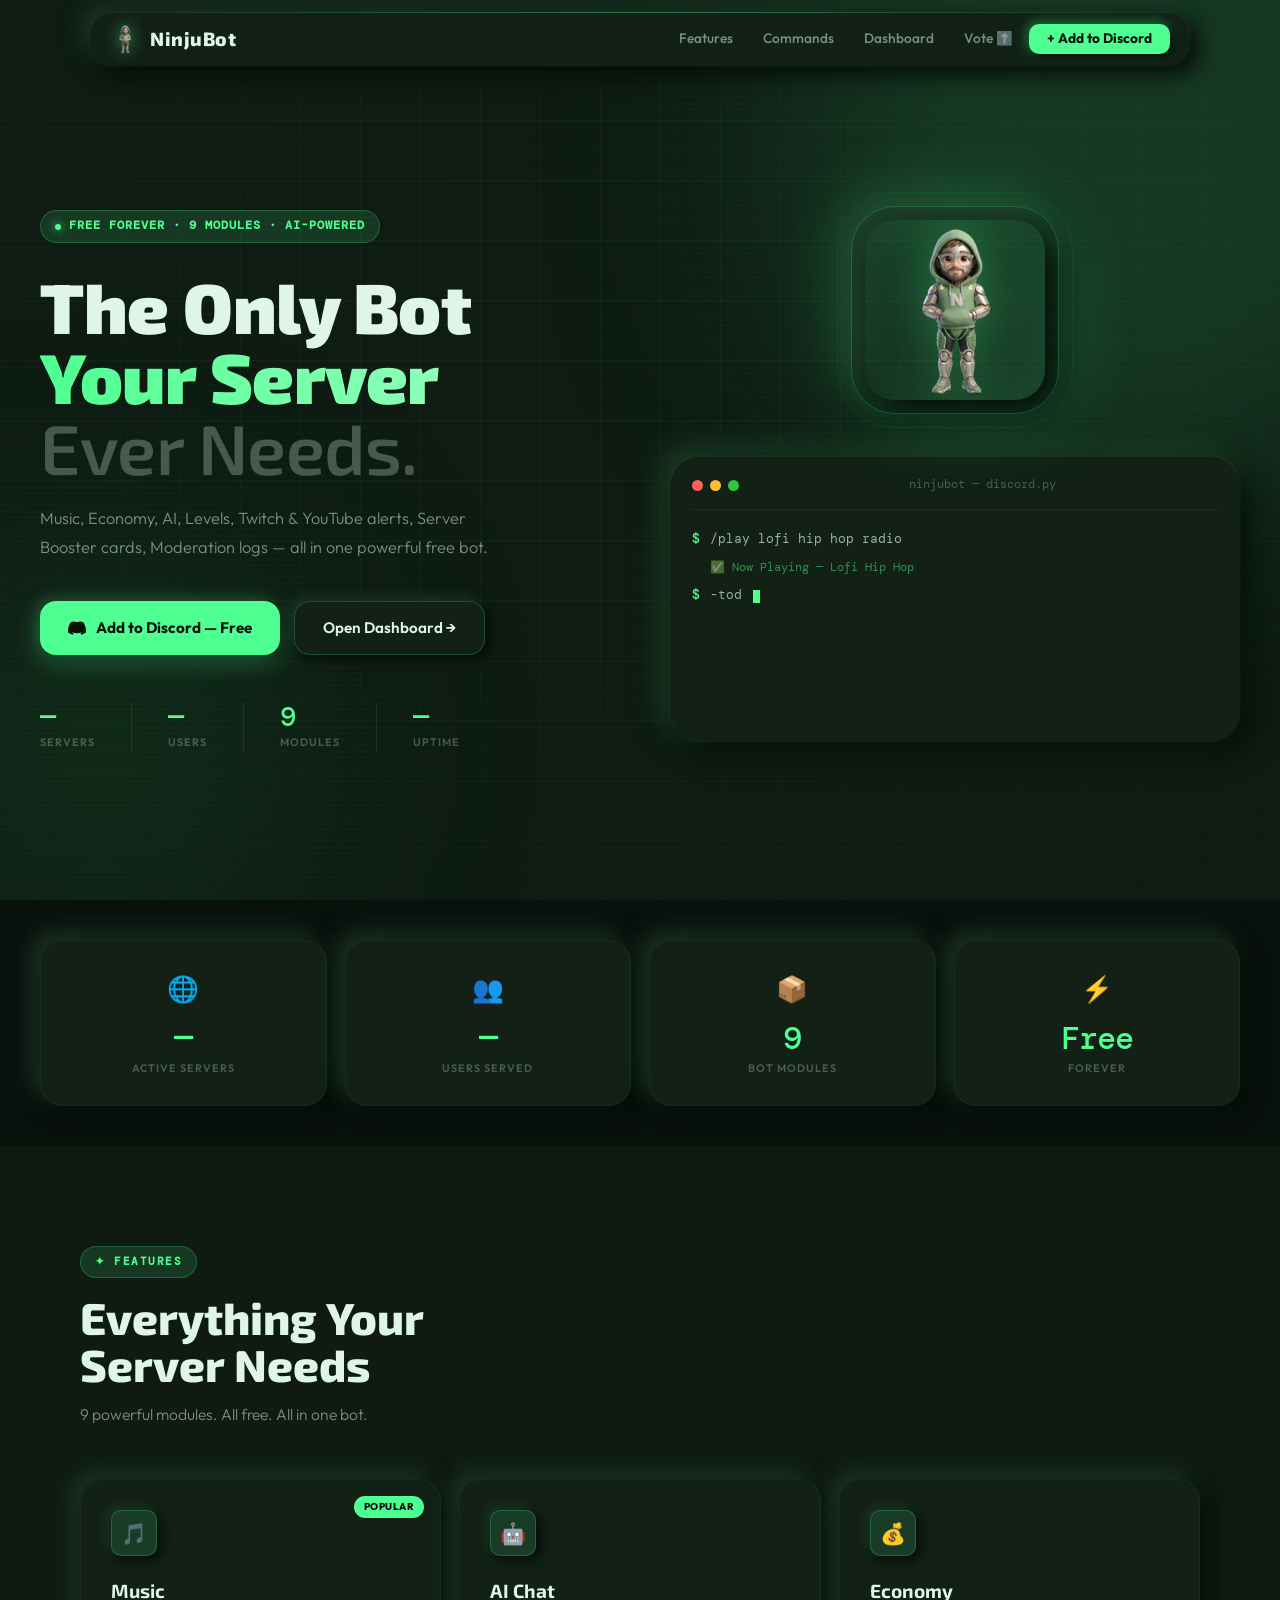
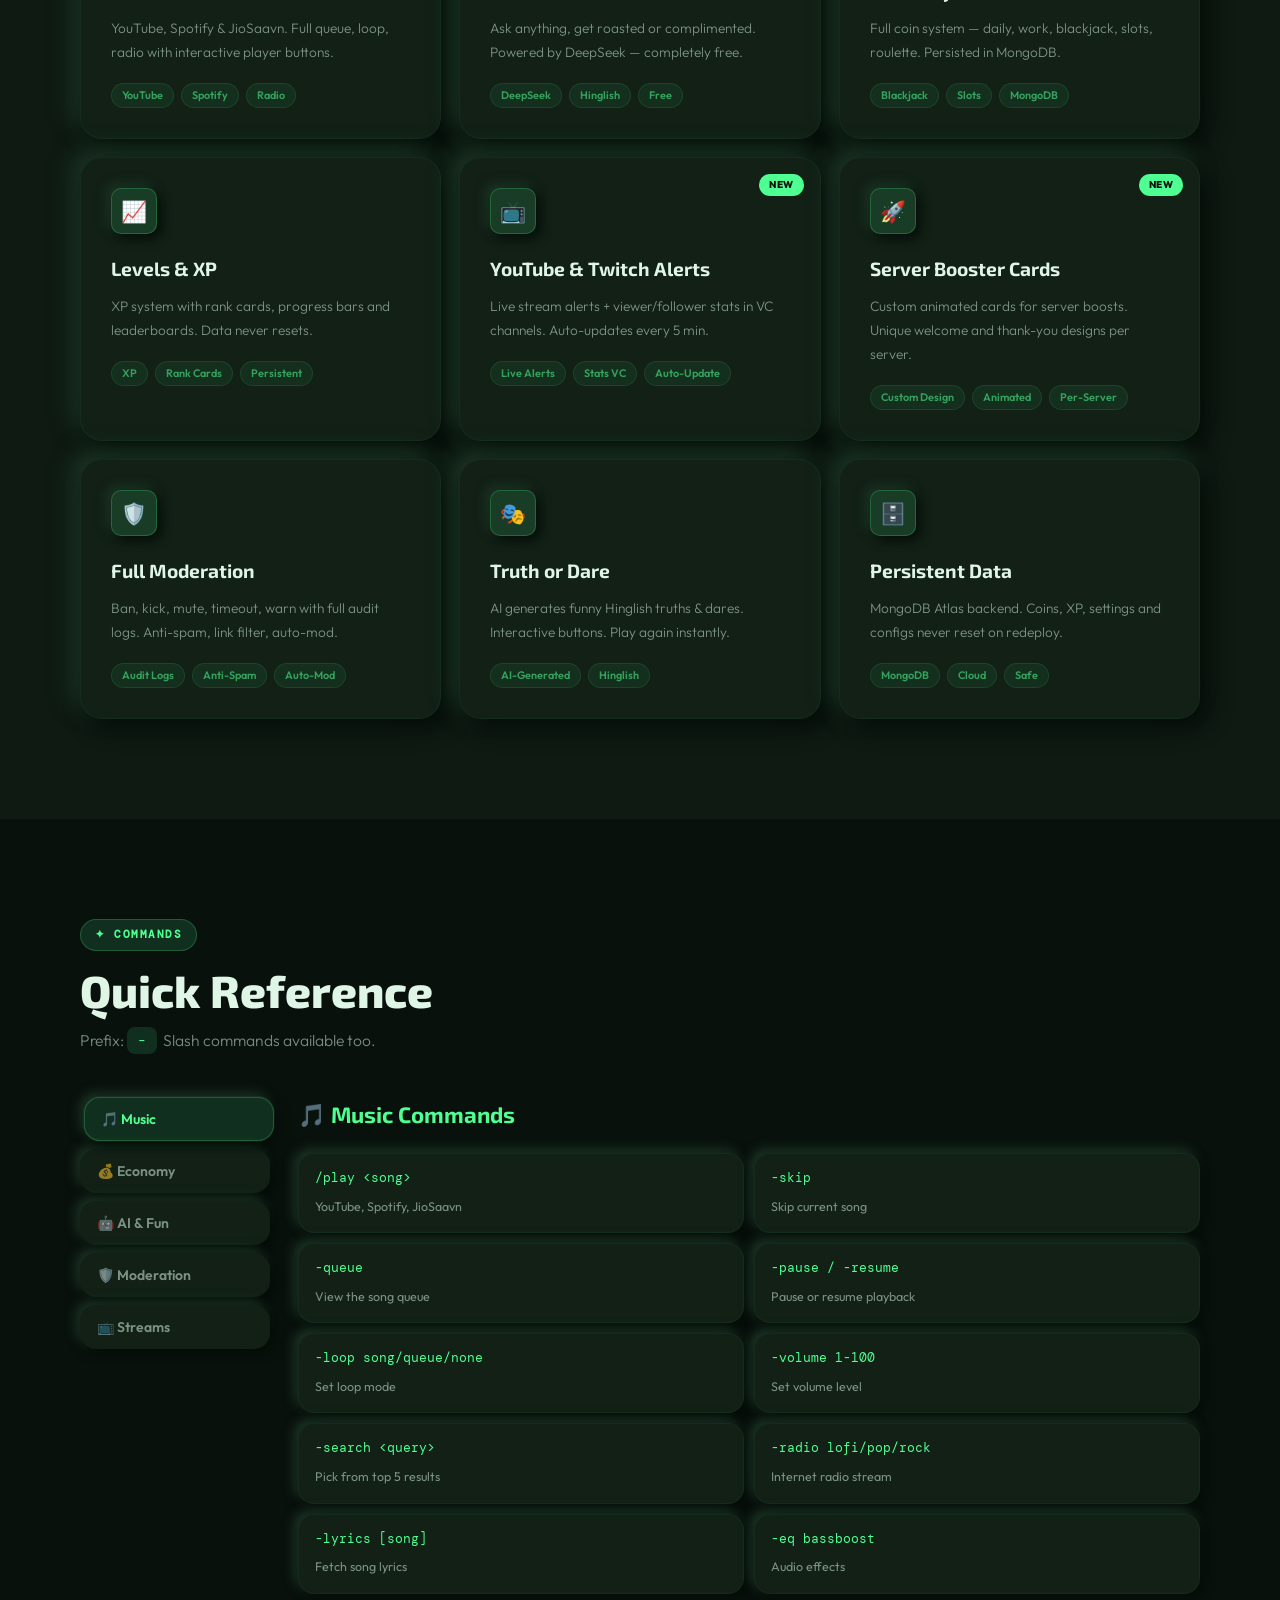
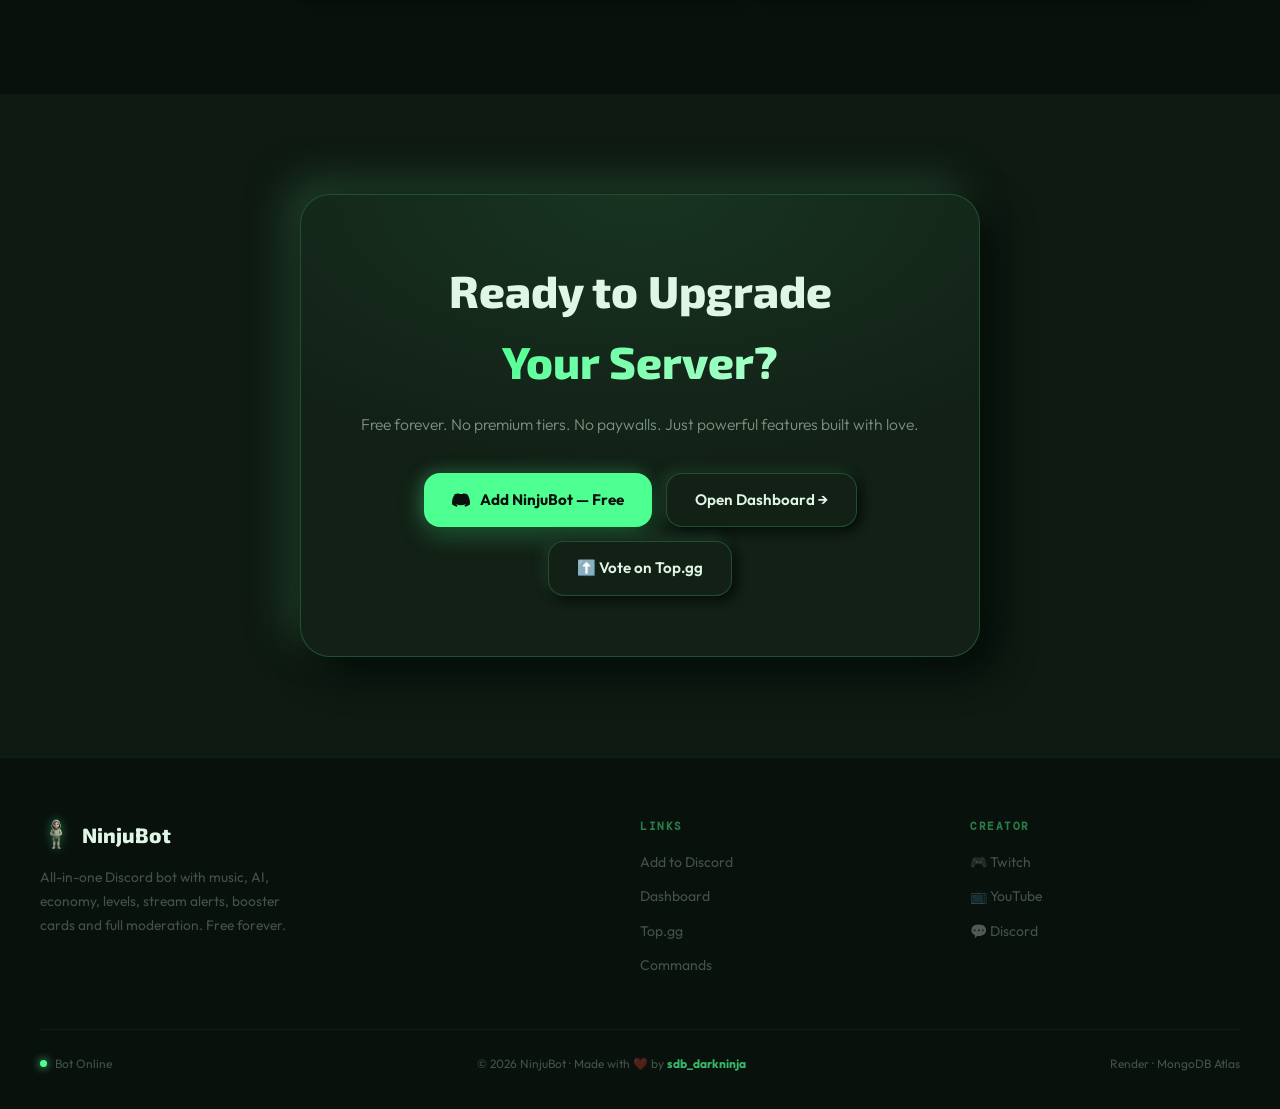
==== index.html @ e69127e0 "fixing nav bar" ====
<!DOCTYPE html>
<html lang="en">
<head>
<meta charset="UTF-8">
<link rel="icon" type="image/png" href="assets/Ninjubot-nobg.png">
<link rel="apple-touch-icon" href="assets/Ninjubot-nobg.png">
<meta name="viewport" content="width=device-width, initial-scale=1.0">
<title>NinjuBot — Your Ultimate Discord Companion</title>
<link rel="stylesheet" href="style.css">
</head>
<body>

<nav class="nav">
  <div class="nav-neu"></div>
  <div class="nav-in">
    <a href="#" class="nav-logo">
      <img src="assets/Ninjubot-nobg.png" alt="NinjuBot" style="width:30px;height:30px;object-fit:contain;filter:drop-shadow(0 0 8px rgba(78,255,145,0.6))">NinjuBot
    </a>
    <div class="nav-links">
      <a href="#features" class="nl">Features</a>
      <a href="#commands" class="nl">Commands</a>
      <a href="dashboard.html" class="nl">Dashboard</a>
      <a href="https://top.gg/bot/1483732014380224552/vote" target="_blank" class="nl">Vote ⬆️</a>
      <a href="https://discord.com/oauth2/authorize?client_id=1483732014380224552&permissions=8&scope=bot%20applications.commands" target="_blank" class="nav-cta" id="nav-cta-btn">
        <canvas class="btn-particles" id="cta-particles"></canvas>
        <span>+ Add to Discord</span>
      </a>
    </div>
    <button class="ham" onclick="toggleMenu()" aria-label="Menu">☰</button>
  </div>
</nav>

<section class="hero">
  <div class="hglow hg1"></div>
  <div class="hglow hg2"></div>
  <div class="hero-inner">
    <div class="hero-l">
      <div class="h-pill"><span class="led"></span>Free Forever · 9 Modules · AI-Powered</div>
      <h1 class="h-title">
        <span class="hl1">The Only Bot</span>
        <span class="hl2">Your Server</span>
        <span class="hl3">Ever Needs.</span>
      </h1>
      <p class="h-desc">Music, Economy, AI, Levels, Twitch & YouTube alerts, Server Booster cards, Moderation logs — all in one powerful free bot.</p>
      <div class="h-btns">
        <a href="https://discord.com/oauth2/authorize?client_id=1483732014380224552&permissions=8&scope=bot%20applications.commands" target="_blank" class="btn-p">
          <svg width="18" height="18" viewBox="0 0 24 24" fill="currentColor"><path d="M20.317 4.37a19.791 19.791 0 0 0-4.885-1.515.074.074 0 0 0-.079.037c-.21.375-.444.864-.608 1.25a18.27 18.27 0 0 0-5.487 0 12.64 12.64 0 0 0-.617-1.25.077.077 0 0 0-.079-.037A19.736 19.736 0 0 0 3.677 4.37a.07.07 0 0 0-.032.027C.533 9.046-.32 13.58.099 18.057.101 18.08.114 18.102.132 18.116a19.9 19.9 0 0 0 5.993 3.03.078.078 0 0 0 .084-.028 14.09 14.09 0 0 0 1.226-1.994.076.076 0 0 0-.041-.106 13.107 13.107 0 0 1-1.872-.892.077.077 0 0 1-.008-.127c.126-.094.252-.192.372-.292a.074.074 0 0 1 .077-.01c3.928 1.793 8.18 1.793 12.062 0a.074.074 0 0 1 .078.01c.12.098.246.198.373.292a.077.077 0 0 1-.006.127c-.598.349-1.22.645-1.873.892a.077.077 0 0 0-.041.107c.36.698.772 1.362 1.225 1.993a.076.076 0 0 0 .084.028 19.834 19.834 0 0 0 6.002-3.03.077.077 0 0 0 .032-.054c.5-5.177-.838-9.674-3.549-13.66a.06.06 0 0 0-.031-.03z"/></svg>
          Add to Discord — Free
        </a>
        <a href="dashboard.html" class="btn-o">Open Dashboard →</a>
      </div>
      <div class="h-metrics">
        <div class="metric"><div class="metric-v" id="hm-g">—</div><div class="metric-l">Servers</div></div>
        <div class="metric-sep"></div>
        <div class="metric"><div class="metric-v" id="hm-u">—</div><div class="metric-l">Users</div></div>
        <div class="metric-sep"></div>
        <div class="metric"><div class="metric-v">9</div><div class="metric-l">Modules</div></div>
        <div class="metric-sep"></div>
        <div class="metric"><div class="metric-v" id="hm-up">—</div><div class="metric-l">Uptime</div></div>
      </div>
    </div>
    <div class="hero-r">
      <div class="bot-wrap">
        <div class="bot-avatar-wrap">
          <img src="assets/Ninjubot-nobg.png" alt="NinjuBot" class="bot-avatar" style="filter:drop-shadow(0 0 28px rgba(78,255,145,0.4))">
          <div class="ring1"></div><div class="ring2"></div>
        </div>
        <div class="terminal" id="terminal-block">
          <div class="term-bar">
            <div class="tdot"></div><div class="tdot"></div><div class="tdot"></div>
            <span class="ttitle">ninjubot — discord.py</span>
          </div>
          <div class="tlines" id="tlines"></div>
        </div>
      </div>
    </div>
  </div>
</section>

<div class="stats-bar">
  <div class="stats-row">
    <div class="sc"><div class="sc-icon">🌐</div><div class="sc-val" id="st-g">—</div><div class="sc-lbl">Active Servers</div></div>
    <div class="sc"><div class="sc-icon">👥</div><div class="sc-val" id="st-u">—</div><div class="sc-lbl">Users Served</div></div>
    <div class="sc"><div class="sc-icon">📦</div><div class="sc-val">9</div><div class="sc-lbl">Bot Modules</div></div>
    <div class="sc"><div class="sc-icon">⚡</div><div class="sc-val">Free</div><div class="sc-lbl">Forever</div></div>
  </div>
</div>

<section class="features" id="features">
  <div class="wrap">
    <div class="reveal">
      <div class="s-label">✦ Features</div>
      <h2 class="s-title">Everything Your<br>Server Needs</h2>
      <p class="s-sub">9 powerful modules. All free. All in one bot.</p>
    </div>
    <div class="feat-grid reveal">
      <div class="fc"><div class="fc-badge">Popular</div><div class="fc-icon">🎵</div><h3 class="fc-title">Music</h3><p class="fc-desc">YouTube, Spotify & JioSaavn. Full queue, loop, radio with interactive player buttons.</p><div class="fc-tags"><span class="fc-tag">YouTube</span><span class="fc-tag">Spotify</span><span class="fc-tag">Radio</span></div></div>
      <div class="fc"><div class="fc-icon">🤖</div><h3 class="fc-title">AI Chat</h3><p class="fc-desc">Ask anything, get roasted or complimented. Powered by DeepSeek — completely free.</p><div class="fc-tags"><span class="fc-tag">DeepSeek</span><span class="fc-tag">Hinglish</span><span class="fc-tag">Free</span></div></div>
      <div class="fc"><div class="fc-icon">💰</div><h3 class="fc-title">Economy</h3><p class="fc-desc">Full coin system — daily, work, blackjack, slots, roulette. Persisted in MongoDB.</p><div class="fc-tags"><span class="fc-tag">Blackjack</span><span class="fc-tag">Slots</span><span class="fc-tag">MongoDB</span></div></div>
      <div class="fc"><div class="fc-icon">📈</div><h3 class="fc-title">Levels & XP</h3><p class="fc-desc">XP system with rank cards, progress bars and leaderboards. Data never resets.</p><div class="fc-tags"><span class="fc-tag">XP</span><span class="fc-tag">Rank Cards</span><span class="fc-tag">Persistent</span></div></div>
      <div class="fc"><div class="fc-badge">New</div><div class="fc-icon">📺</div><h3 class="fc-title">YouTube & Twitch Alerts</h3><p class="fc-desc">Live stream alerts + viewer/follower stats in VC channels. Auto-updates every 5 min.</p><div class="fc-tags"><span class="fc-tag">Live Alerts</span><span class="fc-tag">Stats VC</span><span class="fc-tag">Auto-Update</span></div></div>
      <div class="fc"><div class="fc-badge">New</div><div class="fc-icon">🚀</div><h3 class="fc-title">Server Booster Cards</h3><p class="fc-desc">Custom animated cards for server boosts. Unique welcome and thank-you designs per server.</p><div class="fc-tags"><span class="fc-tag">Custom Design</span><span class="fc-tag">Animated</span><span class="fc-tag">Per-Server</span></div></div>
      <div class="fc"><div class="fc-icon">🛡️</div><h3 class="fc-title">Full Moderation</h3><p class="fc-desc">Ban, kick, mute, timeout, warn with full audit logs. Anti-spam, link filter, auto-mod.</p><div class="fc-tags"><span class="fc-tag">Audit Logs</span><span class="fc-tag">Anti-Spam</span><span class="fc-tag">Auto-Mod</span></div></div>
      <div class="fc"><div class="fc-icon">🎭</div><h3 class="fc-title">Truth or Dare</h3><p class="fc-desc">AI generates funny Hinglish truths & dares. Interactive buttons. Play again instantly.</p><div class="fc-tags"><span class="fc-tag">AI-Generated</span><span class="fc-tag">Hinglish</span></div></div>
      <div class="fc"><div class="fc-icon">🗄️</div><h3 class="fc-title">Persistent Data</h3><p class="fc-desc">MongoDB Atlas backend. Coins, XP, settings and configs never reset on redeploy.</p><div class="fc-tags"><span class="fc-tag">MongoDB</span><span class="fc-tag">Cloud</span><span class="fc-tag">Safe</span></div></div>
    </div>
  </div>
</section>

<section class="commands" id="commands">
  <div class="wrap">
    <div class="reveal">
      <div class="s-label">✦ Commands</div>
      <h2 class="s-title">Quick Reference</h2>
      <p class="s-sub">Prefix: <code style="background:var(--green-lo);color:var(--green);padding:3px 10px;border-radius:8px;font-family:var(--font-m)">-</code> &nbsp;Slash commands available too.</p>
    </div>
    <div class="cmd-layout">
      <div class="cmd-tabs">
        <button class="ctab active" onclick="showTab('music',this)">🎵 Music</button>
        <button class="ctab" onclick="showTab('eco',this)">💰 Economy</button>
        <button class="ctab" onclick="showTab('ai',this)">🤖 AI & Fun</button>
        <button class="ctab" onclick="showTab('mod',this)">🛡️ Moderation</button>
        <button class="ctab" onclick="showTab('stream',this)">📺 Streams</button>
      </div>
      <div>
        <div id="p-music" class="cpanel active">
          <div class="cpanel-h">🎵 Music Commands</div>
          <div class="cmd-grid">
            <div class="ce"><code>/play &lt;song&gt;</code><span>YouTube, Spotify, JioSaavn</span></div>
            <div class="ce"><code>-skip</code><span>Skip current song</span></div>
            <div class="ce"><code>-queue</code><span>View the song queue</span></div>
            <div class="ce"><code>-pause / -resume</code><span>Pause or resume playback</span></div>
            <div class="ce"><code>-loop song/queue/none</code><span>Set loop mode</span></div>
            <div class="ce"><code>-volume 1-100</code><span>Set volume level</span></div>
            <div class="ce"><code>-search &lt;query&gt;</code><span>Pick from top 5 results</span></div>
            <div class="ce"><code>-radio lofi/pop/rock</code><span>Internet radio stream</span></div>
            <div class="ce"><code>-lyrics [song]</code><span>Fetch song lyrics</span></div>
            <div class="ce"><code>-eq bassboost</code><span>Audio effects</span></div>
          </div>
        </div>
        <div id="p-eco" class="cpanel">
          <div class="cpanel-h">💰 Economy Commands</div>
          <div class="cmd-grid">
            <div class="ce"><code>-balance</code><span>Check your wallet</span></div>
            <div class="ce"><code>-daily</code><span>Claim ₹100-300 daily</span></div>
            <div class="ce"><code>-work</code><span>Earn coins (1h cooldown)</span></div>
            <div class="ce"><code>-gamble &lt;amount&gt;</code><span>50% chance to double</span></div>
            <div class="ce"><code>-blackjack &lt;amount&gt;</code><span>Play Blackjack</span></div>
            <div class="ce"><code>-slots &lt;amount&gt;</code><span>Slot machine</span></div>
            <div class="ce"><code>-roulette &lt;amount&gt;</code><span>Roulette wheel</span></div>
            <div class="ce"><code>-give @user &lt;amount&gt;</code><span>Transfer coins</span></div>
            <div class="ce"><code>-leaderboard</code><span>Top 10 richest users</span></div>
          </div>
        </div>
        <div id="p-ai" class="cpanel">
          <div class="cpanel-h">🤖 AI & Fun Commands</div>
          <div class="cmd-grid">
            <div class="ce"><code>-ask &lt;question&gt;</code><span>Ask AI anything</span></div>
            <div class="ce"><code>-roast @user</code><span>AI-generated roast</span></div>
            <div class="ce"><code>-compliment @user</code><span>AI compliment</span></div>
            <div class="ce"><code>-tod @user</code><span>Hinglish Truth or Dare</span></div>
            <div class="ce"><code>-wordle</code><span>Play Wordle</span></div>
            <div class="ce"><code>-tictactoe @user</code><span>Tic Tac Toe</span></div>
            <div class="ce"><code>-meme</code><span>Random Reddit meme</span></div>
            <div class="ce"><code>-8ball &lt;question&gt;</code><span>Magic 8 ball</span></div>
          </div>
        </div>
        <div id="p-mod" class="cpanel">
          <div class="cpanel-h">🛡️ Moderation Commands</div>
          <div class="cmd-grid">
            <div class="ce"><code>-ban @user [reason]</code><span>Ban a member</span></div>
            <div class="ce"><code>-kick @user [reason]</code><span>Kick a member</span></div>
            <div class="ce"><code>-mute @user [time]</code><span>Mute / timeout a member</span></div>
            <div class="ce"><code>-warn @user [reason]</code><span>Warn a member</span></div>
            <div class="ce"><code>-purge &lt;amount&gt;</code><span>Bulk delete messages</span></div>
            <div class="ce"><code>-audit</code><span>View full mod audit log</span></div>
            <div class="ce"><code>-warns @user</code><span>View user warnings</span></div>
            <div class="ce"><code>-unban @user</code><span>Unban a member</span></div>
          </div>
        </div>
        <div id="p-stream" class="cpanel">
          <div class="cpanel-h">📺 Stream Commands</div>
          <div class="cmd-grid">
            <div class="ce"><code>-twitchsetup [id]</code><span>Create Twitch stat VC channels</span></div>
            <div class="ce"><code>-youtubesetup [id]</code><span>Create YouTube stat VC channels</span></div>
            <div class="ce"><code>-twitchalert #channel</code><span>Set Twitch live alert channel</span></div>
            <div class="ce"><code>-youtubealert #channel</code><span>Set YouTube video alert channel</span></div>
            <div class="ce"><code>-twitchstats</code><span>Show current Twitch stats</span></div>
            <div class="ce"><code>-twitchreset</code><span>Delete saved Twitch channel IDs</span></div>
          </div>
        </div>
      </div>
    </div>
  </div>
</section>

<section class="cta reveal">
  <div class="wrap">
    <div class="cta-box">
      <h2 class="cta-title">Ready to Upgrade<br><span class="grad">Your Server?</span></h2>
      <p class="cta-sub">Free forever. No premium tiers. No paywalls. Just powerful features built with love.</p>
      <div class="cta-btns">
        <a href="https://discord.com/oauth2/authorize?client_id=1483732014380224552&permissions=8&scope=bot%20applications.commands" target="_blank" class="btn-p">
          <svg width="18" height="18" viewBox="0 0 24 24" fill="currentColor"><path d="M20.317 4.37a19.791 19.791 0 0 0-4.885-1.515.074.074 0 0 0-.079.037c-.21.375-.444.864-.608 1.25a18.27 18.27 0 0 0-5.487 0 12.64 12.64 0 0 0-.617-1.25.077.077 0 0 0-.079-.037A19.736 19.736 0 0 0 3.677 4.37a.07.07 0 0 0-.032.027C.533 9.046-.32 13.58.099 18.057.101 18.08.114 18.102.132 18.116a19.9 19.9 0 0 0 5.993 3.03.078.078 0 0 0 .084-.028 14.09 14.09 0 0 0 1.226-1.994.076.076 0 0 0-.041-.106 13.107 13.107 0 0 1-1.872-.892.077.077 0 0 1-.008-.127c.126-.094.252-.192.372-.292a.074.074 0 0 1 .077-.01c3.928 1.793 8.18 1.793 12.062 0a.074.074 0 0 1 .078.01c.12.098.246.198.373.292a.077.077 0 0 1-.006.127c-.598.349-1.22.645-1.873.892a.077.077 0 0 0-.041.107c.36.698.772 1.362 1.225 1.993a.076.076 0 0 0 .084.028 19.834 19.834 0 0 0 6.002-3.03.077.077 0 0 0 .032-.054c.5-5.177-.838-9.674-3.549-13.66a.06.06 0 0 0-.031-.03z"/></svg>
          Add NinjuBot — Free
        </a>
        <a href="dashboard.html" class="btn-o">Open Dashboard →</a>
        <a href="https://top.gg/bot/1483732014380224552/vote" target="_blank" class="btn-o">⬆️ Vote on Top.gg</a>
      </div>
    </div>
  </div>
</section>

<footer class="footer">
  <div class="footer-inner">
    <div class="footer-grid">
      <div>
        <div class="foot-logo"><img src="assets/Ninjubot-nobg.png" alt="NinjuBot" style="width:32px;height:32px;object-fit:contain;filter:drop-shadow(0 0 5px rgba(78,255,145,0.4))">NinjuBot</div>
        <p class="foot-desc">All-in-one Discord bot with music, AI, economy, levels, stream alerts, booster cards and full moderation. Free forever.</p>
      </div>
      <div>
        <div class="foot-h">Links</div>
        <a href="https://discord.com/oauth2/authorize?client_id=1483732014380224552&permissions=8&scope=bot%20applications.commands" target="_blank" class="foot-a">Add to Discord</a>
        <a href="dashboard.html" class="foot-a">Dashboard</a>
        <a href="https://top.gg/bot/1483732014380224552/vote" target="_blank" class="foot-a">Top.gg</a>
        <a href="#commands" class="foot-a">Commands</a>
      </div>
      <div>
        <div class="foot-h">Creator</div>
        <a href="https://twitch.tv/sdb_darkninja" target="_blank" class="foot-a">🎮 Twitch</a>
        <a href="https://youtube.com/@sdb_darkninja" target="_blank" class="foot-a">📺 YouTube</a>
        <a href="#" class="foot-a">💬 Discord</a>
      </div>
    </div>
    <div class="foot-bottom">
      <div class="foot-status"><div class="status-dot"></div><span>Bot Online</span></div>
      <span>© 2026 NinjuBot · Made with ❤️ by <strong style="color:rgba(78,255,145,0.7)">sdb_darkninja</strong></span>
      <span>Render · MongoDB Atlas</span>
    </div>
  </div>
</footer>

<script>
// ── Terminal Typewriter ────────────────────────────────────
(function() {
  const LINES = [
    { type: 'cmd',    text: '/play lofi hip hop radio' },
    { type: 'output', text: '✅ Now Playing — Lofi Hip Hop' },
    { type: 'cmd',    text: '-tod @friend' },
    { type: 'output', text: '🎭 AI generating Hinglish dare…' },
    { type: 'cmd',    text: '-daily' },
    { type: 'output', text: '💰 +₹247 coins claimed!' },
    { type: 'cmd',    text: '-ask What is life?' },
  ];
  const CHAR_SPEED = 42;
  const LINE_PAUSE = 340;
  const LOOP_PAUSE = 1800;

  const container = document.getElementById('tlines');
  if (!container) return;

  // Pre-render all rows invisible so the container height is fixed immediately
  let rows = [];
  LINES.forEach((line, i) => {
    const div = document.createElement('div');
    if (line.type === 'cmd') {
      div.className = 'tl';
      const prompt = document.createElement('span');
      prompt.className = 'tp';
      prompt.textContent = '$';
      const content = document.createElement('span');
      content.className = 'tc';
      div.appendChild(prompt);
      div.appendChild(content);
    } else {
      div.className = 'tl to';
    }
    div.style.opacity = '0';
    container.appendChild(div);
    rows.push(div);
  });

  function sleep(ms) { return new Promise(r => setTimeout(r, ms)); }

  async function typewriter() {
    while (true) {
      // Reset all rows
      rows.forEach((row, i) => {
        row.style.opacity = '0';
        row.style.transition = '';
        if (LINES[i].type === 'cmd') {
          const tc = row.querySelector('.tc');
          // clear text but keep cursor if present
          while (tc.firstChild) tc.removeChild(tc.firstChild);
          const cur = row.querySelector('.cursor');
          if (cur) cur.remove();
        } else {
          row.textContent = '';
        }
      });

      for (let i = 0; i < LINES.length; i++) {
        const line = LINES[i];
        const row  = rows[i];
        const isLast = i === LINES.length - 1;
        row.style.opacity = '1';

        if (line.type === 'cmd') {
          const tc = row.querySelector('.tc');
          // Add blinking cursor
          const cur = document.createElement('span');
          cur.className = 'cursor';
          tc.appendChild(cur);

          for (let c = 0; c < line.text.length; c++) {
            tc.insertBefore(document.createTextNode(line.text[c]), cur);
            await sleep(CHAR_SPEED);
          }

          if (!isLast) {
            cur.remove();
          }
          await sleep(LINE_PAUSE * 0.4);

        } else {
          row.textContent = line.text;
          await sleep(LINE_PAUSE);
        }
      }

      await sleep(LOOP_PAUSE);
    }
  }

  setTimeout(typewriter, 600);
})();
</script>
<script src="app.js"></script>

<script>
// ── Navbar CTA Particles ──────────────────────────────────────
(function() {
  const btn    = document.getElementById('nav-cta-btn');
  const canvas = document.getElementById('cta-particles');
  if (!btn || !canvas) return;

  const ctx = canvas.getContext('2d');
  let W = 0, H = 0, particles = [], raf = null;
  const MAX = 35;

  // Size canvas via its CSS-pixel size — does NOT affect layout
  function sizeCanvas() {
    const r = btn.getBoundingClientRect();
    W = r.width;
    H = r.height;
    // Set internal resolution matching display size, no layout impact
    canvas.setAttribute('width',  Math.round(W));
    canvas.setAttribute('height', Math.round(H));
  }

  function mkParticle(burst) {
    const fromBottom = !burst;
    return {
      x:  Math.random() * (W || 120),
      y:  burst ? Math.random() * (H || 36) : (H || 36) + 4,
      vx: (Math.random() - 0.5) * (burst ? 2.2 : 0.5),
      vy: burst ? -(Math.random() * 2.8 + 1.2) : -(Math.random() * 1.0 + 0.35),
      r:  Math.random() * 1.8 + 0.5,
      a:  burst ? Math.random() * 0.85 + 0.1 : 0,
      ta: Math.random() * 0.7 + 0.2,
      life:  Math.random() * 75 + 35,
      lived: 0,
      char: Math.random() > 0.6 ? null : ['<','>','/','{ }','01',';;','=>'][Math.floor(Math.random()*7)]
    };
  }

  function tick() {
    ctx.clearRect(0, 0, W, H);
    while (particles.length < MAX) particles.push(mkParticle(false));

    for (let i = particles.length - 1; i >= 0; i--) {
      const p = particles[i];
      p.x += p.vx; p.y += p.vy; p.lived++;
      if (p.a < p.ta) p.a = Math.min(p.ta, p.a + 0.04);
      const lr = p.lived / p.life;
      const alpha = lr > 0.65 ? p.a * (1 - (lr - 0.65) / 0.35) : p.a;

      if (p.char) {
        ctx.save();
        ctx.globalAlpha = alpha * 0.75;
        ctx.fillStyle = '#0e1a12';
        ctx.font = `bold ${Math.round(p.r * 5)}px monospace`;
        ctx.fillText(p.char, p.x, p.y);
        ctx.restore();
      } else {
        ctx.beginPath();
        ctx.arc(p.x, p.y, p.r, 0, Math.PI * 2);
        ctx.fillStyle = `rgba(14,26,18,${alpha * 0.8})`;
        ctx.fill();
      }

      if (p.lived >= p.life || p.y < -12 || p.x < -12 || p.x > W + 12) {
        particles[i] = mkParticle(false);
      }
    }
    raf = requestAnimationFrame(tick);
  }

  function start() {
    if (raf) return;
    sizeCanvas();
    for (let i = 0; i < 10; i++) particles.push(mkParticle(true));
    tick();
  }
  function stop() {
    if (raf) { cancelAnimationFrame(raf); raf = null; }
    particles = [];
    ctx.clearRect(0, 0, W, H);
  }

  btn.addEventListener('mouseenter', start);
  btn.addEventListener('mouseleave', stop);
  btn.addEventListener('focus',      start);
  btn.addEventListener('blur',       stop);
})();
</script>
</body>
</html>
---- style.css ----
/* ═══════════════════════════════════════════════════════════
   NinjuBot Dashboard — Deep Forest Green Neumorphic System
   Fonts: Exo 2 (display) · Outfit (body) · DM Mono (code)
═══════════════════════════════════════════════════════════ */
@import url('https://fonts.googleapis.com/css2?family=Exo+2:wght@300;400;500;600;700;800;900&family=DM+Mono:wght@400;500&family=Outfit:wght@300;400;500;600;700&display=swap');

:root {
  /* ── Base surfaces — deep green-tinted dark ── */
  --base:        #0e1a12;
  --base-up:     #152019;
  --base-down:   #09110d;
  --surface:     #122016;
  --surface-hi:  #1a2e20;

  /* ── Accent ── */
  --green:       #4eff91;
  --green-dim:   #30d96a;
  --green-lo:    rgba(78,255,145,0.13);
  --green-lo2:   rgba(78,255,145,0.07);
  --green-border:rgba(78,255,145,0.22);

  /* ── Discord purple ── */
  --discord:     #5865f2;
  --discord-lo:  rgba(88,101,242,0.15);
  --discord-b:   rgba(88,101,242,0.35);

  /* ── Status colors ── */
  --red:    #ff4f4f;
  --red-lo: rgba(255,79,79,0.12);
  --yellow: #fbbf24;
  --ylo-lo: rgba(251,191,36,0.12);
  --blue:   #38bdf8;
  --blu-lo: rgba(56,189,248,0.12);
  --pink:   #f472b6;
  --pnk-lo: rgba(244,114,182,0.12);

  /* ── Neumorphic shadows (green-tinted) ── */
  --neu-out:    8px 8px 22px #040c07, -8px -8px 22px #1e3828;
  --neu-out-sm: 4px 4px 11px #040c07, -4px -4px 11px #1e3828;
  --neu-out-lg: 14px 14px 38px #030a06, -14px -14px 38px #21402c;
  --neu-in:     inset 5px 5px 15px #040c07, inset -5px -5px 15px #1e3828;
  --neu-green:  8px 8px 22px #040c07,-8px -8px 22px #1e3828,0 0 0 1px var(--green-border),0 0 32px rgba(78,255,145,0.12);
  --neu-gsm:    4px 4px 11px #040c07,-4px -4px 11px #1e3828,0 0 0 1px var(--green-border);
  --neu-discord:8px 8px 22px #040c07,-8px -8px 22px #1e3828,0 0 0 1px var(--discord-b),0 0 28px rgba(88,101,242,0.12);

  /* ── Text ── */
  --tx:   #dff5e6;
  --tx-2: rgba(210,240,220,0.55);
  --tx-3: rgba(200,235,210,0.3);

  /* ── Type ── */
  --font-d: 'Exo 2', sans-serif;
  --font-b: 'Outfit', sans-serif;
  --font-m: 'DM Mono', monospace;

  /* ── Geometry ── */
  --r-sm: 10px; --r-md: 16px; --r-lg: 22px; --r-xl: 30px;
  --ease: cubic-bezier(0.4,0,0.2,1);
  --spring: cubic-bezier(0.34,1.56,0.64,1);
  --t: 0.22s;
  --nav-h: 68px;
  --max-w: 1240px;
}

/* ── Reset ── */
*,*::before,*::after{box-sizing:border-box;margin:0;padding:0}
html{scroll-behavior:smooth}
body{font-family:var(--font-b);background:var(--base);color:var(--tx);line-height:1.6;overflow-x:hidden;-webkit-font-smoothing:antialiased}
a{text-decoration:none;color:inherit}
button{cursor:pointer;font-family:var(--font-b)}
::-webkit-scrollbar{width:4px}
::-webkit-scrollbar-track{background:var(--base-down)}
::-webkit-scrollbar-thumb{background:var(--green-dim);border-radius:2px}

/* ── Utilities ── */
.wrap{max-width:var(--max-w);margin:0 auto;padding:0 40px}
.neu{background:var(--surface);border-radius:var(--r-lg);box-shadow:var(--neu-out)}
.neu-sm{background:var(--surface);border-radius:var(--r-md);box-shadow:var(--neu-out-sm)}
.neu-in{background:var(--base-down);border-radius:var(--r-md);box-shadow:var(--neu-in)}
.green{color:var(--green)}
.mono{font-family:var(--font-m)}
.grad{background:linear-gradient(135deg,var(--green),#b2ffd0);-webkit-background-clip:text;-webkit-text-fill-color:transparent;background-clip:text}

/* ════════════ BUTTONS ════════════ */
.btn-p{display:inline-flex;align-items:center;gap:10px;padding:14px 28px;border-radius:var(--r-md);background:var(--green);color:var(--base-down);font-size:0.95rem;font-weight:700;border:none;box-shadow:0 6px 24px rgba(78,255,145,0.35),var(--neu-out-sm);transition:all var(--t) var(--spring)}
.btn-p:hover{transform:translateY(-3px);box-shadow:0 12px 36px rgba(78,255,145,0.5)}
.btn-o{display:inline-flex;align-items:center;gap:10px;padding:14px 28px;border-radius:var(--r-md);background:var(--surface);color:var(--tx);font-size:0.95rem;font-weight:600;border:1px solid var(--green-border);box-shadow:var(--neu-out-sm);transition:all var(--t) var(--spring)}
.btn-o:hover{transform:translateY(-3px);box-shadow:var(--neu-green);color:var(--green)}
.btn-discord{display:inline-flex;align-items:center;gap:12px;padding:15px 30px;border-radius:var(--r-md);background:var(--discord);color:#fff;font-size:1rem;font-weight:700;border:none;box-shadow:0 6px 24px rgba(88,101,242,0.4),var(--neu-out-sm);transition:all var(--t) var(--spring)}
.btn-discord:hover{transform:translateY(-3px);box-shadow:0 12px 36px rgba(88,101,242,0.55)}
.btn-sm{padding:8px 18px;border-radius:var(--r-sm);background:var(--green);color:var(--base-down);font-size:0.8rem;font-weight:700;border:none;box-shadow:0 3px 12px rgba(78,255,145,0.3);transition:all var(--t) var(--spring)}
.btn-sm:hover{transform:translateY(-2px)}
.btn-sm-o{padding:8px 18px;border-radius:var(--r-sm);background:var(--surface);color:var(--tx-2);font-size:0.8rem;font-weight:600;border:1px solid var(--green-border);box-shadow:var(--neu-out-sm);transition:all var(--t) var(--ease)}
.btn-sm-o:hover{color:var(--green)}
.btn-danger{padding:8px 18px;border-radius:var(--r-sm);background:var(--red-lo);color:var(--red);font-size:0.8rem;font-weight:700;border:1px solid rgba(255,79,79,0.25);transition:all var(--t) var(--ease)}
.btn-danger:hover{background:rgba(255,79,79,0.2)}

/* ════════════ NAV ════════════ */
/* ── Neumorphic floating navbar ───────────────────────── */
.nav{position:fixed;top:12px;left:20px;right:20px;z-index:999;height:54px}
.nav-neu{width:100%;max-width:1100px;margin:0 auto;height:54px;border-radius:var(--r-lg);background:var(--surface);box-shadow:var(--neu-out),0 0 0 1px rgba(78,255,145,0.12),inset 0 1px 0 rgba(78,255,145,0.07);backdrop-filter:blur(28px) saturate(1.8);position:relative;display:block}
.nav-neu::before{content:'';position:absolute;top:0;left:30px;right:30px;height:1px;background:linear-gradient(90deg,transparent,rgba(78,255,145,0.35),transparent);border-radius:1px;pointer-events:none}
.nav-in{max-width:1100px;margin:0 auto;padding:0 20px;height:54px;display:flex;align-items:center;justify-content:space-between;position:absolute;inset:0;border-radius:var(--r-lg);overflow:hidden}
.nav-logo{display:flex;align-items:center;gap:10px;font-family:var(--font-d);font-size:1.2rem;font-weight:800;letter-spacing:0.5px;flex-shrink:0}
.logo-mark{width:38px;height:38px;border-radius:10px;background:var(--surface);box-shadow:var(--neu-out-sm);display:flex;align-items:center;justify-content:center;font-size:1.1rem;border:1px solid var(--green-border)}
.nav-links{display:flex;align-items:center;gap:2px;flex-shrink:0}
.nl{padding:7px 14px;border-radius:var(--r-sm);font-size:0.855rem;font-weight:500;color:var(--tx-2);transition:color 0.2s ease,background 0.2s ease;border:none;background:none;cursor:pointer;text-decoration:none;white-space:nowrap}
.nl:hover{color:var(--green);background:var(--green-lo2)}
/* Neumorphic CTA button */
.nav-cta{position:relative;overflow:hidden;padding:8px 18px;border-radius:var(--r-sm);background:var(--green);color:var(--base-down);font-size:0.855rem;font-weight:700;border:none;box-shadow:4px 4px 10px #040c07,-2px -2px 8px #1e6e3c,0 0 18px rgba(78,255,145,0.25);transition:box-shadow 0.2s ease,transform 0.2s ease;cursor:pointer;display:inline-flex;align-items:center;white-space:nowrap;flex-shrink:0;text-decoration:none;line-height:1}
.nav-cta:hover{transform:translateY(-1px);box-shadow:4px 4px 14px #040c07,-2px -2px 10px #1e6e3c,0 0 28px rgba(78,255,145,0.45)}
.nav-cta:active{transform:translateY(0);box-shadow:inset 2px 2px 6px rgba(0,0,0,0.25),0 0 10px rgba(78,255,145,0.2)}
/* Canvas: absolutely positioned, does NOT affect button size */
.nav-cta canvas.btn-particles{position:absolute;top:0;left:0;width:100% !important;height:100% !important;pointer-events:none;border-radius:inherit;display:block}
.nav-cta span{position:relative;z-index:1;pointer-events:none}
.nav-user{display:flex;align-items:center;gap:10px}
.nav-avatar{width:34px;height:34px;border-radius:50%;border:2px solid var(--green-border);box-shadow:0 0 12px rgba(78,255,145,0.2)}
.nav-uname{font-size:0.875rem;font-weight:600;color:var(--tx)}
.ham{display:none;background:none;border:none;color:var(--tx);font-size:1.4rem}

/* ════════════ HERO ════════════ */
.hero{min-height:100vh;padding:calc(54px + 28px + 80px) 40px 100px;position:relative;overflow:hidden;display:flex;align-items:center}
.hero::before{content:'';position:absolute;inset:0;pointer-events:none;z-index:0;background-image:linear-gradient(rgba(78,255,145,0.045) 1px,transparent 1px),linear-gradient(90deg,rgba(78,255,145,0.045) 1px,transparent 1px);background-size:60px 60px;mask-image:radial-gradient(ellipse 75% 75% at 50% 40%,black 30%,transparent 100%)}
.hero::after{content:'';position:absolute;inset:0;pointer-events:none;z-index:0;background:repeating-linear-gradient(0deg,transparent,transparent 3px,rgba(78,255,145,0.012) 3px,rgba(78,255,145,0.012) 6px)}
.hglow{position:absolute;border-radius:50%;filter:blur(110px);pointer-events:none;z-index:0}
.hg1{width:700px;height:700px;background:rgba(30,80,50,0.55);top:-200px;right:-200px;animation:hgf 14s ease-in-out infinite}
.hg2{width:400px;height:400px;background:rgba(20,60,35,0.5);bottom:-50px;left:-100px;animation:hgf 10s ease-in-out infinite reverse 3s}
@keyframes hgf{0%,100%{transform:translate(0,0) scale(1)}50%{transform:translate(20px,-30px) scale(1.07)}}
.hero-inner{max-width:var(--max-w);margin:0 auto;width:100%;display:grid;grid-template-columns:1fr 1fr;gap:60px;align-items:center;position:relative;z-index:1}
.hero-l{animation:fadeUp 0.9s var(--ease) both}
.h-pill{display:inline-flex;align-items:center;gap:8px;background:var(--green-lo);border:1px solid var(--green-border);color:var(--green);padding:6px 14px;border-radius:999px;font-size:0.72rem;font-weight:700;letter-spacing:1px;text-transform:uppercase;margin-bottom:28px;font-family:var(--font-m)}
.led{width:6px;height:6px;border-radius:50%;background:var(--green);box-shadow:0 0 10px var(--green);animation:blink 1.8s ease infinite}
@keyframes blink{0%,100%{opacity:1}50%{opacity:0.35}}
.h-title{font-family:var(--font-d);font-size:clamp(3rem,5.5vw,5rem);font-weight:900;line-height:1.0;letter-spacing:-0.5px;margin-bottom:22px}
.hl1{display:block;color:var(--tx)}
.hl2{display:block;background:linear-gradient(90deg,var(--green) 0%,#a8ffc8 50%,var(--green) 100%);background-size:200%;-webkit-background-clip:text;-webkit-text-fill-color:transparent;background-clip:text;animation:sweep 5s linear infinite}
.hl3{display:block;color:var(--tx-3);font-weight:600}
@keyframes sweep{0%{background-position:0%}100%{background-position:200%}}
.h-desc{font-size:1.02rem;color:var(--tx-2);max-width:450px;font-weight:300;line-height:1.8;margin-bottom:38px}
.h-btns{display:flex;gap:14px;flex-wrap:wrap;margin-bottom:48px}
.h-metrics{display:flex;gap:36px}
.metric{display:flex;flex-direction:column;gap:4px}
.metric-v{font-family:var(--font-m);font-size:1.7rem;font-weight:500;color:var(--green);line-height:1}
.metric-l{font-size:0.68rem;color:var(--tx-3);font-weight:600;text-transform:uppercase;letter-spacing:1px}
.metric-sep{width:1px;background:rgba(78,255,145,0.1)}
.hero-r{position:relative;animation:fadeUp 0.9s 0.18s var(--ease) both}
.bot-wrap{display:flex;flex-direction:column;gap:56px;align-items:center}
.bot-avatar-wrap{position:relative;width:180px;height:180px}
.bot-avatar{width:180px;height:180px;border-radius:var(--r-xl);box-shadow:var(--neu-out-lg);object-fit:cover;filter:drop-shadow(0 0 24px rgba(78,255,145,0.25));animation:botFloat 7s ease-in-out infinite}
@keyframes botFloat{0%,100%{transform:translateY(0)}50%{transform:translateY(-12px)}}
.ring1{position:absolute;inset:-14px;border-radius:calc(var(--r-xl) + 14px);border:1px solid var(--green-border);box-shadow:0 0 30px rgba(78,255,145,0.12);animation:ringP 3s ease-in-out infinite}
.ring2{position:absolute;inset:-28px;border-radius:calc(var(--r-xl) + 28px);border:1px solid rgba(78,255,145,0.06);animation:ringP 3s ease-in-out infinite 1.5s}
@keyframes ringP{0%,100%{opacity:0.6;transform:scale(1)}50%{opacity:1;transform:scale(1.025)}}
.terminal{
  width:100%;
  padding:20px 22px;
  background:var(--surface);
  border-radius:var(--r-xl);
  box-shadow:
    10px 10px 28px #050e08,
    -10px -10px 28px #1f3d27,
    0 0 0 1px rgba(78,255,145,0.14),
    0 0 40px rgba(78,255,145,0.07),
    inset 0 1px 0 rgba(78,255,145,0.08);
  animation:termWobble 5s ease-in-out infinite;
  transform-origin:center center;
}
@keyframes termWobble{
  0%,100%{transform:rotate(-0.7deg) translateY(0px);box-shadow:10px 10px 28px #050e08,-10px -10px 28px #1f3d27,0 0 0 1px rgba(78,255,145,0.14),0 0 40px rgba(78,255,145,0.07),inset 0 1px 0 rgba(78,255,145,0.08)}
  20%{transform:rotate(0.9deg) translateY(-4px);box-shadow:12px 14px 32px #050e08,-12px -8px 28px #1f3d27,0 0 0 1px rgba(78,255,145,0.22),0 0 56px rgba(78,255,145,0.13),inset 0 1px 0 rgba(78,255,145,0.1)}
  40%{transform:rotate(-0.5deg) translateY(2px);box-shadow:8px 8px 22px #050e08,-8px -12px 26px #1f3d27,0 0 0 1px rgba(78,255,145,0.12),0 0 32px rgba(78,255,145,0.06),inset 0 1px 0 rgba(78,255,145,0.07)}
  60%{transform:rotate(0.8deg) translateY(-3px);box-shadow:14px 12px 34px #050e08,-10px -10px 30px #1f3d27,0 0 0 1px rgba(78,255,145,0.2),0 0 50px rgba(78,255,145,0.11),inset 0 1px 0 rgba(78,255,145,0.09)}
  80%{transform:rotate(-0.6deg) translateY(1px);box-shadow:9px 10px 24px #050e08,-9px -9px 24px #1f3d27,0 0 0 1px rgba(78,255,145,0.13),0 0 36px rgba(78,255,145,0.07),inset 0 1px 0 rgba(78,255,145,0.07)}
}
.term-bar{display:flex;align-items:center;gap:7px;margin-bottom:16px;padding-bottom:14px;border-bottom:1px solid rgba(78,255,145,0.08)}
.tdot{width:11px;height:11px;border-radius:50%}
.tdot:nth-child(1){background:#ff5f57}.tdot:nth-child(2){background:#febc2e}.tdot:nth-child(3){background:#28c840}
.ttitle{font-family:var(--font-m);font-size:0.72rem;color:var(--tx-3);margin:0 auto}
.tlines{display:flex;flex-direction:column;gap:0;height:196px;overflow:hidden}
.tl{display:flex;align-items:center;gap:10px;font-family:var(--font-m);font-size:0.8rem;height:28px;min-height:28px;flex-shrink:0}
.tl.visible{opacity:1}
.tp{color:var(--green);font-weight:500}.tc{color:rgba(210,240,220,0.7)}.to{color:rgba(78,255,145,0.5);font-size:0.74rem;padding-left:18px}
.cursor{display:inline-block;width:7px;height:13px;background:var(--green);margin-left:3px;animation:cur 1s step-end infinite;vertical-align:text-bottom}
@keyframes cur{0%,100%{opacity:1}50%{opacity:0}}

/* ════════════ SECTION COMMONS ════════════ */
section{padding:100px 40px}
.s-label{display:inline-flex;align-items:center;gap:8px;background:var(--green-lo);border:1px solid var(--green-border);color:var(--green);padding:6px 14px;border-radius:999px;font-size:0.7rem;font-weight:700;text-transform:uppercase;letter-spacing:1.5px;margin-bottom:16px;font-family:var(--font-m)}
.s-title{font-family:var(--font-d);font-size:clamp(2.2rem,3.5vw,3.4rem);font-weight:800;line-height:1.05;margin-bottom:14px}
.s-sub{font-size:0.98rem;color:var(--tx-2);max-width:500px;font-weight:300}

/* ════════════ STATS BAR ════════════ */
.stats-bar{background:var(--base-down);padding:40px}
.stats-row{max-width:var(--max-w);margin:0 auto;display:grid;grid-template-columns:repeat(4,1fr);gap:18px}
.sc{padding:28px 24px;text-align:center;background:var(--surface);border-radius:var(--r-lg);box-shadow:var(--neu-out);border:1px solid rgba(78,255,145,0.06);transition:all var(--t) var(--ease)}
.sc:hover{transform:translateY(-5px);box-shadow:var(--neu-green);border-color:var(--green-border)}
.sc-icon{font-size:1.6rem;margin-bottom:12px}
.sc-val{font-family:var(--font-m);font-size:2rem;font-weight:500;color:var(--green);letter-spacing:-1px;line-height:1}
.sc-lbl{font-size:0.68rem;color:var(--tx-3);font-weight:600;text-transform:uppercase;letter-spacing:1px;margin-top:6px}

/* ════════════ FEATURES ════════════ */
.features{background:var(--base)}
.feat-grid{display:grid;grid-template-columns:repeat(3,1fr);gap:18px;margin-top:52px}
.fc{padding:30px;background:var(--surface);border-radius:var(--r-lg);box-shadow:var(--neu-out);border:1px solid rgba(78,255,145,0.05);transition:all var(--t) var(--ease),opacity 0.5s var(--ease),transform 0.5s var(--ease);position:relative;overflow:hidden}
/* JS sets opacity:0 inline on .fc — this makes them visible once scrolled into view */
.fc.in{opacity:1!important;transform:translateY(0)!important}
.fc::after{content:'';position:absolute;top:0;left:0;right:0;height:1px;background:linear-gradient(90deg,transparent,var(--green-border),transparent);opacity:0;transition:opacity var(--t) var(--ease)}
.fc:hover{transform:translateY(-6px);box-shadow:var(--neu-green);border-color:var(--green-border)}
.fc:hover::after{opacity:1}
.fc-badge{position:absolute;top:16px;right:16px;background:var(--green);color:var(--base-down);padding:3px 10px;border-radius:999px;font-size:0.62rem;font-weight:800;letter-spacing:0.5px;text-transform:uppercase}
.fc-icon{width:46px;height:46px;border-radius:var(--r-sm);background:var(--green-lo);box-shadow:var(--neu-out-sm);display:flex;align-items:center;justify-content:center;font-size:1.3rem;margin-bottom:20px;border:1px solid var(--green-border)}
.fc-title{font-family:var(--font-d);font-size:1.2rem;font-weight:700;margin-bottom:10px}
.fc-desc{font-size:0.855rem;color:var(--tx-2);line-height:1.75;margin-bottom:18px;font-weight:300}
.fc-tags{display:flex;gap:7px;flex-wrap:wrap}
.fc-tag{padding:3px 10px;border-radius:999px;font-size:0.68rem;font-weight:600;color:rgba(78,255,145,0.55);background:var(--green-lo2);border:1px solid rgba(78,255,145,0.1)}

/* ════════════ COMMANDS ════════════ */
.commands{background:var(--base-down)}
.cmd-layout{display:grid;grid-template-columns:190px 1fr;gap:28px;margin-top:44px;align-items:start}
.cmd-tabs{display:flex;flex-direction:column;gap:8px;position:sticky;top:calc(var(--nav-h) + 16px)}
.ctab{display:flex;align-items:center;gap:12px;padding:12px 16px;border-radius:var(--r-md);background:var(--surface);box-shadow:var(--neu-out-sm);color:var(--tx-2);font-size:0.875rem;font-weight:600;border:1px solid transparent;transition:all var(--t) var(--ease);text-align:left}
.ctab:hover{color:var(--tx);border-color:var(--green-border)}
.ctab.active{background:var(--green-lo);color:var(--green);border-color:var(--green-border);box-shadow:var(--neu-gsm);transform:translateX(4px)}
.cpanel{display:none;animation:fadeUp 0.28s var(--ease)}
.cpanel.active{display:block}
.cpanel-h{font-family:var(--font-d);font-size:1.4rem;font-weight:700;color:var(--green);margin-bottom:20px}
.cmd-grid{display:grid;grid-template-columns:1fr 1fr;gap:10px}
.ce{padding:14px 16px;border-radius:var(--r-md);background:var(--surface);box-shadow:var(--neu-out-sm);border:1px solid rgba(78,255,145,0.05);transition:all var(--t) var(--ease)}
.ce:hover{border-color:var(--green-border);transform:translateY(-2px);box-shadow:var(--neu-gsm)}
.ce code{display:block;font-family:var(--font-m);font-size:0.8rem;color:var(--green);margin-bottom:4px;background:none;padding:0}
.ce span{font-size:0.78rem;color:var(--tx-2)}

/* ════════════ CTA ════════════ */
.cta{background:var(--base);text-align:center}
.cta-box{max-width:680px;margin:0 auto;padding:60px;background:var(--surface);border-radius:var(--r-xl);box-shadow:var(--neu-out-lg);border:1px solid var(--green-border);position:relative;overflow:hidden}
.cta-box::before{content:'';position:absolute;inset:0;pointer-events:none;background:radial-gradient(ellipse 80% 60% at 50% 0%,rgba(78,255,145,0.09),transparent)}
.cta-title{font-family:var(--font-d);font-size:clamp(2rem,3.5vw,3rem);font-weight:800;margin-bottom:14px;position:relative;z-index:1}
.cta-sub{color:var(--tx-2);font-size:0.98rem;margin-bottom:36px;font-weight:300;position:relative;z-index:1}
.cta-btns{display:flex;justify-content:center;gap:14px;flex-wrap:wrap;position:relative;z-index:1}

/* ════════════ FOOTER ════════════ */
.footer{background:var(--base-down);padding:60px 40px 36px;border-top:1px solid rgba(78,255,145,0.07)}
.footer-inner{max-width:var(--max-w);margin:0 auto}
.footer-grid{display:grid;grid-template-columns:2fr 1fr 1fr;gap:60px;margin-bottom:40px}
.foot-logo{display:flex;align-items:center;gap:10px;font-family:var(--font-d);font-size:1.3rem;font-weight:800;margin-bottom:14px}
.foot-desc{font-size:0.86rem;color:var(--tx-3);line-height:1.75;max-width:270px}
.foot-h{font-size:0.68rem;font-weight:700;color:rgba(78,255,145,0.45);text-transform:uppercase;letter-spacing:1.5px;margin-bottom:16px;font-family:var(--font-m)}
.foot-a{display:block;font-size:0.875rem;color:var(--tx-3);margin-bottom:12px;transition:color var(--t) var(--ease)}
.foot-a:hover{color:var(--green)}
.foot-bottom{display:flex;align-items:center;justify-content:space-between;padding-top:24px;border-top:1px solid rgba(78,255,145,0.06);font-size:0.75rem;color:var(--tx-3);flex-wrap:wrap;gap:10px}
.foot-status{display:flex;align-items:center;gap:8px}
.status-dot{width:7px;height:7px;border-radius:50%;background:var(--green);box-shadow:0 0 8px var(--green);animation:blink 2s ease infinite}

/* ════════════ ANIMATIONS ════════════ */
@keyframes fadeUp{from{opacity:0;transform:translateY(24px)}to{opacity:1;transform:translateY(0)}}
.reveal{opacity:0;transform:translateY(22px);transition:opacity 0.6s var(--ease),transform 0.6s var(--ease)}
.reveal.in{opacity:1;transform:translateY(0)}

/* ════════════════════════════════════
   DASHBOARD LAYOUT
════════════════════════════════════ */
.db-body{overflow:hidden;height:100vh;display:flex}
.sidebar{width:250px;min-width:250px;height:100vh;background:var(--surface);box-shadow:var(--neu-out);display:flex;flex-direction:column;z-index:10;border-right:1px solid rgba(78,255,145,0.07)}
.sidebar-brand{padding:22px 20px;display:flex;align-items:center;gap:12px;font-family:var(--font-d);font-size:1.3rem;font-weight:800;border-bottom:1px solid rgba(78,255,145,0.08)}
.sidebar-user{padding:14px 16px;margin:10px 12px;border-radius:var(--r-md);background:var(--base-down);box-shadow:var(--neu-in);display:flex;align-items:center;gap:10px;border:1px solid rgba(78,255,145,0.08)}
.s-avatar{width:34px;height:34px;border-radius:50%;border:2px solid var(--green-border)}
.s-uname{font-size:0.82rem;font-weight:700;color:var(--tx)}
.s-tag{font-size:0.7rem;color:var(--tx-3);font-family:var(--font-m)}
.sidebar-section{padding:10px 12px 4px;font-size:0.65rem;font-weight:700;text-transform:uppercase;letter-spacing:1.5px;color:var(--tx-3);font-family:var(--font-m)}
.sidebar-nav{flex:1;padding:4px 12px;display:flex;flex-direction:column;gap:2px;overflow-y:auto}
.sl{display:flex;align-items:center;gap:12px;padding:10px 14px;border-radius:var(--r-md);font-size:0.875rem;font-weight:600;color:var(--tx-2);transition:all var(--t) var(--ease);border:1px solid transparent;cursor:pointer}
.sl:hover{color:var(--tx);background:var(--green-lo2);border-color:rgba(78,255,145,0.08)}
.sl.active{color:var(--green);background:var(--green-lo);border-color:var(--green-border);box-shadow:var(--neu-gsm)}
.sl-icon{font-size:1rem;width:20px;text-align:center;flex-shrink:0}
.sl-badge{margin-left:auto;font-size:0.6rem;font-weight:700;padding:2px 7px;border-radius:999px;background:var(--green-lo);color:var(--green);border:1px solid var(--green-border);font-family:var(--font-m)}
.sl-badge.red{background:var(--red-lo);color:var(--red);border-color:rgba(255,79,79,0.25)}
.sidebar-foot{padding:14px 12px;border-top:1px solid rgba(78,255,145,0.08);display:flex;flex-direction:column;gap:8px}
.bot-status-pill{display:flex;align-items:center;gap:10px;padding:10px 14px;border-radius:var(--r-md);background:var(--base-down);box-shadow:var(--neu-in);font-size:0.8rem;font-weight:600}
.back-btn{padding:10px 14px;border-radius:var(--r-md);background:var(--surface);box-shadow:var(--neu-out-sm);font-size:0.8rem;color:var(--tx-2);text-align:center;transition:all var(--t) var(--ease);border:1px solid rgba(78,255,145,0.06)}
.back-btn:hover{color:var(--green);border-color:var(--green-border)}

.db-main{flex:1;height:100vh;display:flex;flex-direction:column;overflow:hidden}
.topbar{height:64px;min-height:64px;padding:0 28px;display:flex;align-items:center;justify-content:space-between;background:var(--surface);box-shadow:var(--neu-out-sm);border-bottom:1px solid rgba(78,255,145,0.07)}
.page-title{font-family:var(--font-d);font-size:1.35rem;font-weight:700;display:flex;align-items:center;gap:10px}
.topbar-r{display:flex;align-items:center;gap:10px}
.uptime-pill{padding:7px 14px;border-radius:var(--r-sm);background:var(--base-down);box-shadow:var(--neu-in);font-size:0.78rem;font-family:var(--font-m);color:var(--green)}
.panels{flex:1;overflow-y:auto;padding:22px}
.panel{display:none;animation:fadeUp 0.28s var(--ease)}
.panel.active{display:block}

/* ════════════ DASHBOARD CARDS ════════════ */
.db-stats-row{display:grid;grid-template-columns:repeat(4,1fr);gap:14px;margin-bottom:18px}
.dsc{padding:22px 20px;background:var(--surface);border-radius:var(--r-lg);box-shadow:var(--neu-out);border:1px solid rgba(78,255,145,0.06);display:flex;align-items:center;gap:16px;transition:all var(--t) var(--ease)}
.dsc:hover{box-shadow:var(--neu-green);border-color:var(--green-border)}
.dsc-icon{width:44px;height:44px;border-radius:var(--r-sm);background:var(--green-lo);border:1px solid var(--green-border);display:flex;align-items:center;justify-content:center;font-size:1.2rem;flex-shrink:0}
.dsc-val{font-family:var(--font-m);font-size:1.5rem;font-weight:500;color:var(--green);line-height:1}
.dsc-lbl{font-size:0.72rem;color:var(--tx-3);font-weight:600;text-transform:uppercase;letter-spacing:1px;margin-top:4px}
.db-row{display:grid;grid-template-columns:1fr 1fr;gap:14px;margin-bottom:14px}
.db-row.full{grid-template-columns:1fr}
.db-row.thirds{grid-template-columns:1fr 1fr 1fr}
.db-card{padding:22px 24px;background:var(--surface);border-radius:var(--r-lg);box-shadow:var(--neu-out);border:1px solid rgba(78,255,145,0.06)}
.db-card h3{font-family:var(--font-d);font-size:1rem;font-weight:700;margin-bottom:18px;display:flex;align-items:center;gap:8px}
.card-hdr{display:flex;align-items:center;justify-content:space-between;margin-bottom:18px}
.card-hdr h3{margin-bottom:0}
.info-list{display:flex;flex-direction:column;gap:1px}
.info-row{display:flex;justify-content:space-between;align-items:center;padding:11px 0;border-bottom:1px solid rgba(78,255,145,0.04);font-size:0.875rem}
.info-row:last-child{border-bottom:none}
.info-row span{color:var(--tx-2)}
.info-row strong{color:var(--tx);font-weight:600;font-family:var(--font-m);font-size:0.82rem}
.quick-grid{display:grid;grid-template-columns:1fr 1fr;gap:8px}
.qa{display:flex;align-items:center;gap:10px;padding:12px 14px;border-radius:var(--r-md);background:var(--base-down);box-shadow:var(--neu-in);font-size:0.82rem;font-weight:600;color:var(--tx-2);transition:all var(--t) var(--ease);border:1px solid transparent}
.qa:hover{color:var(--green);border-color:var(--green-border);box-shadow:var(--neu-gsm)}
.mod-grid{display:grid;grid-template-columns:repeat(3,1fr);gap:10px}
.mod{padding:16px;border-radius:var(--r-md);background:var(--base-down);box-shadow:var(--neu-in);display:flex;flex-direction:column;align-items:center;gap:8px;text-align:center;transition:all var(--t) var(--ease);border:1px solid rgba(78,255,145,0.04)}
.mod:hover{border-color:var(--green-border)}
.mod-ico{font-size:1.4rem}
.mod-name{font-size:0.78rem;font-weight:700;color:var(--tx)}
.mod-badge{padding:2px 8px;border-radius:999px;font-size:0.6rem;font-weight:700;text-transform:uppercase;letter-spacing:0.5px}
.mod-badge.on{background:var(--green-lo);color:var(--green);border:1px solid var(--green-border)}
.mod-badge.off{background:var(--red-lo);color:var(--red);border:1px solid rgba(255,79,79,0.2)}
.ls-grid{display:grid;grid-template-columns:repeat(3,1fr);gap:12px;margin-bottom:20px}
.ls-item{padding:20px;border-radius:var(--r-md);background:var(--base-down);box-shadow:var(--neu-in);text-align:center;border:1px solid rgba(78,255,145,0.06)}
.ls-num{font-family:var(--font-m);font-size:1.6rem;font-weight:500;color:var(--green)}
.ls-lbl{font-size:0.72rem;color:var(--tx-3);text-transform:uppercase;letter-spacing:1px;margin-top:6px;font-weight:600}
.srv-grid{display:grid;grid-template-columns:repeat(3,1fr);gap:12px}
.srv-card{padding:18px;border-radius:var(--r-md);background:var(--base-down);box-shadow:var(--neu-in);display:flex;align-items:center;gap:14px;border:1px solid rgba(78,255,145,0.05);transition:all var(--t) var(--ease)}
.srv-card:hover{border-color:var(--green-border)}
.srv-icon{width:40px;height:40px;border-radius:10px;object-fit:cover;flex-shrink:0}
.srv-fb{width:40px;height:40px;border-radius:10px;background:var(--green-lo);border:1px solid var(--green-border);display:flex;align-items:center;justify-content:center;font-size:1.1rem;font-weight:700;color:var(--green);flex-shrink:0}
.srv-name{font-size:0.875rem;font-weight:700;color:var(--tx)}
.srv-members{font-size:0.75rem;color:var(--tx-3);margin-top:2px}
.lb-list{display:flex;flex-direction:column;gap:8px}
.lb-row{display:flex;align-items:center;gap:14px;padding:12px 16px;border-radius:var(--r-md);background:var(--base-down);box-shadow:var(--neu-in);border:1px solid rgba(78,255,145,0.05);transition:all var(--t) var(--ease)}
.lb-row:hover{border-color:var(--green-border)}
.lb-row.gold{border-color:rgba(255,200,50,0.3)}.lb-row.silver{border-color:rgba(180,180,180,0.2)}.lb-row.bronze{border-color:rgba(200,120,50,0.2)}
.lb-rank{font-family:var(--font-m);font-size:0.8rem;color:var(--tx-3);width:24px;text-align:center;flex-shrink:0}
.lb-rank.r1{color:gold}.lb-rank.r2{color:silver}.lb-rank.r3{color:#cd7f32}
.lb-name{flex:1;font-size:0.875rem;font-weight:600}
.lb-val{font-family:var(--font-m);font-size:0.82rem;color:var(--green);font-weight:500}
.lb-bar-wrap{width:80px;height:4px;background:var(--base);border-radius:999px;overflow:hidden}
.lb-bar{height:100%;background:linear-gradient(90deg,var(--green-dim),var(--green));border-radius:999px}
.loading-state{display:flex;flex-direction:column;align-items:center;gap:16px;padding:48px;color:var(--tx-2)}
.spinner{width:32px;height:32px;border:2px solid rgba(78,255,145,0.15);border-top-color:var(--green);border-radius:50%;animation:spin 0.8s linear infinite}
@keyframes spin{to{transform:rotate(360deg)}}
.player-card{padding:18px;border-radius:var(--r-lg);background:var(--base-down);box-shadow:var(--neu-in);border:1px solid var(--green-border);display:flex;flex-direction:column;gap:12px}
.now-label{font-size:0.7rem;color:var(--green);font-family:var(--font-m);text-transform:uppercase;letter-spacing:1px}
.now-title{font-family:var(--font-d);font-size:1rem;font-weight:700}
.progress-bar{height:3px;background:var(--base);border-radius:999px;overflow:hidden}
.progress-fill{height:100%;background:linear-gradient(90deg,var(--green-dim),var(--green));border-radius:999px;width:38%}
.player-controls{display:flex;align-items:center;gap:12px}
.pc-btn{width:34px;height:34px;border-radius:50%;background:var(--surface);box-shadow:var(--neu-out-sm);display:flex;align-items:center;justify-content:center;font-size:0.9rem;transition:all var(--t) var(--ease);border:none;color:var(--tx-2)}
.pc-btn.play{background:var(--green);color:var(--base-down);box-shadow:0 4px 14px rgba(78,255,145,0.35)}
.pc-btn:hover{color:var(--green)}
.db-badge{display:inline-flex;align-items:center;gap:6px;padding:4px 10px;border-radius:999px;background:rgba(78,255,145,0.08);border:1px solid var(--green-border);font-size:0.68rem;font-weight:700;color:var(--green);font-family:var(--font-m);text-transform:uppercase;letter-spacing:0.5px}
.db-live-dot{width:5px;height:5px;border-radius:50%;background:var(--green);animation:blink 1.5s ease infinite}
.cmd-ref{display:flex;flex-direction:column;gap:6px}
.cr-row{display:flex;align-items:center;gap:12px;padding:10px 14px;border-radius:var(--r-md);background:var(--base-down);box-shadow:var(--neu-in);border:1px solid rgba(78,255,145,0.04)}
.cr-row code{font-family:var(--font-m);font-size:0.8rem;color:var(--green);background:none;padding:0;min-width:170px}
.cr-row span{font-size:0.8rem;color:var(--tx-2)}

/* ════════════ OAUTH / SERVER PICKER ════════════ */
.oauth-gate{display:flex;flex-direction:column;align-items:center;justify-content:center;gap:28px;padding:80px 40px;text-align:center;min-height:100vh;position:relative;z-index:1}
.oauth-icon{font-size:4rem;animation:botFloat 5s ease-in-out infinite}
.oauth-title{font-family:var(--font-d);font-size:2rem;font-weight:800}
.oauth-sub{font-size:0.95rem;color:var(--tx-2);max-width:420px;line-height:1.8}
.oauth-features{display:grid;grid-template-columns:repeat(3,1fr);gap:14px;max-width:600px;width:100%;margin-top:8px}
.oauth-feat{padding:16px;border-radius:var(--r-md);background:var(--surface);box-shadow:var(--neu-out-sm);border:1px solid rgba(78,255,145,0.08);font-size:0.82rem;text-align:center;color:var(--tx-2)}
.oauth-feat strong{display:block;color:var(--green);font-size:1.2rem;margin-bottom:4px}

.server-picker{max-width:640px;margin:0 auto}
.server-picker-title{font-family:var(--font-d);font-size:1.1rem;font-weight:700;margin-bottom:16px;color:var(--tx-2)}
.guild-grid{display:grid;grid-template-columns:repeat(3,1fr);gap:12px}
.guild-card{padding:18px 14px;border-radius:var(--r-lg);background:var(--surface);box-shadow:var(--neu-out);border:2px solid rgba(78,255,145,0.06);display:flex;flex-direction:column;align-items:center;gap:10px;text-align:center;cursor:pointer;transition:all var(--t) var(--spring)}
.guild-card:hover{transform:translateY(-4px);box-shadow:var(--neu-green);border-color:var(--green-border)}
.guild-card.active{border-color:var(--green);background:var(--green-lo);box-shadow:var(--neu-green)}
.guild-img{width:52px;height:52px;border-radius:var(--r-md);object-fit:cover;border:2px solid var(--green-border)}
.guild-fb{width:52px;height:52px;border-radius:var(--r-md);background:var(--green-lo);border:2px solid var(--green-border);display:flex;align-items:center;justify-content:center;font-size:1.4rem;font-weight:700;color:var(--green)}
.guild-name{font-size:0.8rem;font-weight:700;color:var(--tx);line-height:1.3}
.guild-members{font-size:0.68rem;color:var(--tx-3)}
.guild-admin-badge{font-size:0.62rem;padding:2px 7px;border-radius:999px;background:var(--green-lo);color:var(--green);border:1px solid var(--green-border);font-weight:700}

/* ════════════ SETTINGS FORMS ════════════ */
.settings-section{margin-bottom:24px}
.settings-section-title{font-family:var(--font-d);font-size:0.78rem;font-weight:700;text-transform:uppercase;letter-spacing:1.5px;color:var(--green);margin-bottom:14px;padding-bottom:8px;border-bottom:1px solid var(--green-border);display:flex;align-items:center;gap:8px}
.field{display:flex;flex-direction:column;gap:7px;margin-bottom:16px}
.field-row{display:grid;grid-template-columns:1fr 1fr;gap:14px}
.field-label{font-size:0.78rem;font-weight:600;color:var(--tx-2)}
.field-hint{font-size:0.7rem;color:var(--tx-3)}
.f-input{padding:11px 14px;border-radius:var(--r-md);background:var(--base-down);box-shadow:var(--neu-in);border:1px solid rgba(78,255,145,0.1);color:var(--tx);font-family:var(--font-b);font-size:0.875rem;outline:none;width:100%;transition:border-color var(--t) var(--ease),box-shadow var(--t) var(--ease)}
.f-input:focus{border-color:var(--green-border);box-shadow:var(--neu-in),0 0 0 3px rgba(78,255,145,0.08)}
.f-input::placeholder{color:var(--tx-3)}
.f-textarea{padding:11px 14px;border-radius:var(--r-md);background:var(--base-down);box-shadow:var(--neu-in);border:1px solid rgba(78,255,145,0.1);color:var(--tx);font-family:var(--font-b);font-size:0.875rem;outline:none;width:100%;resize:vertical;min-height:80px;transition:border-color var(--t) var(--ease)}
.f-textarea:focus{border-color:var(--green-border);box-shadow:var(--neu-in),0 0 0 3px rgba(78,255,145,0.08)}
.f-select{padding:11px 14px;border-radius:var(--r-md);background:var(--base-down);box-shadow:var(--neu-in);border:1px solid rgba(78,255,145,0.1);color:var(--tx);font-family:var(--font-b);font-size:0.875rem;outline:none;width:100%;-webkit-appearance:none;cursor:pointer;transition:border-color var(--t) var(--ease)}
.f-select:focus{border-color:var(--green-border)}
.f-select option{background:var(--surface);color:var(--tx)}
.toggle-row{display:flex;align-items:center;justify-content:space-between;padding:12px 0;border-bottom:1px solid rgba(78,255,145,0.05)}
.toggle-row:last-child{border-bottom:none}
.toggle-info{display:flex;flex-direction:column;gap:3px}
.toggle-name{font-size:0.875rem;font-weight:600}
.toggle-desc{font-size:0.75rem;color:var(--tx-3)}
.toggle{position:relative;width:46px;height:26px;flex-shrink:0}
.toggle input{opacity:0;width:0;height:0}
.toggle-track{position:absolute;inset:0;border-radius:999px;background:var(--base-down);box-shadow:var(--neu-in);cursor:pointer;transition:background var(--t) var(--ease)}
.toggle-track::after{content:'';position:absolute;top:3px;left:3px;width:20px;height:20px;border-radius:50%;background:var(--tx-3);box-shadow:2px 2px 6px rgba(0,0,0,0.4);transition:all 0.22s var(--spring)}
.toggle input:checked + .toggle-track{background:rgba(78,255,145,0.2)}
.toggle input:checked + .toggle-track::after{left:23px;background:var(--green);box-shadow:0 0 10px rgba(78,255,145,0.5)}
.range-wrap{display:flex;align-items:center;gap:12px}
.f-range{flex:1;-webkit-appearance:none;height:4px;border-radius:999px;background:var(--base-down);box-shadow:var(--neu-in);outline:none}
.f-range::-webkit-slider-thumb{-webkit-appearance:none;width:18px;height:18px;border-radius:50%;background:var(--green);cursor:pointer;box-shadow:0 0 10px rgba(78,255,145,0.5),3px 3px 8px #040c07,-3px -3px 8px #1e3828;transition:transform 0.22s var(--spring)}
.f-range::-webkit-slider-thumb:hover{transform:scale(1.2)}
.range-val{min-width:46px;text-align:center;font-family:var(--font-m);font-size:0.82rem;color:var(--green);padding:5px 10px;border-radius:var(--r-sm);background:var(--green-lo);border:1px solid var(--green-border)}
.save-bar{display:flex;align-items:center;justify-content:space-between;padding:16px 20px;border-radius:var(--r-md);background:var(--green-lo);border:1px solid var(--green-border);margin-top:20px}
.save-bar-text{font-size:0.875rem;color:var(--tx-2)}
.save-bar-text strong{color:var(--green)}
.save-actions{display:flex;gap:10px}
.cfg-tabs{display:flex;gap:6px;margin-bottom:20px;flex-wrap:wrap}
.cfg-tab{padding:8px 16px;border-radius:var(--r-sm);background:var(--surface);box-shadow:var(--neu-out-sm);font-size:0.82rem;font-weight:600;color:var(--tx-2);border:1px solid transparent;cursor:pointer;transition:all var(--t) var(--ease)}
.cfg-tab:hover{color:var(--tx);border-color:var(--green-border)}
.cfg-tab.active{background:var(--green-lo);color:var(--green);border-color:var(--green-border)}
.cfg-panel{display:none}
.cfg-panel.active{display:block}
.dirty-dot{width:7px;height:7px;border-radius:50%;background:var(--green);box-shadow:0 0 8px var(--green);display:none}
.dirty-dot.show{display:inline-block}
.unlock-bar{display:flex;align-items:center;justify-content:space-between;margin-bottom:16px;padding:12px 16px;background:var(--green-lo);border:1px solid var(--green-border);border-radius:var(--r-md)}

/* ════════════ AUDIT LOG ════════════ */
.log-filters{display:flex;gap:8px;flex-wrap:wrap;margin-bottom:16px}
.log-filter-btn{padding:6px 14px;border-radius:999px;background:var(--surface);box-shadow:var(--neu-out-sm);font-size:0.78rem;font-weight:600;color:var(--tx-2);border:1px solid transparent;cursor:pointer;transition:all var(--t) var(--ease)}
.log-filter-btn:hover{border-color:var(--green-border);color:var(--tx)}
.log-filter-btn.active{background:var(--green-lo);color:var(--green);border-color:var(--green-border)}
.log-list{display:flex;flex-direction:column;gap:6px}
.log-entry{display:flex;align-items:flex-start;gap:14px;padding:12px 16px;border-radius:var(--r-md);background:var(--base-down);box-shadow:var(--neu-in);border-left:3px solid transparent;transition:all var(--t) var(--ease)}
.log-entry:hover{border-left-color:var(--green-border)}
.log-entry.ban{border-left-color:var(--red)}
.log-entry.kick{border-left-color:var(--yellow)}
.log-entry.mute,.log-entry.timeout{border-left-color:var(--blue)}
.log-entry.warn{border-left-color:var(--yellow)}
.log-entry.delete{border-left-color:var(--pink)}
.log-entry.join{border-left-color:var(--green)}
.log-entry.leave{border-left-color:var(--tx-3)}
.log-icon{font-size:1.1rem;width:24px;text-align:center;flex-shrink:0;margin-top:1px}
.log-body{flex:1}
.log-action{font-size:0.875rem;font-weight:600;color:var(--tx);line-height:1.4}
.log-meta{font-size:0.75rem;color:var(--tx-3);margin-top:3px;font-family:var(--font-m)}
.log-time{font-size:0.7rem;color:var(--tx-3);font-family:var(--font-m);white-space:nowrap;flex-shrink:0}
.log-tag{display:inline-flex;align-items:center;padding:2px 8px;border-radius:999px;font-size:0.65rem;font-weight:700;text-transform:uppercase;letter-spacing:0.5px;margin-right:6px}
.log-tag.ban{background:var(--red-lo);color:var(--red)}
.log-tag.kick{background:var(--ylo-lo);color:var(--yellow)}
.log-tag.mute,.log-tag.timeout{background:var(--blu-lo);color:var(--blue)}
.log-tag.warn{background:var(--ylo-lo);color:var(--yellow)}
.log-tag.delete{background:var(--pnk-lo);color:var(--pink)}
.log-tag.join{background:var(--green-lo);color:var(--green)}
.log-pagination{display:flex;align-items:center;justify-content:space-between;margin-top:14px;padding-top:14px;border-top:1px solid rgba(78,255,145,0.06)}
.log-page-info{font-size:0.78rem;color:var(--tx-3);font-family:var(--font-m)}

/* ════════════ BOOST CARD DESIGNER ════════════ */
.boost-preview-wrap{position:relative}
.boost-card-preview{width:100%;max-width:420px;margin:0 auto;border-radius:var(--r-xl);overflow:hidden;box-shadow:var(--neu-out-lg);position:relative;min-height:180px;display:flex;flex-direction:column;justify-content:flex-end;padding:24px}
.boost-card-bg{position:absolute;inset:0;z-index:0}
.boost-card-content{position:relative;z-index:1;display:flex;align-items:flex-end;gap:14px}
.boost-card-avatar{width:60px;height:60px;border-radius:50%;border:3px solid rgba(255,255,255,0.6);flex-shrink:0}
.boost-card-text{}
.boost-card-label{font-size:0.7rem;font-weight:700;text-transform:uppercase;letter-spacing:1px;opacity:0.7}
.boost-card-name{font-family:var(--font-d);font-size:1.4rem;font-weight:800;line-height:1.1}
.boost-card-sub{font-size:0.8rem;opacity:0.7;margin-top:2px}
.color-picker-row{display:flex;gap:10px;flex-wrap:wrap;align-items:center;margin-top:8px}
.color-swatch{width:30px;height:30px;border-radius:50%;cursor:pointer;border:2px solid transparent;transition:all var(--t) var(--spring);box-shadow:var(--neu-out-sm)}
.color-swatch.selected{border-color:var(--green);transform:scale(1.25);box-shadow:0 0 12px var(--green)}
.gradient-picker{display:flex;gap:8px;flex-wrap:wrap;margin-top:8px}
.grad-opt{width:60px;height:32px;border-radius:var(--r-sm);cursor:pointer;border:2px solid transparent;transition:all var(--t) var(--spring)}
.grad-opt.selected{border-color:var(--green);transform:scale(1.1);box-shadow:0 0 10px var(--green)}
.emoji-picker-row{display:flex;gap:8px;flex-wrap:wrap;margin-top:8px}
.emoji-opt{padding:6px 12px;border-radius:var(--r-sm);background:var(--base-down);box-shadow:var(--neu-in);font-size:1.1rem;cursor:pointer;border:2px solid transparent;transition:all var(--t) var(--spring)}
.emoji-opt.selected{border-color:var(--green);background:var(--green-lo)}

/* ════════════ STREAM ALERTS ════════════ */
.alert-card{padding:16px 18px;border-radius:var(--r-lg);background:var(--base-down);box-shadow:var(--neu-in);border:1px solid rgba(78,255,145,0.07);display:flex;align-items:center;gap:14px;margin-bottom:10px;transition:all var(--t) var(--ease)}
.alert-card:hover{border-color:var(--green-border)}
.alert-platform-icon{width:40px;height:40px;border-radius:var(--r-sm);display:flex;align-items:center;justify-content:center;font-size:1.2rem;flex-shrink:0}
.alert-platform-icon.yt{background:rgba(255,0,0,0.12);border:1px solid rgba(255,0,0,0.25)}
.alert-platform-icon.tw{background:rgba(145,70,255,0.12);border:1px solid rgba(145,70,255,0.25)}
.alert-info{flex:1}
.alert-name{font-size:0.875rem;font-weight:700;color:var(--tx)}
.alert-channel{font-size:0.75rem;color:var(--tx-3);font-family:var(--font-m);margin-top:2px}
.alert-status{display:flex;align-items:center;gap:6px;font-size:0.7rem;font-weight:700;font-family:var(--font-m)}
.alert-dot{width:6px;height:6px;border-radius:50%}
.alert-dot.live{background:var(--red);box-shadow:0 0 6px var(--red)}
.alert-dot.offline{background:var(--tx-3)}
.stat-mini-grid{display:grid;grid-template-columns:repeat(3,1fr);gap:10px;margin-top:14px}
.stat-mini{padding:14px;border-radius:var(--r-md);background:var(--base-down);box-shadow:var(--neu-in);text-align:center;border:1px solid rgba(78,255,145,0.05)}
.stat-mini-val{font-family:var(--font-m);font-size:1.2rem;color:var(--green);font-weight:500}
.stat-mini-lbl{font-size:0.68rem;color:var(--tx-3);text-transform:uppercase;letter-spacing:1px;margin-top:4px}

/* ════════════ TOAST ════════════ */
.toast-wrap{position:fixed;bottom:28px;right:28px;z-index:9999;display:flex;flex-direction:column;gap:10px;pointer-events:none}
.toast{padding:14px 20px;border-radius:var(--r-md);background:var(--surface);box-shadow:var(--neu-out-lg);border-left:3px solid var(--green);font-size:0.875rem;color:var(--tx);display:flex;align-items:center;gap:10px;pointer-events:all;animation:toastIn 0.3s var(--spring),toastOut 0.3s var(--ease) 2.7s forwards}
.toast.error{border-left-color:var(--red)}
.toast.warn{border-left-color:var(--yellow)}
@keyframes toastIn{from{opacity:0;transform:translateY(16px)}to{opacity:1;transform:translateY(0)}}
@keyframes toastOut{from{opacity:1}to{opacity:0;transform:translateY(8px)}}

/* ════════════ RESPONSIVE ════════════ */
@media(max-width:1100px){
  .hero-inner{grid-template-columns:1fr;text-align:center}.hero-r{display:none}
  .h-btns{justify-content:center}.h-metrics{justify-content:center}.h-desc{margin:0 auto 38px}
  .feat-grid{grid-template-columns:repeat(2,1fr)}.stats-row{grid-template-columns:repeat(2,1fr)}
  .footer-grid{grid-template-columns:1fr 1fr}
  .cmd-layout{grid-template-columns:1fr}.cmd-tabs{flex-direction:row;flex-wrap:wrap;position:static}.ctab.active{transform:none}
}
@media(max-width:768px){
  .db-body{flex-direction:column}.sidebar{width:100%;min-width:unset;height:auto}
  .sidebar-nav{flex-direction:row;flex-wrap:nowrap;overflow-x:auto;padding:8px}
  .db-main{height:calc(100vh - 200px)}.db-stats-row{grid-template-columns:repeat(2,1fr)}
  .db-row{grid-template-columns:1fr}.srv-grid{grid-template-columns:1fr 1fr}.mod-grid{grid-template-columns:repeat(3,1fr)}
  .guild-grid{grid-template-columns:repeat(2,1fr)}.oauth-features{grid-template-columns:1fr 1fr}
}
@media(max-width:640px){
  section,.hero{padding-left:20px;padding-right:20px}.wrap,.nav-in{padding:0 20px}
  .feat-grid{grid-template-columns:1fr}.cmd-grid{grid-template-columns:1fr}
  .h-btns,.cta-btns{flex-direction:column;align-items:center}
  .footer-grid{grid-template-columns:1fr;gap:36px}.ham{display:flex}
  .nav-links .nl{display:none}.nav-links .nav-cta{display:inline-flex}.nav{top:8px;left:10px;right:10px}
  .guild-grid{grid-template-columns:repeat(2,1fr)}.oauth-features{grid-template-columns:1fr}
  .db-stats-row{grid-template-columns:1fr 1fr}
}
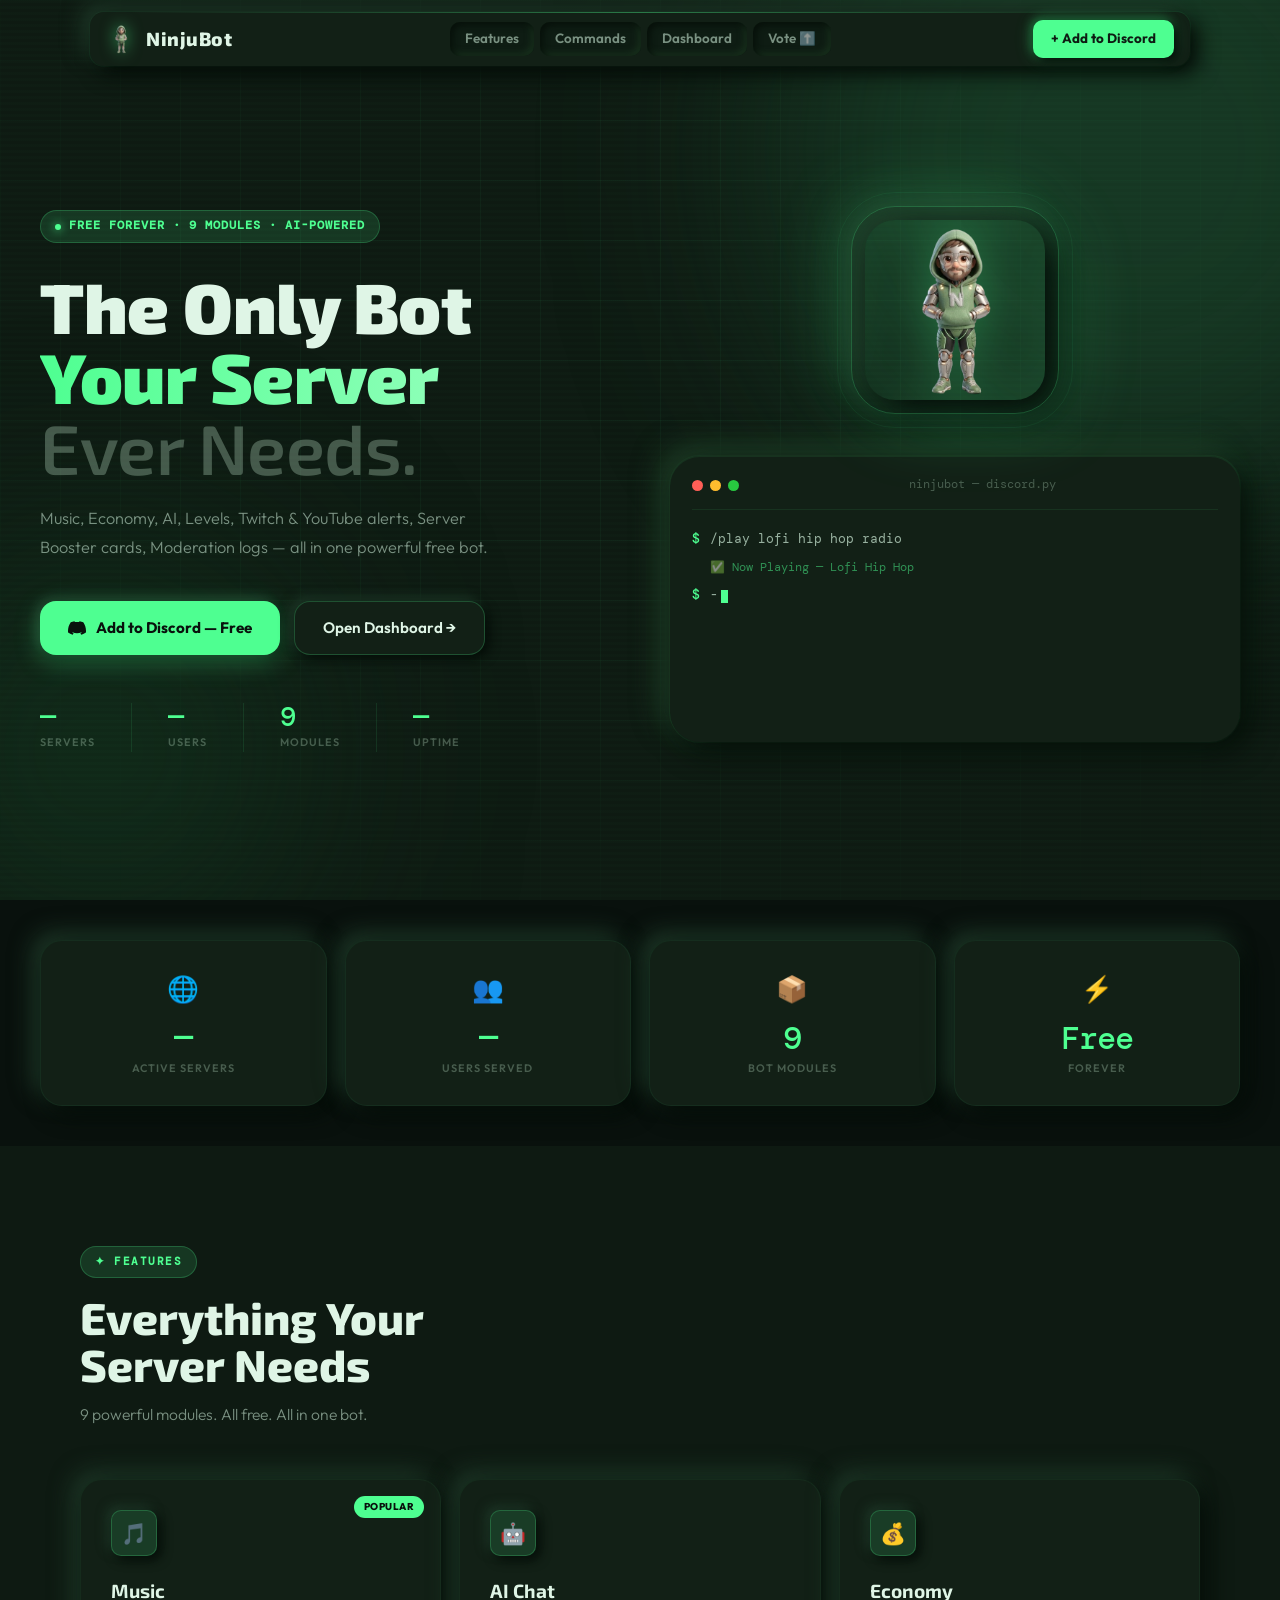
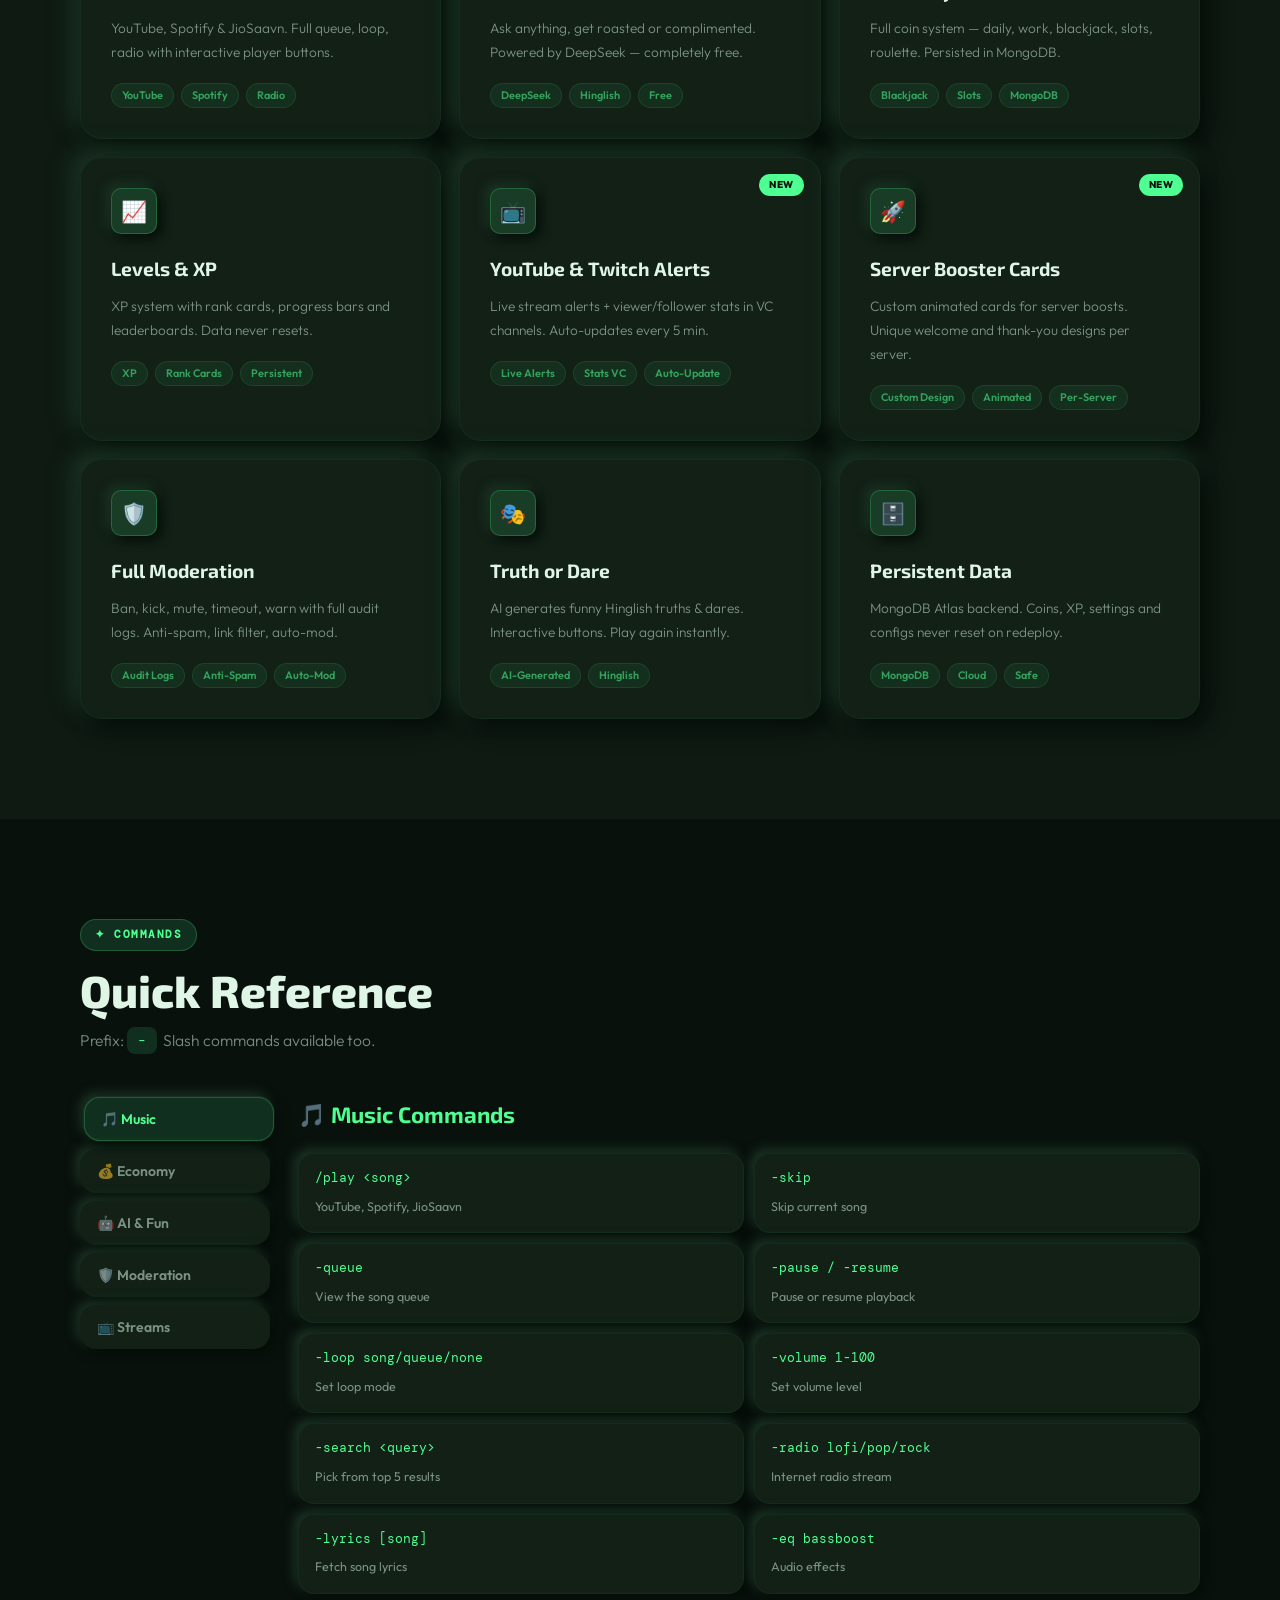
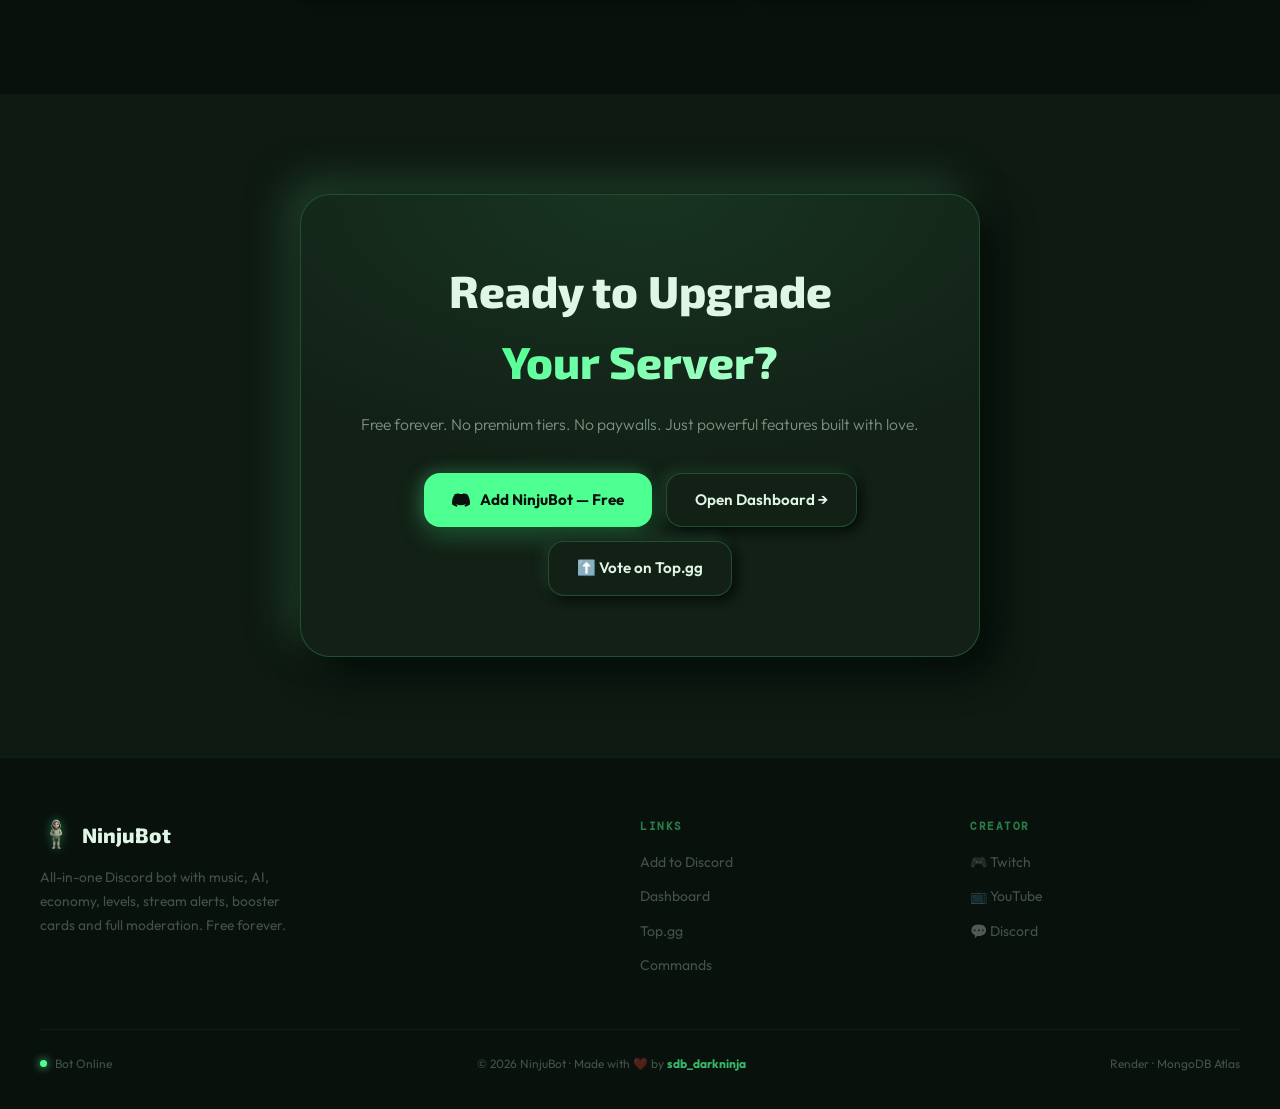
==== commit 97d26367: "fixing" ====
--- a/index.html
+++ b/index.html
@@ -21,12 +21,14 @@
       <a href="#commands" class="nl">Commands</a>
       <a href="dashboard.html" class="nl">Dashboard</a>
       <a href="https://top.gg/bot/1483732014380224552/vote" target="_blank" class="nl">Vote ⬆️</a>
+    </div>
+    <div class="nav-right">
       <a href="https://discord.com/oauth2/authorize?client_id=1483732014380224552&permissions=8&scope=bot%20applications.commands" target="_blank" class="nav-cta" id="nav-cta-btn">
         <canvas class="btn-particles" id="cta-particles"></canvas>
         <span>+ Add to Discord</span>
       </a>
-    </div>
-    <button class="ham" onclick="toggleMenu()" aria-label="Menu">☰</button>
+      <button class="ham" onclick="toggleMenu()" aria-label="Menu">☰</button>
+    </div>
   </div>
 </nav>
 
@@ -338,90 +340,50 @@
 <script src="app.js"></script>
 
 <script>
-// ── Navbar CTA Particles ──────────────────────────────────────
-(function() {
-  const btn    = document.getElementById('nav-cta-btn');
-  const canvas = document.getElementById('cta-particles');
-  if (!btn || !canvas) return;
-
-  const ctx = canvas.getContext('2d');
-  let W = 0, H = 0, particles = [], raf = null;
-  const MAX = 35;
-
-  // Size canvas via its CSS-pixel size — does NOT affect layout
-  function sizeCanvas() {
-    const r = btn.getBoundingClientRect();
-    W = r.width;
-    H = r.height;
-    // Set internal resolution matching display size, no layout impact
-    canvas.setAttribute('width',  Math.round(W));
-    canvas.setAttribute('height', Math.round(H));
+(function(){
+  const btn=document.getElementById('nav-cta-btn');
+  const canvas=document.getElementById('cta-particles');
+  if(!btn||!canvas)return;
+  const ctx=canvas.getContext('2d');
+  let W=0,H=0,parts=[],raf=null;
+  const MAX=32,CHARS=['<','>','/','{}','01',';;','=>'];
+
+  function size(){
+    const r=btn.getBoundingClientRect();
+    W=Math.round(r.width);H=Math.round(r.height);
+    canvas.setAttribute('width',W);canvas.setAttribute('height',H);
   }
-
-  function mkParticle(burst) {
-    const fromBottom = !burst;
-    return {
-      x:  Math.random() * (W || 120),
-      y:  burst ? Math.random() * (H || 36) : (H || 36) + 4,
-      vx: (Math.random() - 0.5) * (burst ? 2.2 : 0.5),
-      vy: burst ? -(Math.random() * 2.8 + 1.2) : -(Math.random() * 1.0 + 0.35),
-      r:  Math.random() * 1.8 + 0.5,
-      a:  burst ? Math.random() * 0.85 + 0.1 : 0,
-      ta: Math.random() * 0.7 + 0.2,
-      life:  Math.random() * 75 + 35,
-      lived: 0,
-      char: Math.random() > 0.6 ? null : ['<','>','/','{ }','01',';;','=>'][Math.floor(Math.random()*7)]
-    };
+  function mk(burst){
+    return{x:Math.random()*W,y:burst?Math.random()*H:H+4,
+      vx:(Math.random()-.5)*(burst?2:.5),vy:burst?-(Math.random()*2.5+1):-(Math.random()*.9+.3),
+      r:Math.random()*1.6+.5,a:burst?Math.random()*.8+.1:0,ta:Math.random()*.65+.2,
+      life:Math.random()*70+30,lived:0,
+      char:Math.random()>.6?null:CHARS[Math.floor(Math.random()*CHARS.length)]};
   }
-
-  function tick() {
-    ctx.clearRect(0, 0, W, H);
-    while (particles.length < MAX) particles.push(mkParticle(false));
-
-    for (let i = particles.length - 1; i >= 0; i--) {
-      const p = particles[i];
-      p.x += p.vx; p.y += p.vy; p.lived++;
-      if (p.a < p.ta) p.a = Math.min(p.ta, p.a + 0.04);
-      const lr = p.lived / p.life;
-      const alpha = lr > 0.65 ? p.a * (1 - (lr - 0.65) / 0.35) : p.a;
-
-      if (p.char) {
-        ctx.save();
-        ctx.globalAlpha = alpha * 0.75;
-        ctx.fillStyle = '#0e1a12';
-        ctx.font = `bold ${Math.round(p.r * 5)}px monospace`;
-        ctx.fillText(p.char, p.x, p.y);
-        ctx.restore();
-      } else {
-        ctx.beginPath();
-        ctx.arc(p.x, p.y, p.r, 0, Math.PI * 2);
-        ctx.fillStyle = `rgba(14,26,18,${alpha * 0.8})`;
-        ctx.fill();
+  function tick(){
+    ctx.clearRect(0,0,W,H);
+    while(parts.length<MAX)parts.push(mk(false));
+    parts.forEach((p,i)=>{
+      p.x+=p.vx;p.y+=p.vy;p.lived++;
+      if(p.a<p.ta)p.a=Math.min(p.ta,p.a+.04);
+      const lr=p.lived/p.life;
+      const a=lr>.65?p.a*(1-(lr-.65)/.35):p.a;
+      if(p.char){
+        ctx.save();ctx.globalAlpha=a*.8;ctx.fillStyle='#0e1c13';
+        ctx.font=`bold ${Math.round(p.r*5)}px monospace`;
+        ctx.fillText(p.char,p.x,p.y);ctx.restore();
+      }else{
+        ctx.beginPath();ctx.arc(p.x,p.y,p.r,0,Math.PI*2);
+        ctx.fillStyle=`rgba(14,28,19,${a*.9})`;ctx.fill();
       }
-
-      if (p.lived >= p.life || p.y < -12 || p.x < -12 || p.x > W + 12) {
-        particles[i] = mkParticle(false);
-      }
-    }
-    raf = requestAnimationFrame(tick);
+      if(p.lived>=p.life||p.y<-12||p.x<-12||p.x>W+12)parts[i]=mk(false);
+    });
+    raf=requestAnimationFrame(tick);
   }
-
-  function start() {
-    if (raf) return;
-    sizeCanvas();
-    for (let i = 0; i < 10; i++) particles.push(mkParticle(true));
-    tick();
-  }
-  function stop() {
-    if (raf) { cancelAnimationFrame(raf); raf = null; }
-    particles = [];
-    ctx.clearRect(0, 0, W, H);
-  }
-
-  btn.addEventListener('mouseenter', start);
-  btn.addEventListener('mouseleave', stop);
-  btn.addEventListener('focus',      start);
-  btn.addEventListener('blur',       stop);
+  function start(){if(raf)return;size();for(let i=0;i<10;i++)parts.push(mk(true));tick();}
+  function stop(){if(raf){cancelAnimationFrame(raf);raf=null;}parts=[];ctx.clearRect(0,0,W,H);}
+  btn.addEventListener('mouseenter',start);
+  btn.addEventListener('mouseleave',stop);
 })();
 </script>
 </body>
--- a/style.css
+++ b/style.css
@@ -77,6 +77,80 @@
 .neu{background:var(--surface);border-radius:var(--r-lg);box-shadow:var(--neu-out)}
 .neu-sm{background:var(--surface);border-radius:var(--r-md);box-shadow:var(--neu-out-sm)}
 .neu-in{background:var(--base-down);border-radius:var(--r-md);box-shadow:var(--neu-in)}
+/* ════════ NEUMORPHIC NAVBAR ════════ */
+.nav{position:fixed;top:12px;left:20px;right:20px;z-index:999;height:54px}
+
+/* The floating pill */
+.nav-neu{
+  width:100%;max-width:1100px;margin:0 auto;height:54px;
+  border-radius:14px;
+  background:#122016;
+  box-shadow:8px 8px 20px #040c07,-8px -8px 20px #1e3828,0 0 0 1px rgba(78,255,145,0.12);
+  position:relative;
+}
+.nav-neu::before{
+  content:'';position:absolute;top:0;left:40px;right:40px;height:1px;
+  background:linear-gradient(90deg,transparent,rgba(78,255,145,0.4),transparent);
+  pointer-events:none;
+}
+
+/* Content row — 3-col grid so links are perfectly centered */
+.nav-in{
+  position:absolute;inset:0;
+  display:grid;grid-template-columns:1fr auto 1fr;
+  align-items:center;padding:0 16px;
+  max-width:1100px;margin:0 auto;
+}
+
+.nav-logo{display:flex;align-items:center;gap:10px;font-family:var(--font-d);font-size:1.2rem;font-weight:800;letter-spacing:0.5px;text-decoration:none;color:var(--tx)}
+
+/* Center column — links */
+.nav-links{display:flex;align-items:center;gap:6px;justify-content:center}
+
+/* Inset neumorphic nav buttons */
+.nl{
+  padding:6px 15px;
+  border-radius:10px;
+  font-size:0.84rem;font-weight:600;
+  color:var(--tx-2);
+  text-decoration:none;
+  border:none;cursor:pointer;
+  background:#0e1c13;
+  box-shadow:inset 3px 3px 6px #07100a,inset -3px -3px 6px #18301d;
+  transition:color 0.15s ease,box-shadow 0.15s ease;
+}
+.nl:hover{
+  color:#4eff91;
+  box-shadow:inset 3px 3px 6px #07100a,inset -3px -3px 6px #18301d,0 0 0 1px rgba(78,255,145,0.28);
+}
+.nl:active{
+  color:#4eff91;
+  box-shadow:inset 5px 5px 10px #07100a,inset -5px -5px 10px #18301d;
+}
+
+/* Right column — CTA + ham */
+.nav-right{display:flex;align-items:center;justify-content:flex-end;gap:8px}
+
+/* Add to Discord button */
+.nav-cta{
+  position:relative;overflow:hidden;
+  padding:8px 18px;border-radius:10px;
+  background:#4eff91;color:#0e1c13;
+  font-size:0.84rem;font-weight:700;
+  border:none;cursor:pointer;
+  display:inline-flex;align-items:center;
+  text-decoration:none;white-space:nowrap;
+  box-shadow:4px 4px 10px #040c07,-2px -2px 8px #1e6e3c,0 0 18px rgba(78,255,145,0.25);
+  transition:box-shadow 0.18s ease,transform 0.18s ease;
+}
+.nav-cta:hover{transform:translateY(-1px);box-shadow:4px 4px 14px #040c07,-2px -2px 10px #1e6e3c,0 0 28px rgba(78,255,145,0.5)}
+.nav-cta:active{transform:translateY(0);box-shadow:inset 2px 2px 6px rgba(0,0,0,0.3)}
+.nav-cta canvas.btn-particles{position:absolute;top:0;left:0;width:100% !important;height:100% !important;pointer-events:none;border-radius:inherit;display:block}
+.nav-cta span{position:relative;z-index:1;pointer-events:none}
+
+.ham{display:none;background:none;border:none;color:var(--tx);font-size:1.4rem;cursor:pointer}
+
+
 .green{color:var(--green)}
 .mono{font-family:var(--font-m)}
 .grad{background:linear-gradient(135deg,var(--green),#b2ffd0);-webkit-background-clip:text;-webkit-text-fill-color:transparent;background-clip:text}
@@ -96,27 +170,10 @@
 .btn-danger:hover{background:rgba(255,79,79,0.2)}
 
 /* ════════════ NAV ════════════ */
-/* ── Neumorphic floating navbar ───────────────────────── */
-.nav{position:fixed;top:12px;left:20px;right:20px;z-index:999;height:54px}
-.nav-neu{width:100%;max-width:1100px;margin:0 auto;height:54px;border-radius:var(--r-lg);background:var(--surface);box-shadow:var(--neu-out),0 0 0 1px rgba(78,255,145,0.12),inset 0 1px 0 rgba(78,255,145,0.07);backdrop-filter:blur(28px) saturate(1.8);position:relative;display:block}
-.nav-neu::before{content:'';position:absolute;top:0;left:30px;right:30px;height:1px;background:linear-gradient(90deg,transparent,rgba(78,255,145,0.35),transparent);border-radius:1px;pointer-events:none}
-.nav-in{max-width:1100px;margin:0 auto;padding:0 20px;height:54px;display:flex;align-items:center;justify-content:space-between;position:absolute;inset:0;border-radius:var(--r-lg);overflow:hidden}
-.nav-logo{display:flex;align-items:center;gap:10px;font-family:var(--font-d);font-size:1.2rem;font-weight:800;letter-spacing:0.5px;flex-shrink:0}
 .logo-mark{width:38px;height:38px;border-radius:10px;background:var(--surface);box-shadow:var(--neu-out-sm);display:flex;align-items:center;justify-content:center;font-size:1.1rem;border:1px solid var(--green-border)}
-.nav-links{display:flex;align-items:center;gap:2px;flex-shrink:0}
-.nl{padding:7px 14px;border-radius:var(--r-sm);font-size:0.855rem;font-weight:500;color:var(--tx-2);transition:color 0.2s ease,background 0.2s ease;border:none;background:none;cursor:pointer;text-decoration:none;white-space:nowrap}
-.nl:hover{color:var(--green);background:var(--green-lo2)}
-/* Neumorphic CTA button */
-.nav-cta{position:relative;overflow:hidden;padding:8px 18px;border-radius:var(--r-sm);background:var(--green);color:var(--base-down);font-size:0.855rem;font-weight:700;border:none;box-shadow:4px 4px 10px #040c07,-2px -2px 8px #1e6e3c,0 0 18px rgba(78,255,145,0.25);transition:box-shadow 0.2s ease,transform 0.2s ease;cursor:pointer;display:inline-flex;align-items:center;white-space:nowrap;flex-shrink:0;text-decoration:none;line-height:1}
-.nav-cta:hover{transform:translateY(-1px);box-shadow:4px 4px 14px #040c07,-2px -2px 10px #1e6e3c,0 0 28px rgba(78,255,145,0.45)}
-.nav-cta:active{transform:translateY(0);box-shadow:inset 2px 2px 6px rgba(0,0,0,0.25),0 0 10px rgba(78,255,145,0.2)}
-/* Canvas: absolutely positioned, does NOT affect button size */
-.nav-cta canvas.btn-particles{position:absolute;top:0;left:0;width:100% !important;height:100% !important;pointer-events:none;border-radius:inherit;display:block}
-.nav-cta span{position:relative;z-index:1;pointer-events:none}
 .nav-user{display:flex;align-items:center;gap:10px}
 .nav-avatar{width:34px;height:34px;border-radius:50%;border:2px solid var(--green-border);box-shadow:0 0 12px rgba(78,255,145,0.2)}
 .nav-uname{font-size:0.875rem;font-weight:600;color:var(--tx)}
-.ham{display:none;background:none;border:none;color:var(--tx);font-size:1.4rem}
 
 /* ════════════ HERO ════════════ */
 .hero{min-height:100vh;padding:calc(54px + 28px + 80px) 40px 100px;position:relative;overflow:hidden;display:flex;align-items:center}
@@ -516,11 +573,8 @@
   .guild-grid{grid-template-columns:repeat(2,1fr)}.oauth-features{grid-template-columns:1fr 1fr}
 }
 @media(max-width:640px){
-  section,.hero{padding-left:20px;padding-right:20px}.wrap,.nav-in{padding:0 20px}
-  .feat-grid{grid-template-columns:1fr}.cmd-grid{grid-template-columns:1fr}
+  section,.hero{padding-left:20px;padding-right:20px}.wrap,  .feat-grid{grid-template-columns:1fr}.cmd-grid{grid-template-columns:1fr}
   .h-btns,.cta-btns{flex-direction:column;align-items:center}
-  .footer-grid{grid-template-columns:1fr;gap:36px}.ham{display:flex}
-  .nav-links .nl{display:none}.nav-links .nav-cta{display:inline-flex}.nav{top:8px;left:10px;right:10px}
-  .guild-grid{grid-template-columns:repeat(2,1fr)}.oauth-features{grid-template-columns:1fr}
+  .footer-grid{grid-template-columns:1fr;gap:36px}  .nav-links .nl{display:none}.nav-links   .guild-grid{grid-template-columns:repeat(2,1fr)}.oauth-features{grid-template-columns:1fr}
   .db-stats-row{grid-template-columns:1fr 1fr}
 }
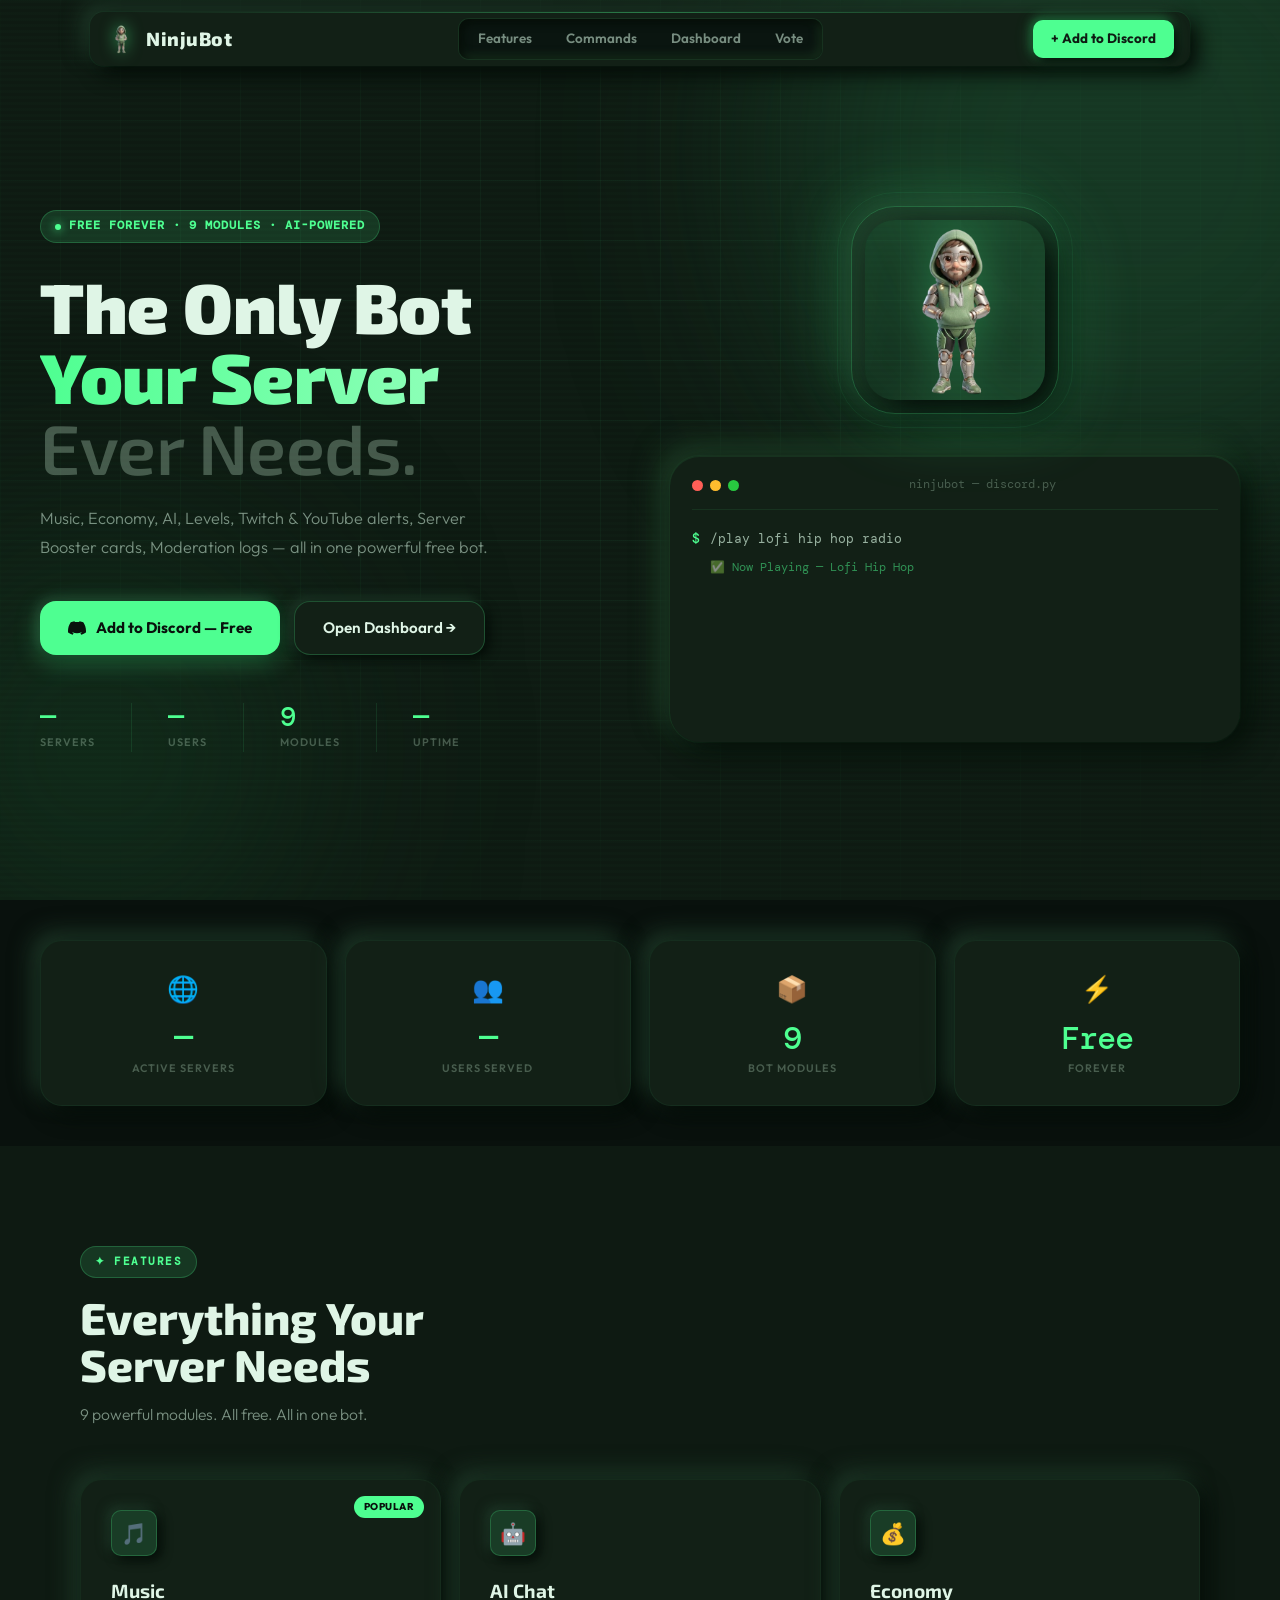
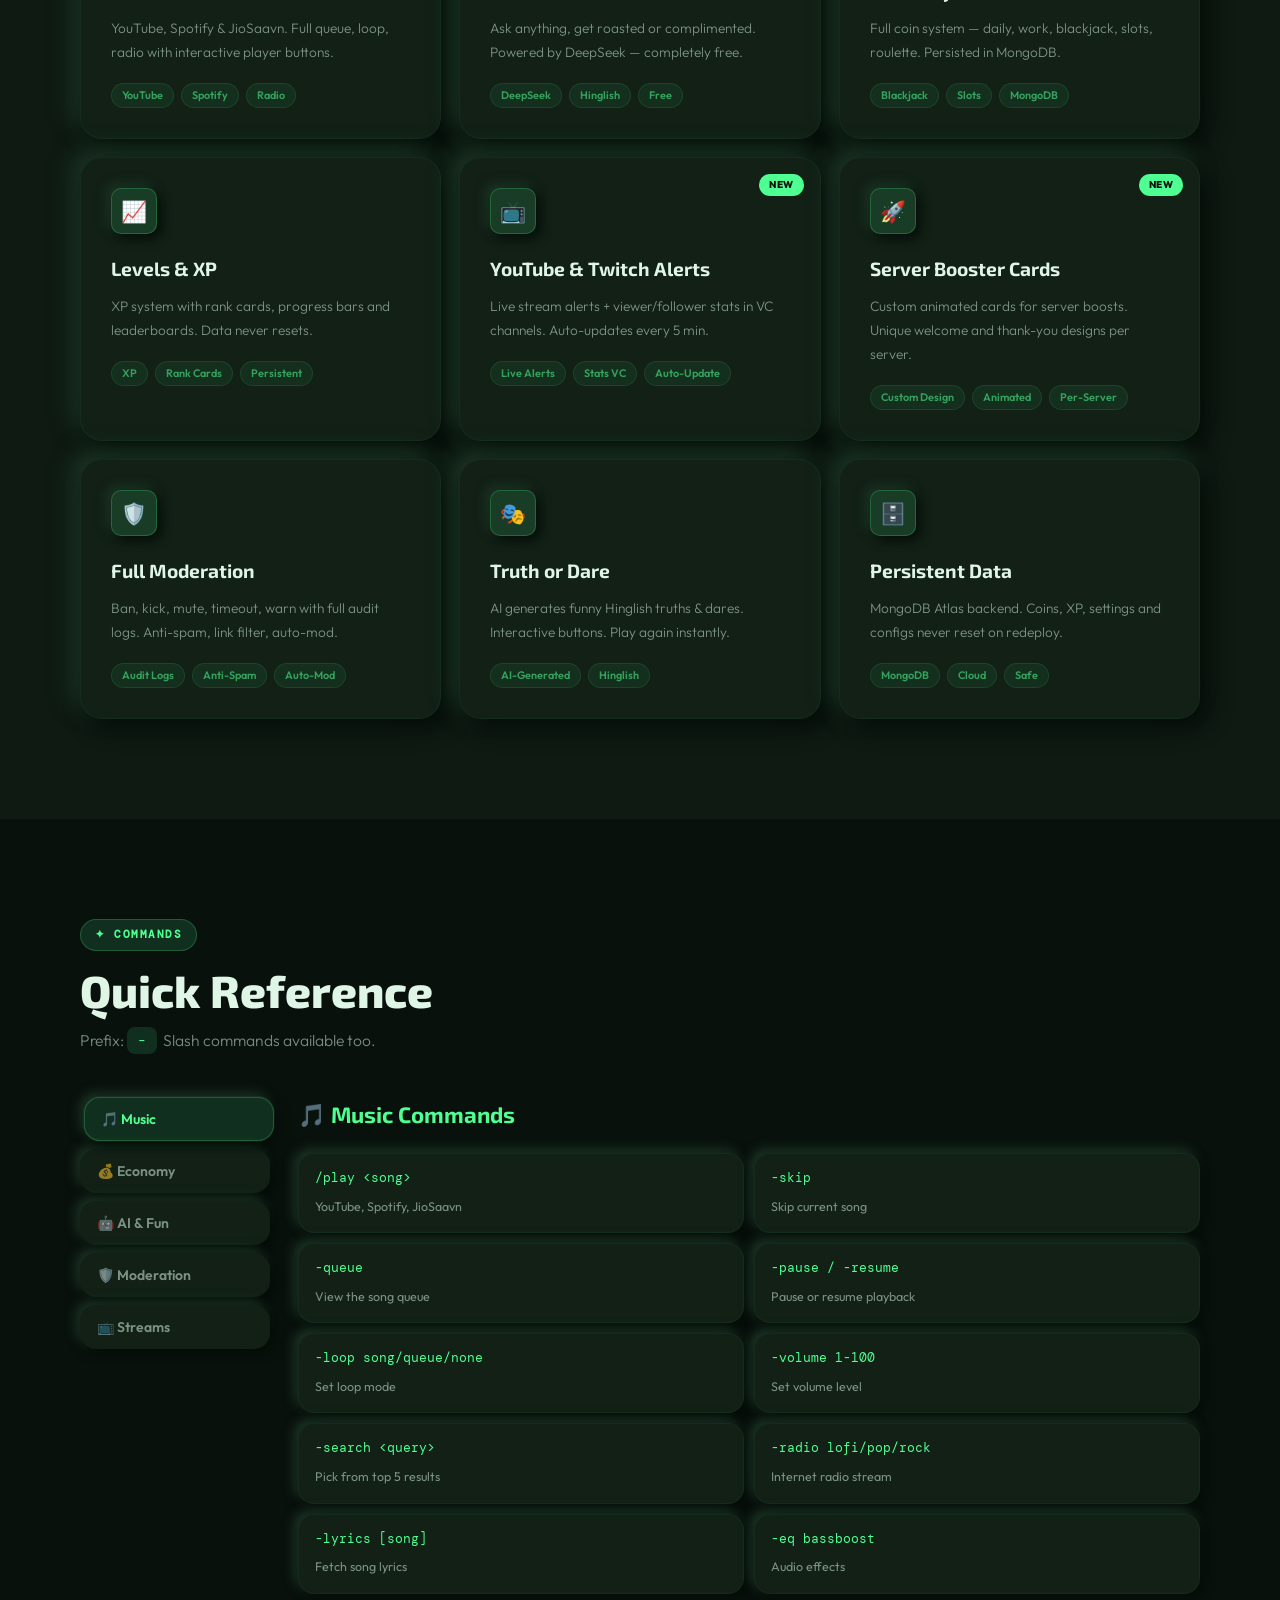
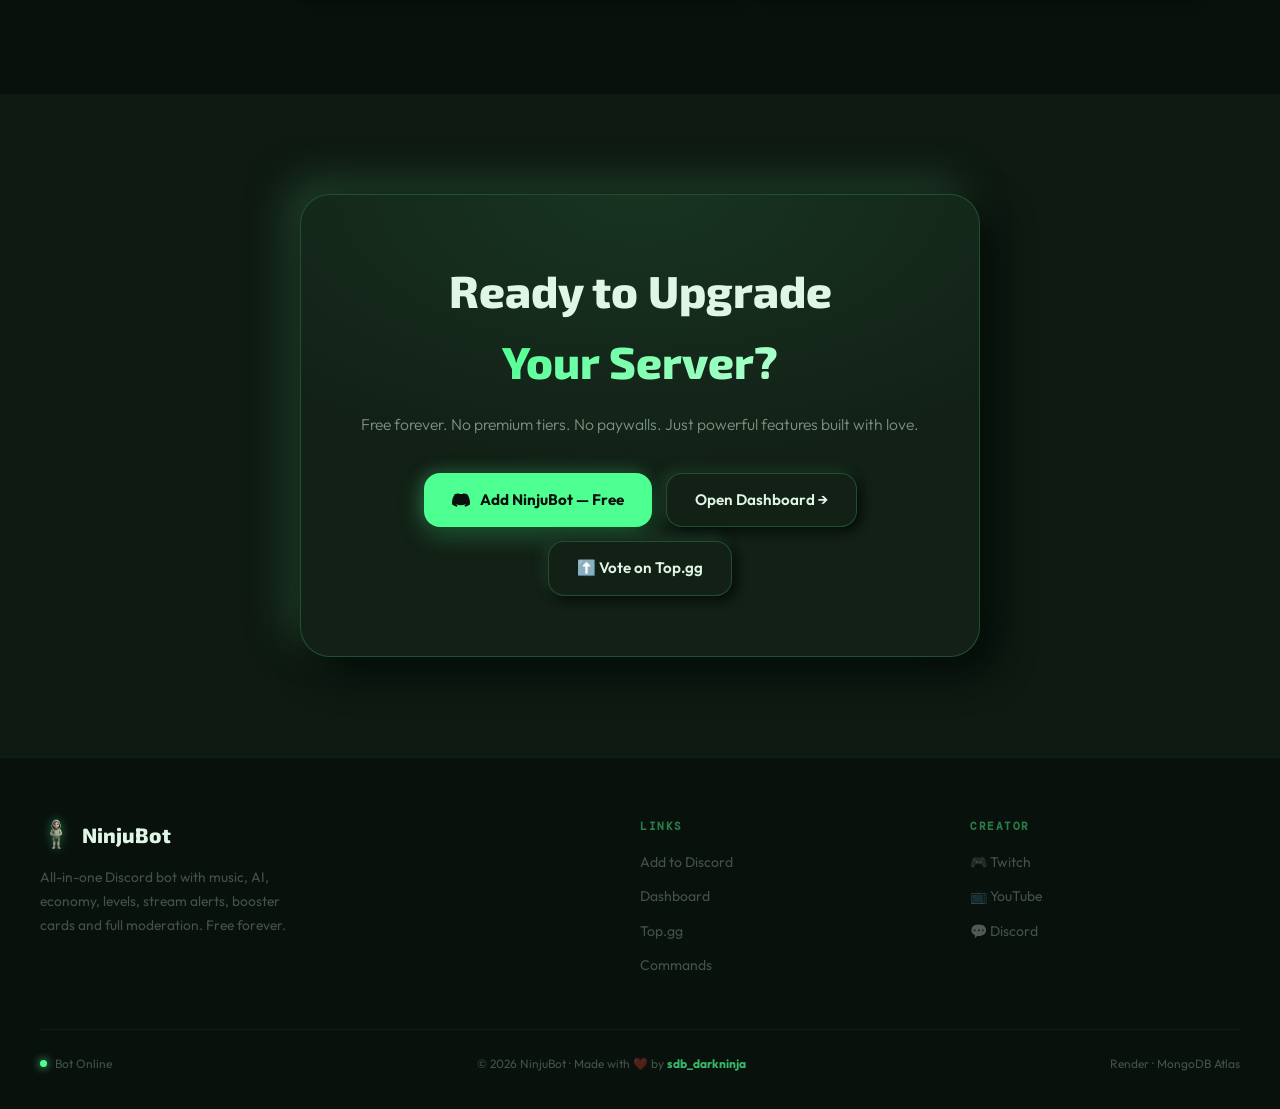
==== commit 8c57598b: "Fix" ====
--- a/index.html
+++ b/index.html
@@ -20,7 +20,7 @@
       <a href="#features" class="nl">Features</a>
       <a href="#commands" class="nl">Commands</a>
       <a href="dashboard.html" class="nl">Dashboard</a>
-      <a href="https://top.gg/bot/1483732014380224552/vote" target="_blank" class="nl">Vote ⬆️</a>
+      <a href="https://top.gg/bot/1483732014380224552/vote" target="_blank" class="nl">Vote</a>
     </div>
     <div class="nav-right">
       <a href="https://discord.com/oauth2/authorize?client_id=1483732014380224552&permissions=8&scope=bot%20applications.commands" target="_blank" class="nav-cta" id="nav-cta-btn">
--- a/style.css
+++ b/style.css
@@ -105,27 +105,34 @@
 .nav-logo{display:flex;align-items:center;gap:10px;font-family:var(--font-d);font-size:1.2rem;font-weight:800;letter-spacing:0.5px;text-decoration:none;color:var(--tx)}
 
 /* Center column — links */
-.nav-links{display:flex;align-items:center;gap:6px;justify-content:center}
-
-/* Inset neumorphic nav buttons */
+.nav-links{
+  display:flex;align-items:center;gap:4px;justify-content:center;
+  /* single inset container wrapping all buttons */
+  background:#0a1510;
+  border-radius:10px;
+  box-shadow:inset 4px 4px 8px #060e08,inset -4px -4px 8px #152b1a,0 0 0 1px rgba(78,255,145,0.08);
+  padding:4px;
+}
+
+/* individual buttons inside the container — flat, no shadow */
 .nl{
-  padding:6px 15px;
-  border-radius:10px;
+  padding:5px 15px;
+  border-radius:7px;
   font-size:0.84rem;font-weight:600;
   color:var(--tx-2);
   text-decoration:none;
   border:none;cursor:pointer;
-  background:#0e1c13;
-  box-shadow:inset 3px 3px 6px #07100a,inset -3px -3px 6px #18301d;
-  transition:color 0.15s ease,box-shadow 0.15s ease;
+  background:transparent;
+  transition:color 0.15s ease,background 0.15s ease;
+  white-space:nowrap;
 }
 .nl:hover{
   color:#4eff91;
-  box-shadow:inset 3px 3px 6px #07100a,inset -3px -3px 6px #18301d,0 0 0 1px rgba(78,255,145,0.28);
+  background:rgba(78,255,145,0.07);
 }
 .nl:active{
   color:#4eff91;
-  box-shadow:inset 5px 5px 10px #07100a,inset -5px -5px 10px #18301d;
+  background:rgba(78,255,145,0.12);
 }
 
 /* Right column — CTA + ham */
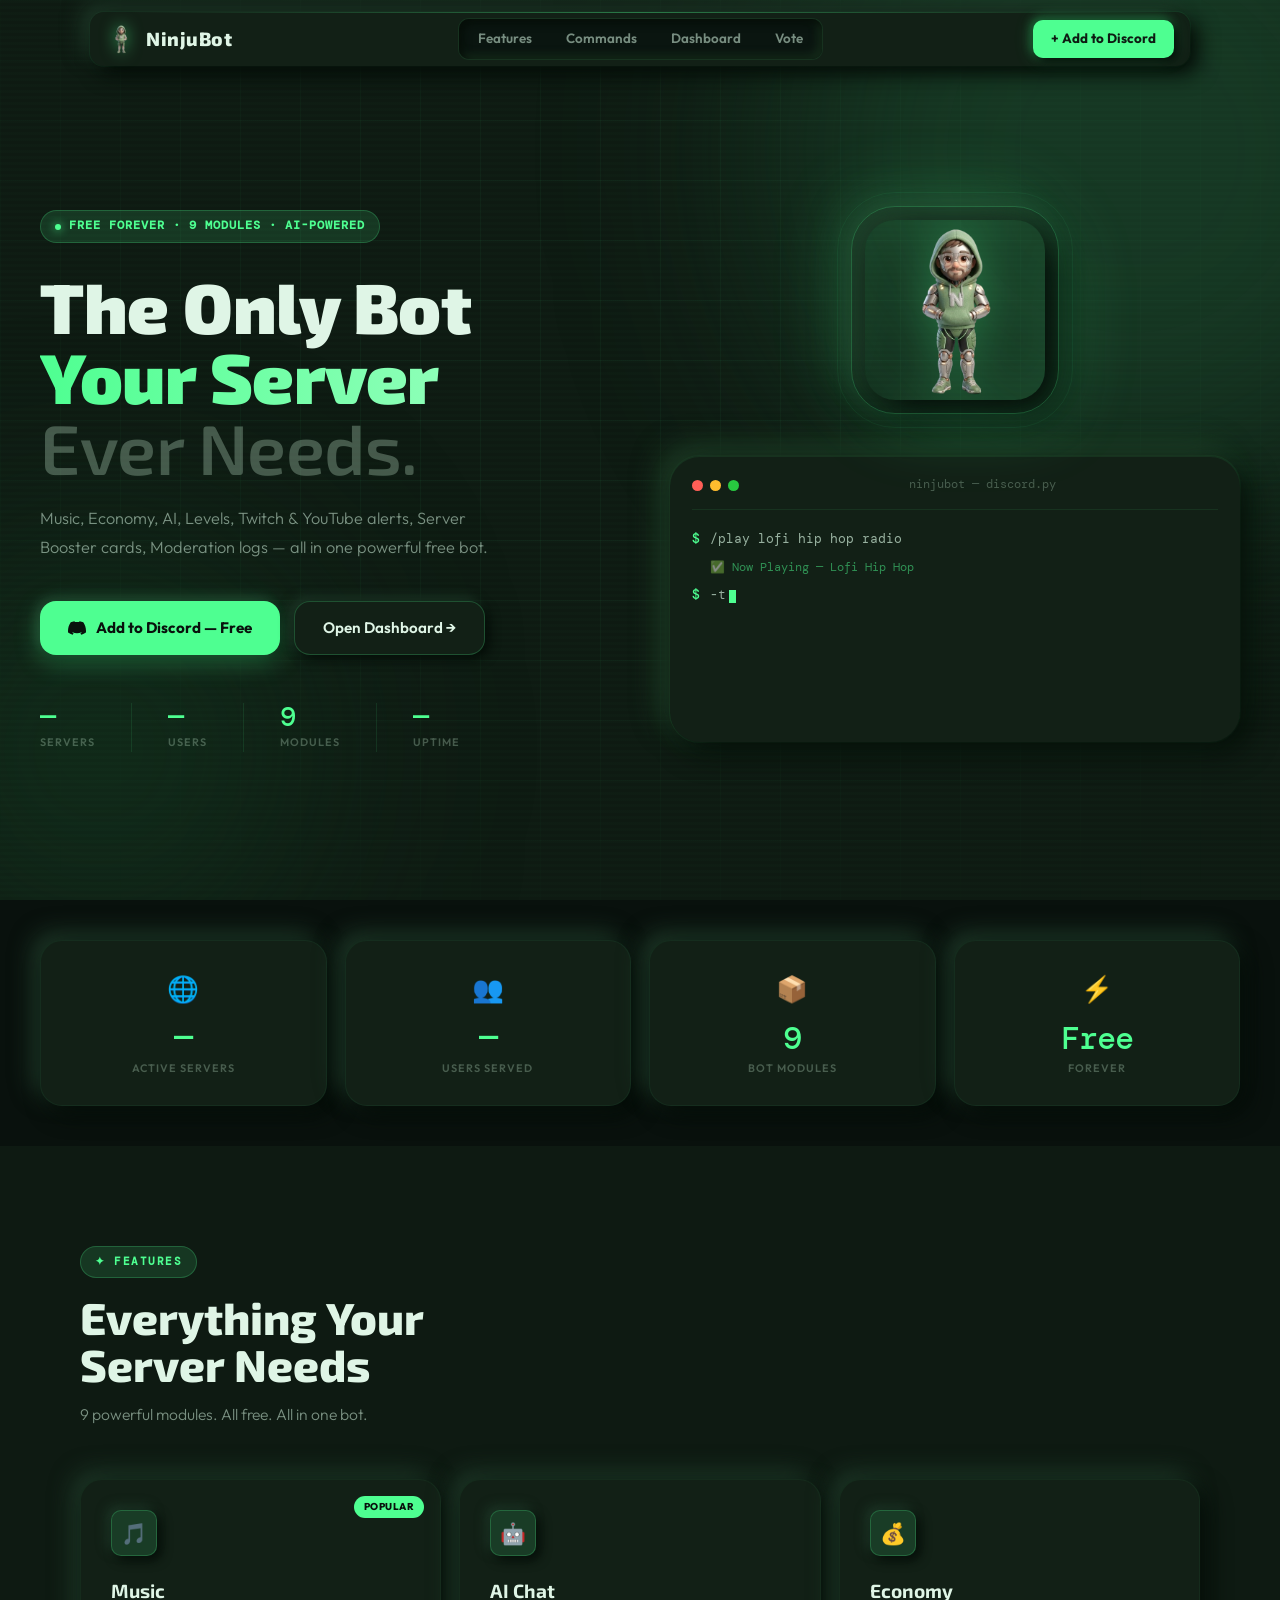
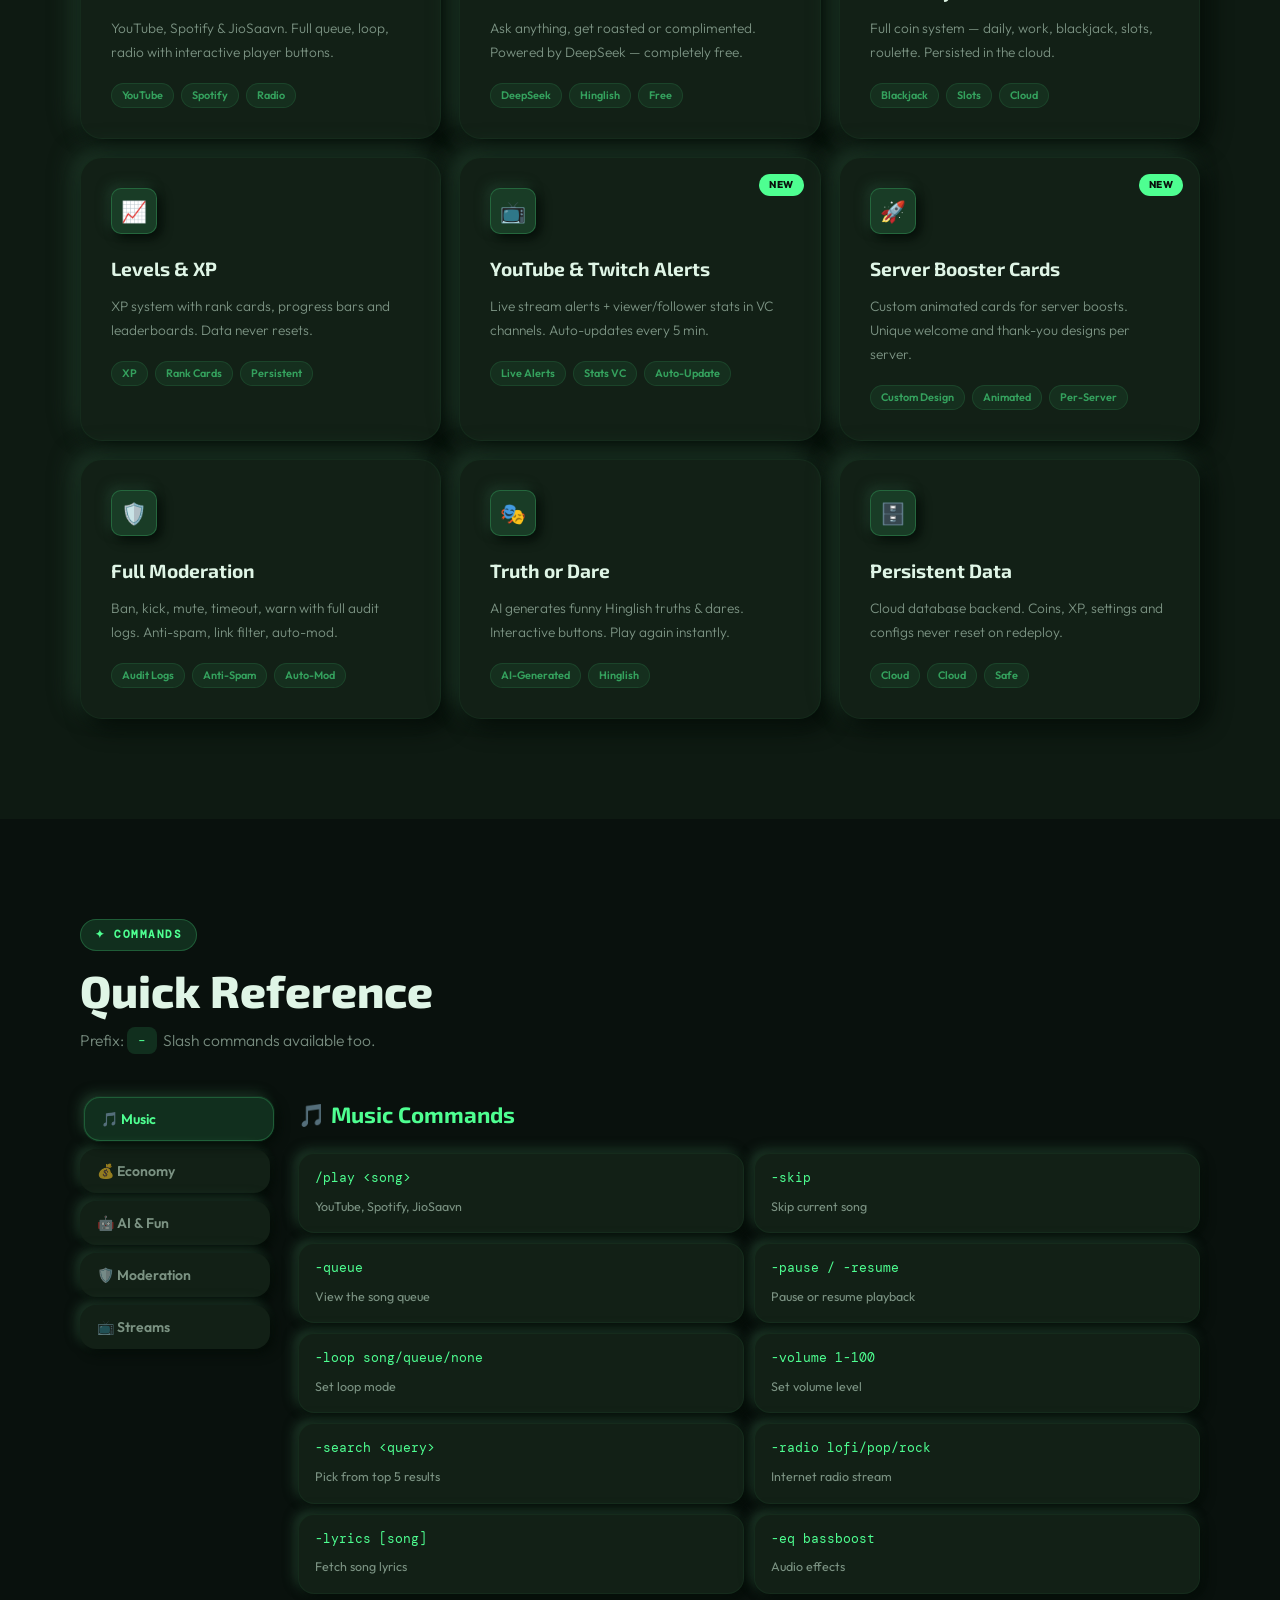
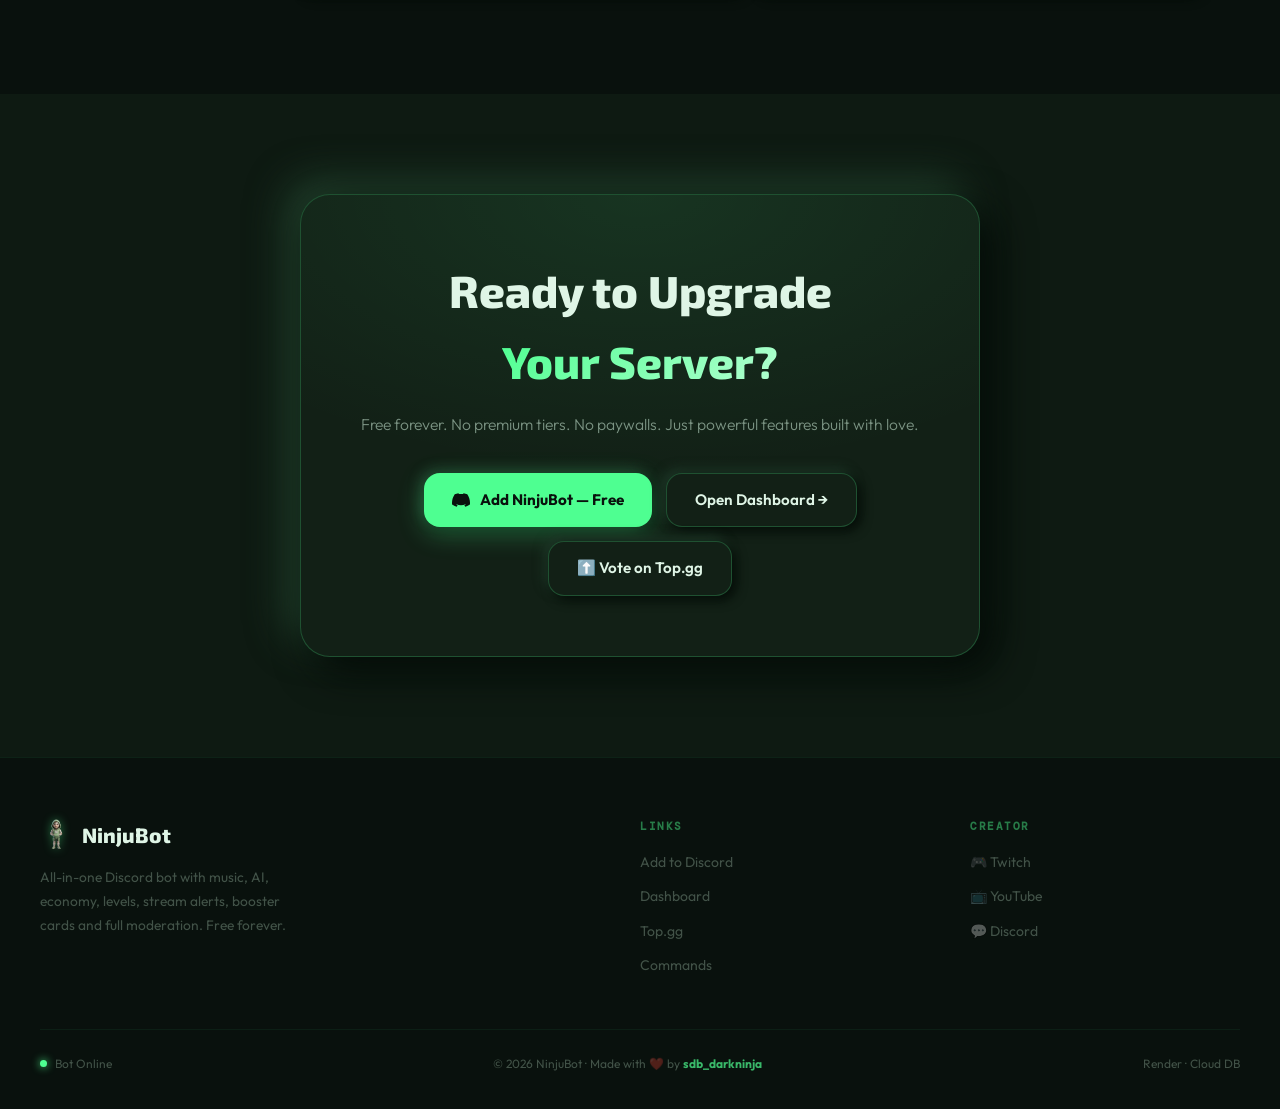
==== commit e08744e6: "remove mongodb text" ====
--- a/index.html
+++ b/index.html
@@ -98,13 +98,13 @@
     <div class="feat-grid reveal">
       <div class="fc"><div class="fc-badge">Popular</div><div class="fc-icon">🎵</div><h3 class="fc-title">Music</h3><p class="fc-desc">YouTube, Spotify & JioSaavn. Full queue, loop, radio with interactive player buttons.</p><div class="fc-tags"><span class="fc-tag">YouTube</span><span class="fc-tag">Spotify</span><span class="fc-tag">Radio</span></div></div>
       <div class="fc"><div class="fc-icon">🤖</div><h3 class="fc-title">AI Chat</h3><p class="fc-desc">Ask anything, get roasted or complimented. Powered by DeepSeek — completely free.</p><div class="fc-tags"><span class="fc-tag">DeepSeek</span><span class="fc-tag">Hinglish</span><span class="fc-tag">Free</span></div></div>
-      <div class="fc"><div class="fc-icon">💰</div><h3 class="fc-title">Economy</h3><p class="fc-desc">Full coin system — daily, work, blackjack, slots, roulette. Persisted in MongoDB.</p><div class="fc-tags"><span class="fc-tag">Blackjack</span><span class="fc-tag">Slots</span><span class="fc-tag">MongoDB</span></div></div>
+      <div class="fc"><div class="fc-icon">💰</div><h3 class="fc-title">Economy</h3><p class="fc-desc">Full coin system — daily, work, blackjack, slots, roulette. Persisted in the cloud.</p><div class="fc-tags"><span class="fc-tag">Blackjack</span><span class="fc-tag">Slots</span><span class="fc-tag">Cloud</span></div></div>
       <div class="fc"><div class="fc-icon">📈</div><h3 class="fc-title">Levels & XP</h3><p class="fc-desc">XP system with rank cards, progress bars and leaderboards. Data never resets.</p><div class="fc-tags"><span class="fc-tag">XP</span><span class="fc-tag">Rank Cards</span><span class="fc-tag">Persistent</span></div></div>
       <div class="fc"><div class="fc-badge">New</div><div class="fc-icon">📺</div><h3 class="fc-title">YouTube & Twitch Alerts</h3><p class="fc-desc">Live stream alerts + viewer/follower stats in VC channels. Auto-updates every 5 min.</p><div class="fc-tags"><span class="fc-tag">Live Alerts</span><span class="fc-tag">Stats VC</span><span class="fc-tag">Auto-Update</span></div></div>
       <div class="fc"><div class="fc-badge">New</div><div class="fc-icon">🚀</div><h3 class="fc-title">Server Booster Cards</h3><p class="fc-desc">Custom animated cards for server boosts. Unique welcome and thank-you designs per server.</p><div class="fc-tags"><span class="fc-tag">Custom Design</span><span class="fc-tag">Animated</span><span class="fc-tag">Per-Server</span></div></div>
       <div class="fc"><div class="fc-icon">🛡️</div><h3 class="fc-title">Full Moderation</h3><p class="fc-desc">Ban, kick, mute, timeout, warn with full audit logs. Anti-spam, link filter, auto-mod.</p><div class="fc-tags"><span class="fc-tag">Audit Logs</span><span class="fc-tag">Anti-Spam</span><span class="fc-tag">Auto-Mod</span></div></div>
       <div class="fc"><div class="fc-icon">🎭</div><h3 class="fc-title">Truth or Dare</h3><p class="fc-desc">AI generates funny Hinglish truths & dares. Interactive buttons. Play again instantly.</p><div class="fc-tags"><span class="fc-tag">AI-Generated</span><span class="fc-tag">Hinglish</span></div></div>
-      <div class="fc"><div class="fc-icon">🗄️</div><h3 class="fc-title">Persistent Data</h3><p class="fc-desc">MongoDB Atlas backend. Coins, XP, settings and configs never reset on redeploy.</p><div class="fc-tags"><span class="fc-tag">MongoDB</span><span class="fc-tag">Cloud</span><span class="fc-tag">Safe</span></div></div>
+      <div class="fc"><div class="fc-icon">🗄️</div><h3 class="fc-title">Persistent Data</h3><p class="fc-desc">Cloud database backend. Coins, XP, settings and configs never reset on redeploy.</p><div class="fc-tags"><span class="fc-tag">Cloud</span><span class="fc-tag">Cloud</span><span class="fc-tag">Safe</span></div></div>
     </div>
   </div>
 </section>
@@ -237,7 +237,7 @@
     <div class="foot-bottom">
       <div class="foot-status"><div class="status-dot"></div><span>Bot Online</span></div>
       <span>© 2026 NinjuBot · Made with ❤️ by <strong style="color:rgba(78,255,145,0.7)">sdb_darkninja</strong></span>
-      <span>Render · MongoDB Atlas</span>
+      <span>Render · Cloud DB</span>
     </div>
   </div>
 </footer>
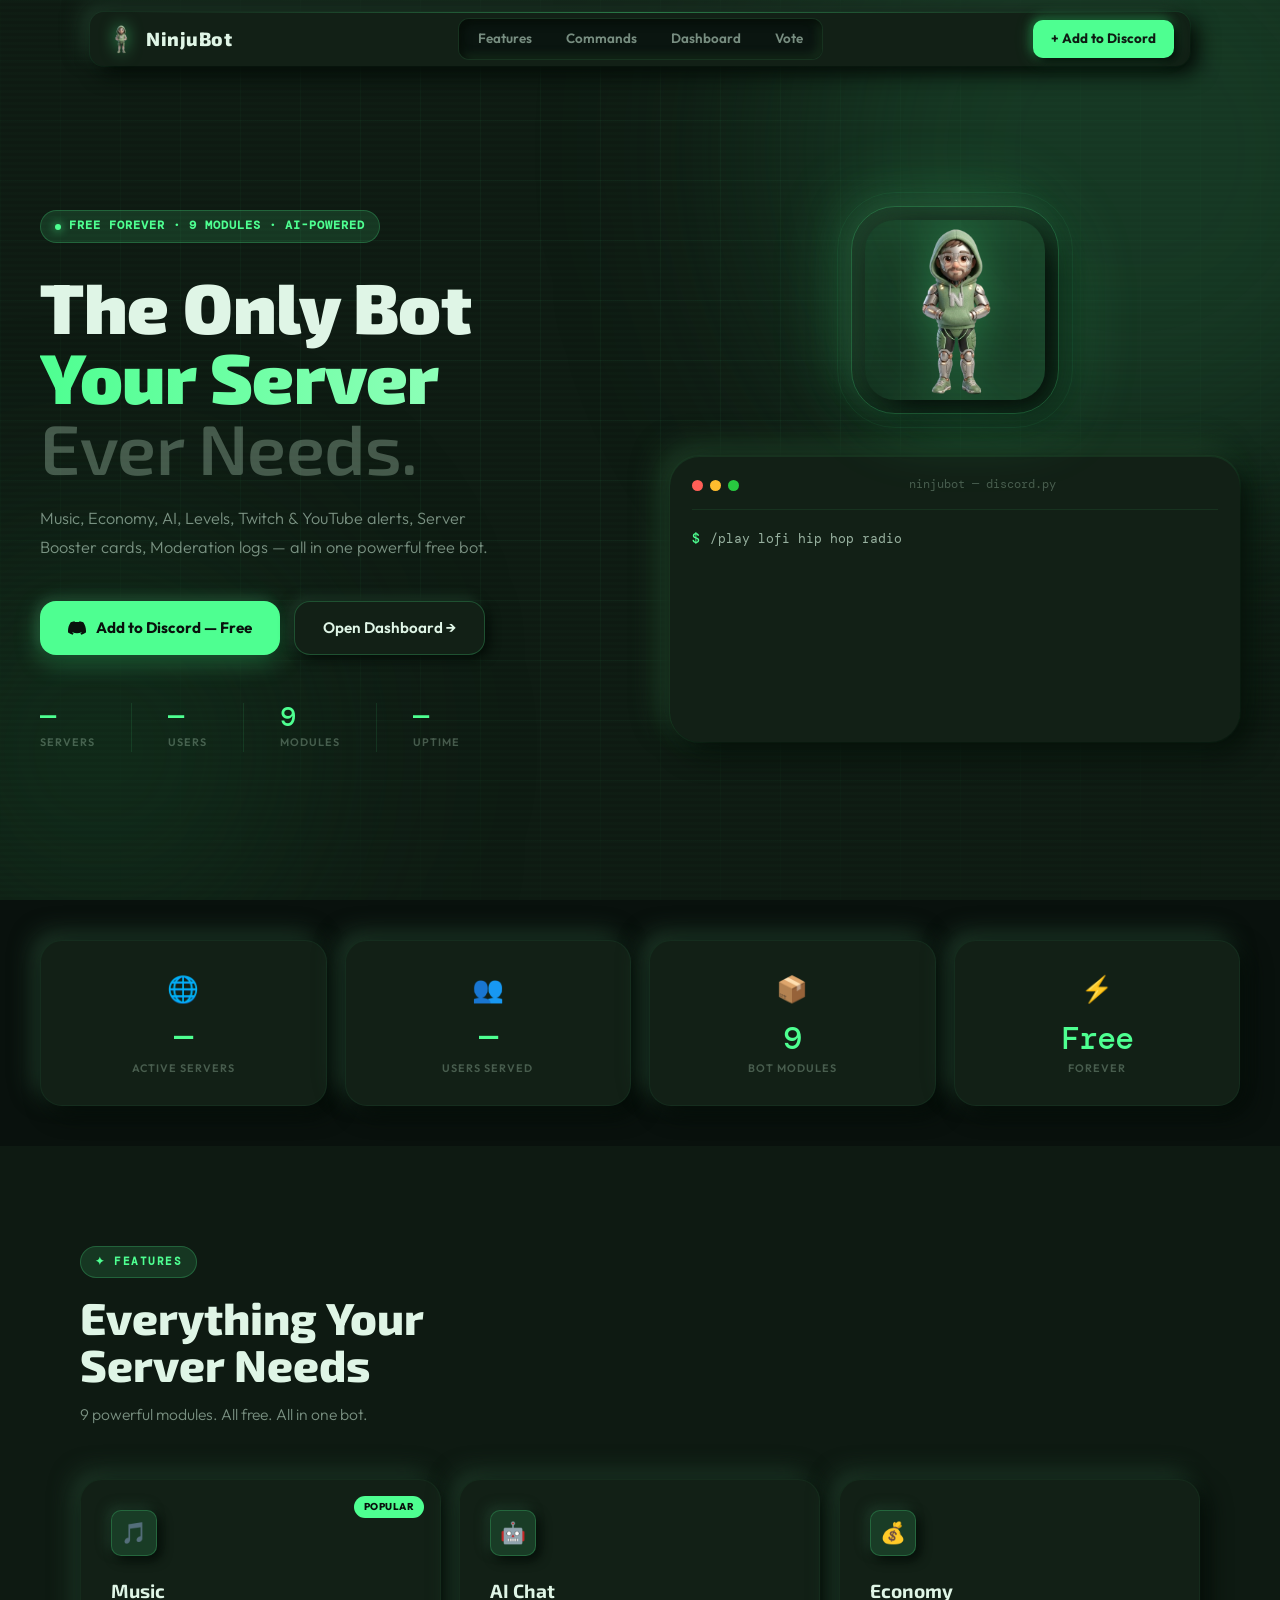
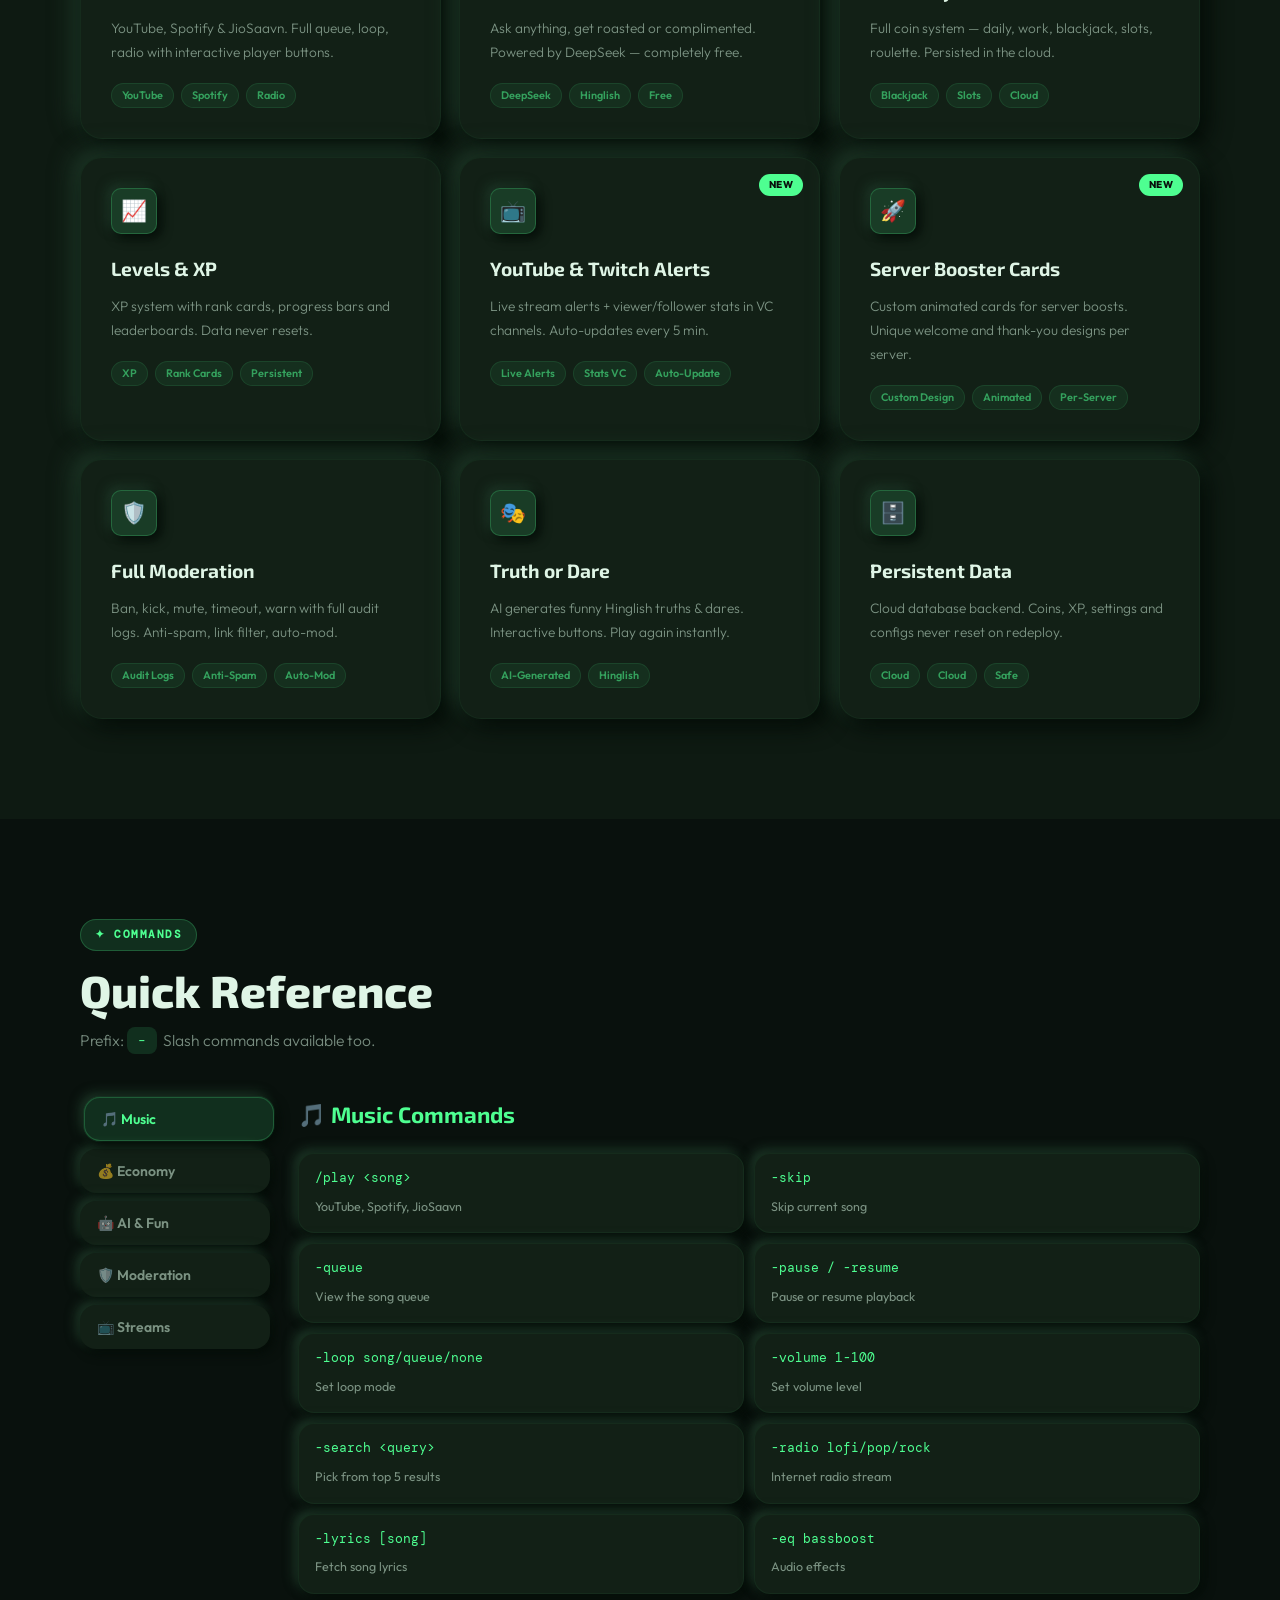
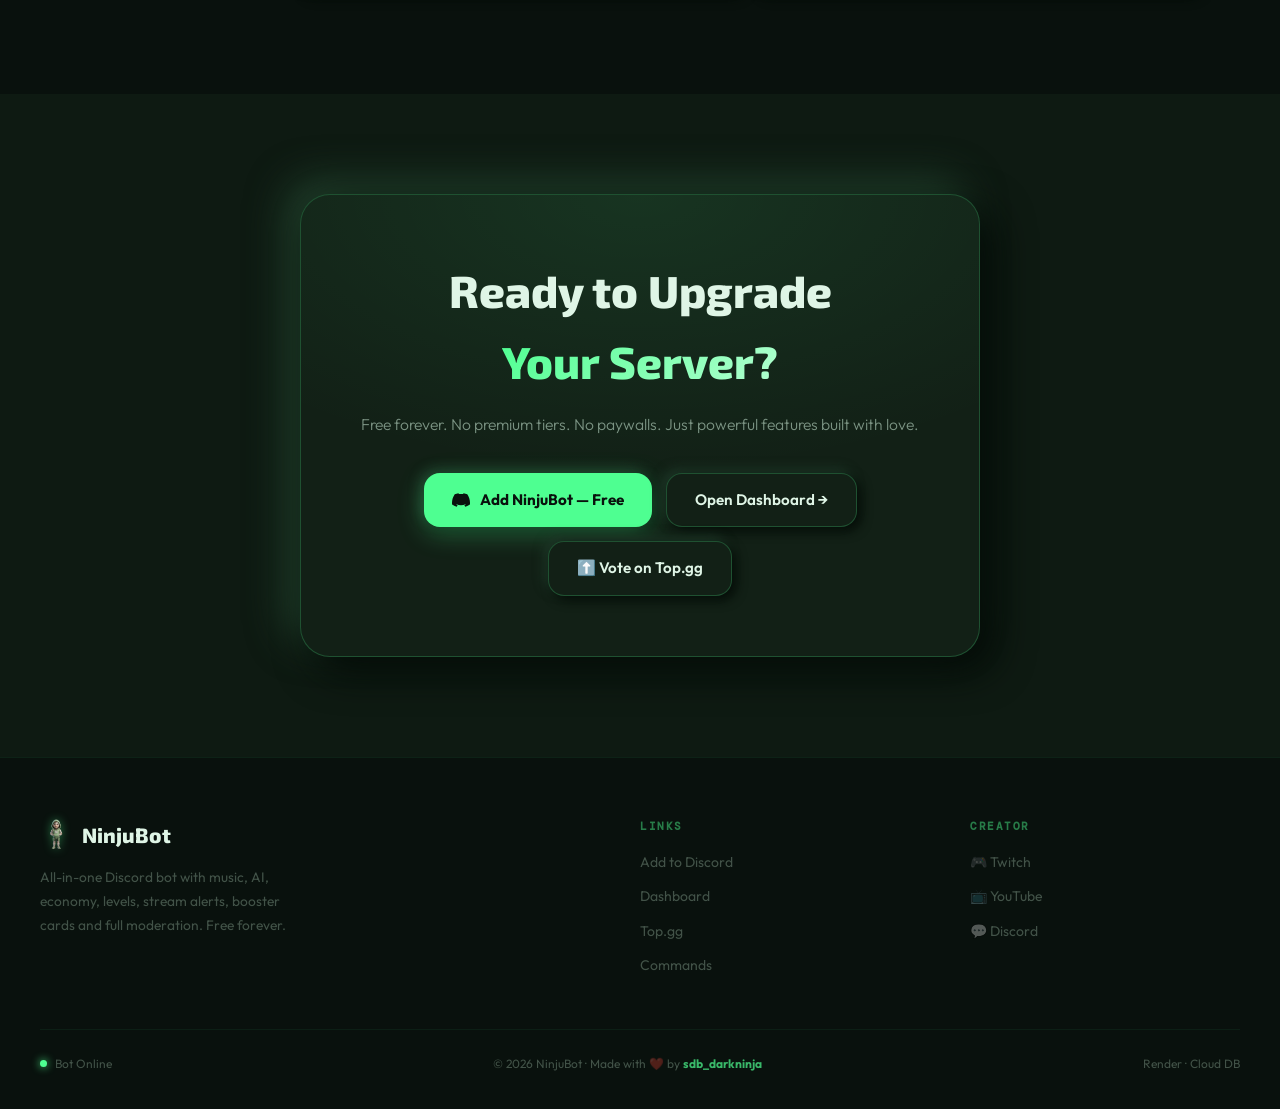
==== commit 3a1e58c4: "cards wobel" ====
--- a/index.html
+++ b/index.html
@@ -386,5 +386,35 @@
   btn.addEventListener('mouseleave',stop);
 })();
 </script>
+
+<script>
+// ── Card 3D Wobble ────────────────────────────────────────────
+(function() {
+  const TILT = 12;      // max tilt degrees
+  const SCALE = 1.03;   // scale on hover
+  const LIFT  = -8;     // translateY px
+
+  document.querySelectorAll('.fc').forEach(card => {
+    card.addEventListener('mousemove', e => {
+      const r = card.getBoundingClientRect();
+      const x = (e.clientX - r.left) / r.width  - 0.5;  // -0.5 to 0.5
+      const y = (e.clientY - r.top)  / r.height - 0.5;
+      const rotX = (-y * TILT).toFixed(2);
+      const rotY = ( x * TILT).toFixed(2);
+      card.style.transform = `perspective(600px) rotateX(${rotX}deg) rotateY(${rotY}deg) scale(${SCALE}) translateY(${LIFT}px)`;
+      card.style.transition = 'box-shadow 0.25s ease, border-color 0.25s ease';
+    });
+
+    card.addEventListener('mouseleave', () => {
+      card.style.transform = 'perspective(600px) rotateX(0deg) rotateY(0deg) scale(1) translateY(0px)';
+      card.style.transition = 'transform 0.45s cubic-bezier(0.23,1,0.32,1), box-shadow 0.25s ease, border-color 0.25s ease';
+    });
+
+    card.addEventListener('mouseenter', () => {
+      card.style.transition = 'transform 0.1s ease, box-shadow 0.25s ease, border-color 0.25s ease';
+    });
+  });
+})();
+</script>
 </body>
 </html>
--- a/style.css
+++ b/style.css
@@ -265,11 +265,18 @@
 /* ════════════ FEATURES ════════════ */
 .features{background:var(--base)}
 .feat-grid{display:grid;grid-template-columns:repeat(3,1fr);gap:18px;margin-top:52px}
-.fc{padding:30px;background:var(--surface);border-radius:var(--r-lg);box-shadow:var(--neu-out);border:1px solid rgba(78,255,145,0.05);transition:all var(--t) var(--ease),opacity 0.5s var(--ease),transform 0.5s var(--ease);position:relative;overflow:hidden}
+.fc{
+  padding:30px;background:var(--surface);border-radius:var(--r-lg);
+  box-shadow:var(--neu-out);border:1px solid rgba(78,255,145,0.05);
+  transition:box-shadow 0.25s ease,border-color 0.25s ease,opacity 0.5s ease,transform 0.5s ease;
+  position:relative;overflow:hidden;
+  transform-style:preserve-3d;
+  will-change:transform;
+}
 /* JS sets opacity:0 inline on .fc — this makes them visible once scrolled into view */
 .fc.in{opacity:1!important;transform:translateY(0)!important}
-.fc::after{content:'';position:absolute;top:0;left:0;right:0;height:1px;background:linear-gradient(90deg,transparent,var(--green-border),transparent);opacity:0;transition:opacity var(--t) var(--ease)}
-.fc:hover{transform:translateY(-6px);box-shadow:var(--neu-green);border-color:var(--green-border)}
+.fc::after{content:'';position:absolute;top:0;left:0;right:0;height:1px;background:linear-gradient(90deg,transparent,var(--green-border),transparent);opacity:0;transition:opacity 0.25s ease}
+.fc:hover{box-shadow:var(--neu-green);border-color:var(--green-border)}
 .fc:hover::after{opacity:1}
 .fc-badge{position:absolute;top:16px;right:16px;background:var(--green);color:var(--base-down);padding:3px 10px;border-radius:999px;font-size:0.62rem;font-weight:800;letter-spacing:0.5px;text-transform:uppercase}
 .fc-icon{width:46px;height:46px;border-radius:var(--r-sm);background:var(--green-lo);box-shadow:var(--neu-out-sm);display:flex;align-items:center;justify-content:center;font-size:1.3rem;margin-bottom:20px;border:1px solid var(--green-border)}
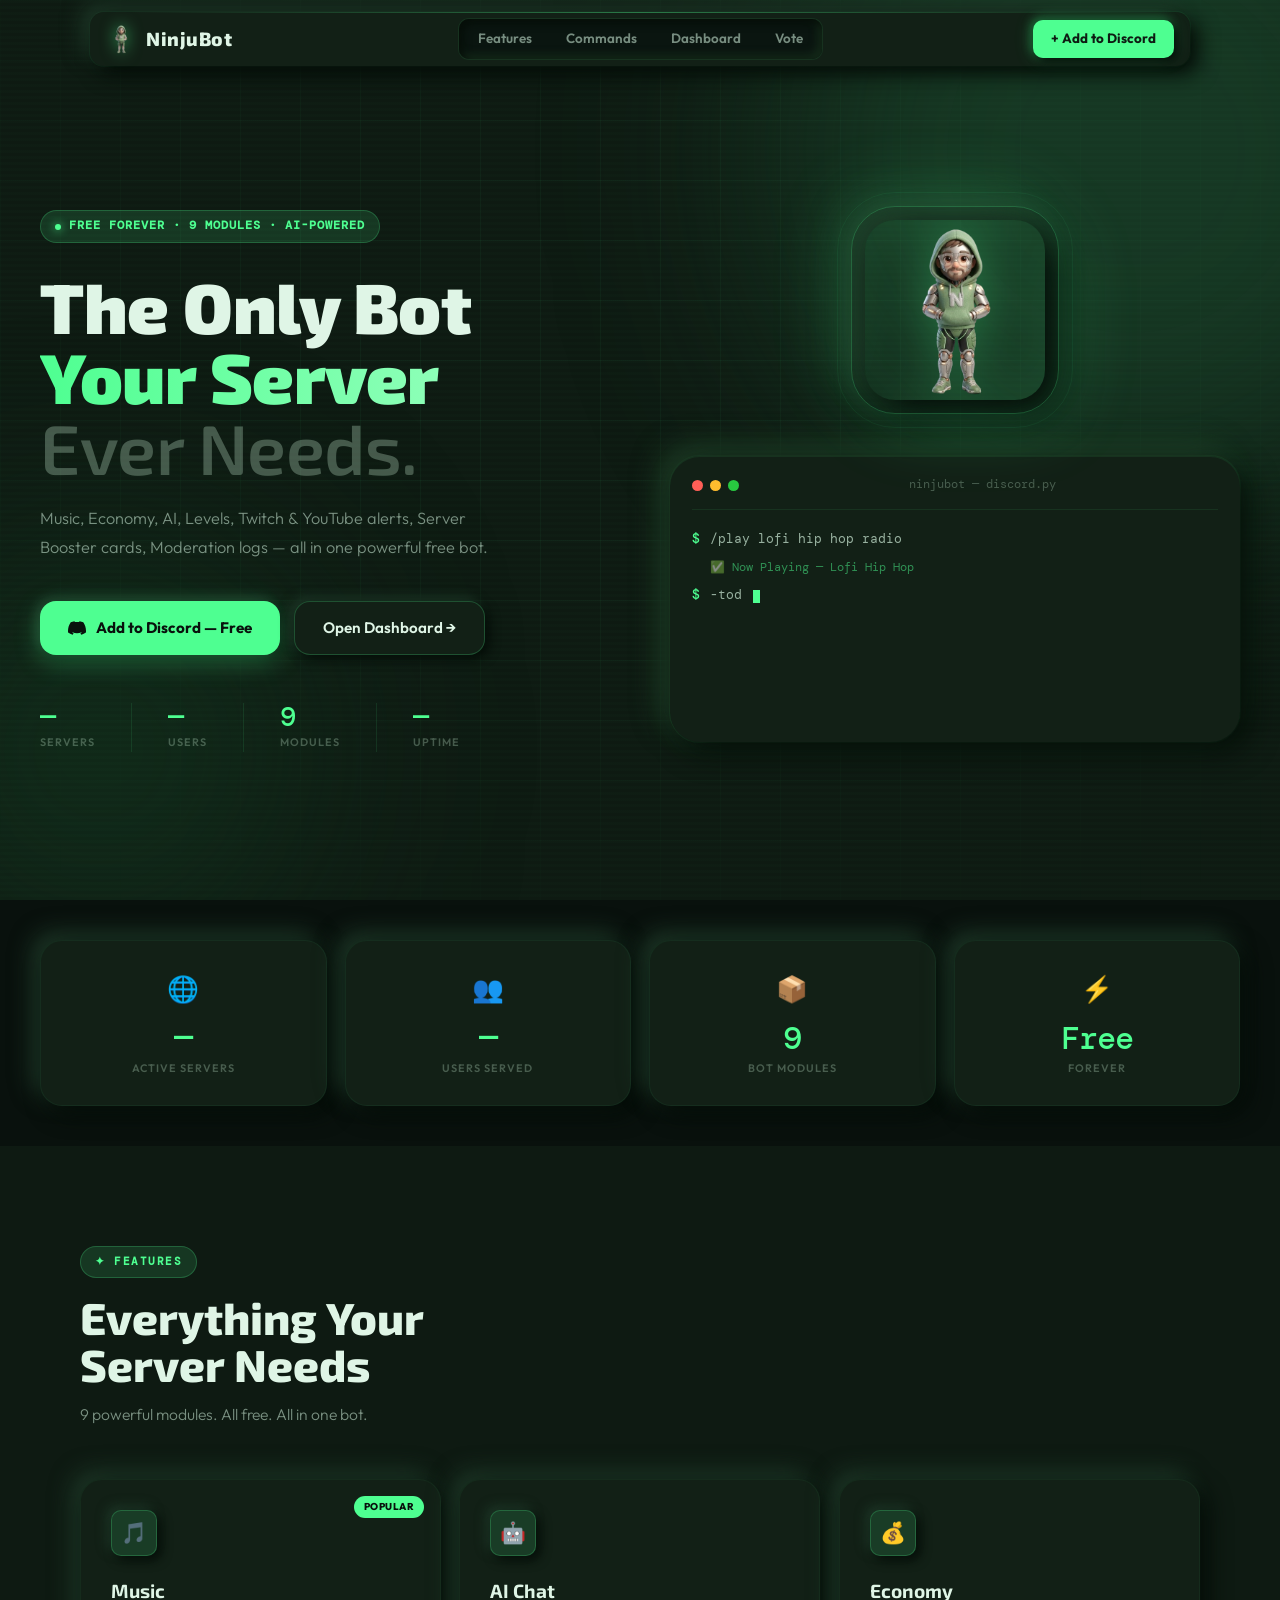
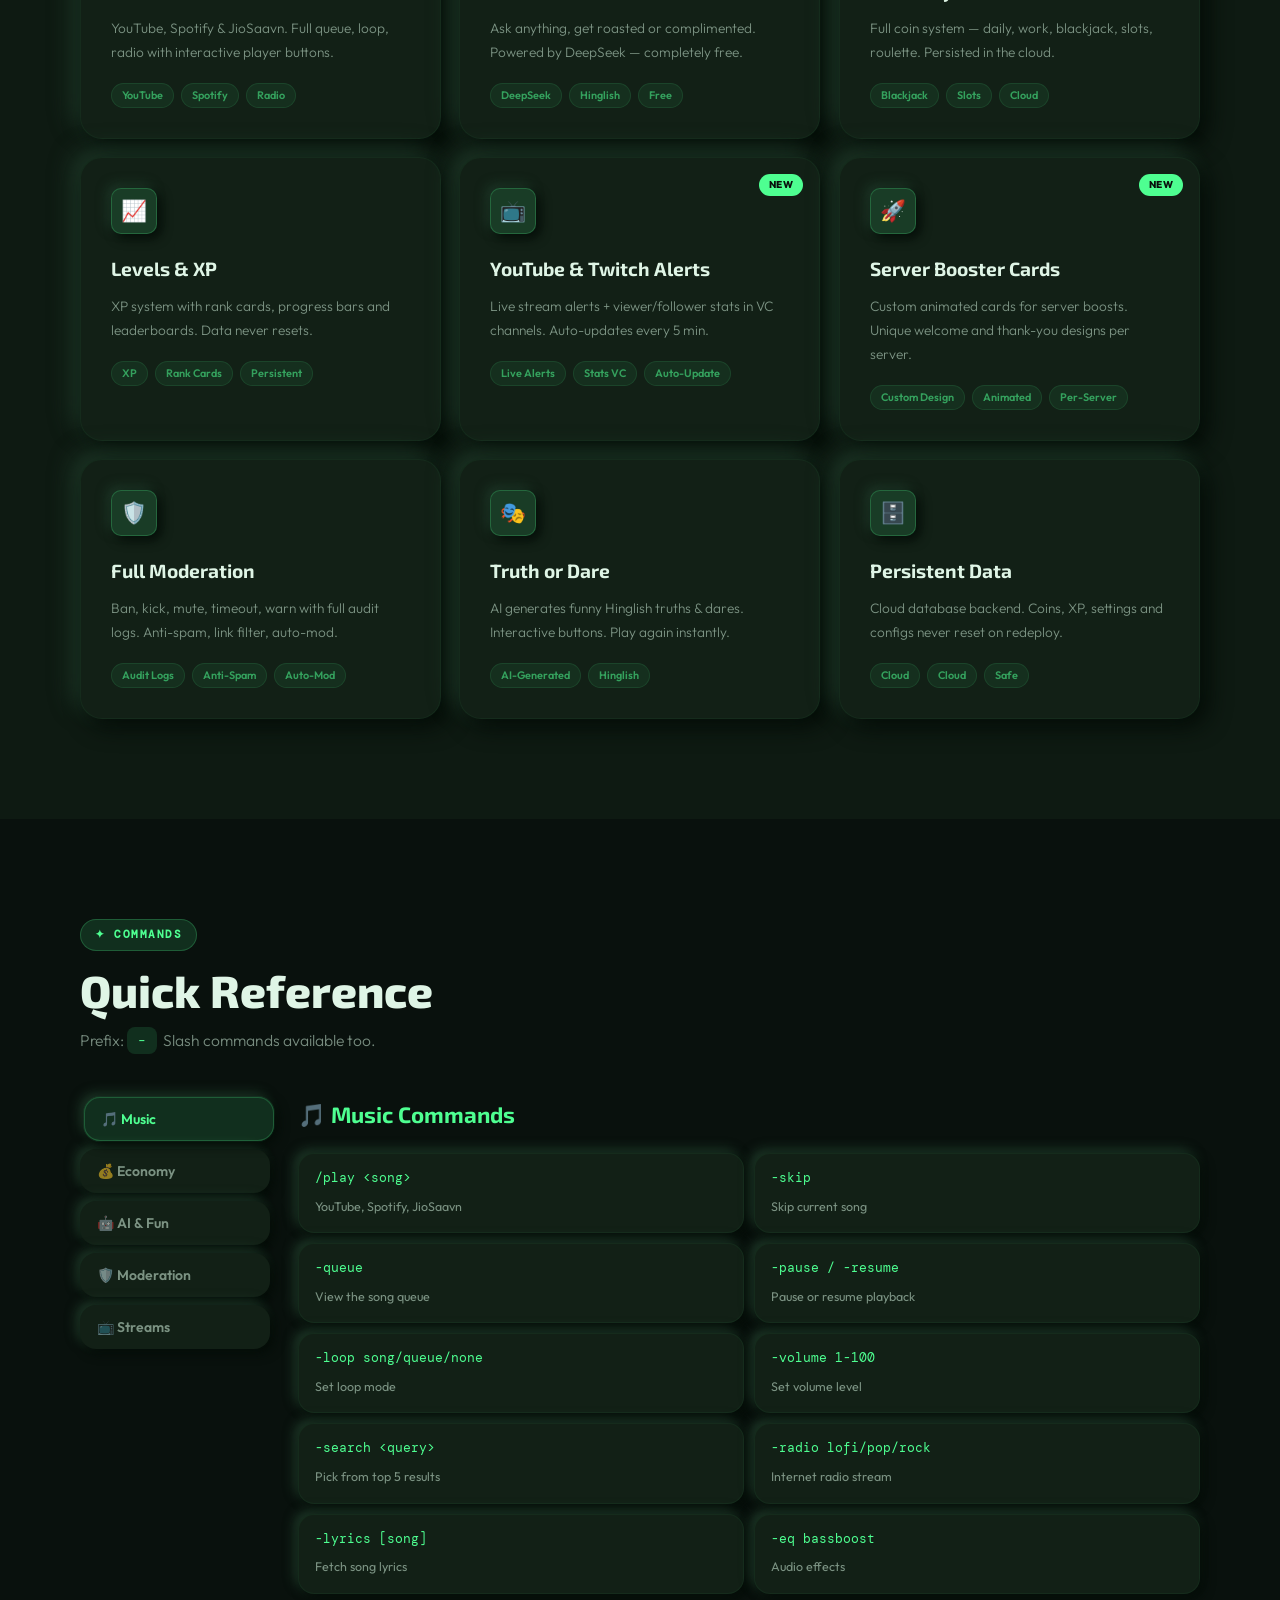
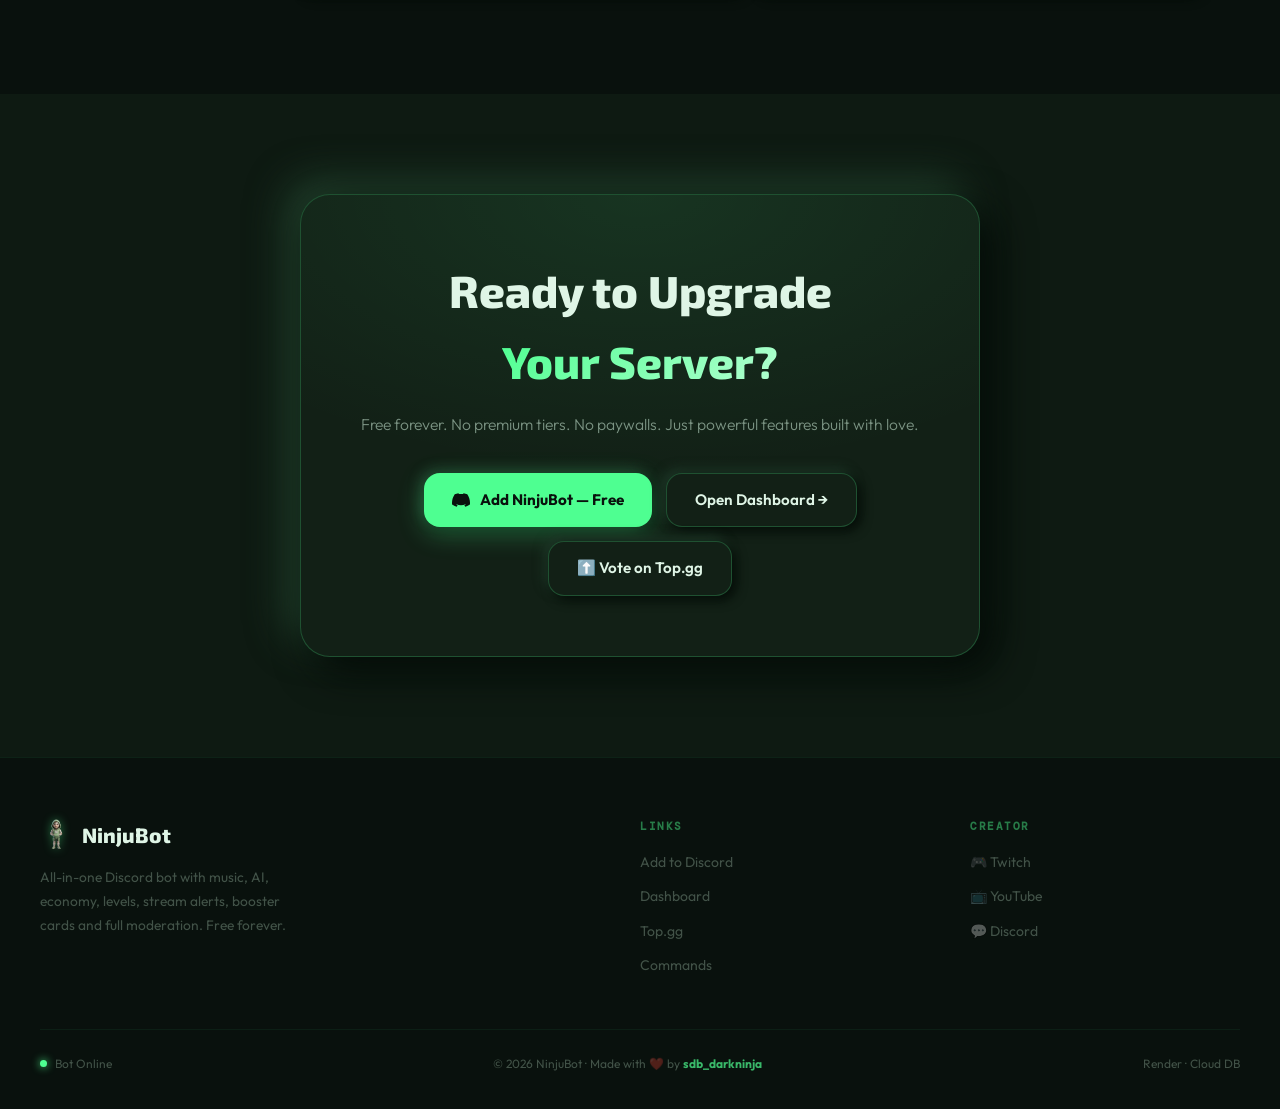
==== commit 158f012d: "fix wobeling" ====
--- a/index.html
+++ b/index.html
@@ -389,32 +389,31 @@
 
 <script>
 // ── Card 3D Wobble ────────────────────────────────────────────
-(function() {
-  const TILT = 12;      // max tilt degrees
-  const SCALE = 1.03;   // scale on hover
-  const LIFT  = -8;     // translateY px
+window.addEventListener('load', function() {
+  const TILT = 14;
+  const SCALE = 1.035;
 
   document.querySelectorAll('.fc').forEach(card => {
+    // clear any inline transform/transition set by initReveal so wobble can take over
+    card.addEventListener('mouseenter', () => {
+      card.style.transition = 'box-shadow 0.2s ease, border-color 0.2s ease';
+    });
+
     card.addEventListener('mousemove', e => {
-      const r = card.getBoundingClientRect();
-      const x = (e.clientX - r.left) / r.width  - 0.5;  // -0.5 to 0.5
-      const y = (e.clientY - r.top)  / r.height - 0.5;
-      const rotX = (-y * TILT).toFixed(2);
-      const rotY = ( x * TILT).toFixed(2);
-      card.style.transform = `perspective(600px) rotateX(${rotX}deg) rotateY(${rotY}deg) scale(${SCALE}) translateY(${LIFT}px)`;
-      card.style.transition = 'box-shadow 0.25s ease, border-color 0.25s ease';
+      const r  = card.getBoundingClientRect();
+      const x  = (e.clientX - r.left) / r.width  - 0.5;
+      const y  = (e.clientY - r.top)  / r.height - 0.5;
+      const rX = (-y * TILT).toFixed(2);
+      const rY = ( x * TILT).toFixed(2);
+      card.style.transform = `perspective(700px) rotateX(${rX}deg) rotateY(${rY}deg) scale(${SCALE})`;
     });
 
     card.addEventListener('mouseleave', () => {
-      card.style.transform = 'perspective(600px) rotateX(0deg) rotateY(0deg) scale(1) translateY(0px)';
-      card.style.transition = 'transform 0.45s cubic-bezier(0.23,1,0.32,1), box-shadow 0.25s ease, border-color 0.25s ease';
-    });
-
-    card.addEventListener('mouseenter', () => {
-      card.style.transition = 'transform 0.1s ease, box-shadow 0.25s ease, border-color 0.25s ease';
+      card.style.transition = 'transform 0.5s cubic-bezier(0.23,1,0.32,1), box-shadow 0.2s ease, border-color 0.2s ease';
+      card.style.transform  = 'perspective(700px) rotateX(0deg) rotateY(0deg) scale(1)';
     });
   });
-})();
+});
 </script>
 </body>
 </html>
--- a/style.css
+++ b/style.css
@@ -268,7 +268,7 @@
 .fc{
   padding:30px;background:var(--surface);border-radius:var(--r-lg);
   box-shadow:var(--neu-out);border:1px solid rgba(78,255,145,0.05);
-  transition:box-shadow 0.25s ease,border-color 0.25s ease,opacity 0.5s ease,transform 0.5s ease;
+  transition:box-shadow 0.25s ease,border-color 0.25s ease,opacity 0.5s ease;
   position:relative;overflow:hidden;
   transform-style:preserve-3d;
   will-change:transform;
@@ -276,7 +276,7 @@
 /* JS sets opacity:0 inline on .fc — this makes them visible once scrolled into view */
 .fc.in{opacity:1!important;transform:translateY(0)!important}
 .fc::after{content:'';position:absolute;top:0;left:0;right:0;height:1px;background:linear-gradient(90deg,transparent,var(--green-border),transparent);opacity:0;transition:opacity 0.25s ease}
-.fc:hover{box-shadow:var(--neu-green);border-color:var(--green-border)}
+.fc:hover{box-shadow:var(--neu-green);border-color:var(--green-border);}
 .fc:hover::after{opacity:1}
 .fc-badge{position:absolute;top:16px;right:16px;background:var(--green);color:var(--base-down);padding:3px 10px;border-radius:999px;font-size:0.62rem;font-weight:800;letter-spacing:0.5px;text-transform:uppercase}
 .fc-icon{width:46px;height:46px;border-radius:var(--r-sm);background:var(--green-lo);box-shadow:var(--neu-out-sm);display:flex;align-items:center;justify-content:center;font-size:1.3rem;margin-bottom:20px;border:1px solid var(--green-border)}
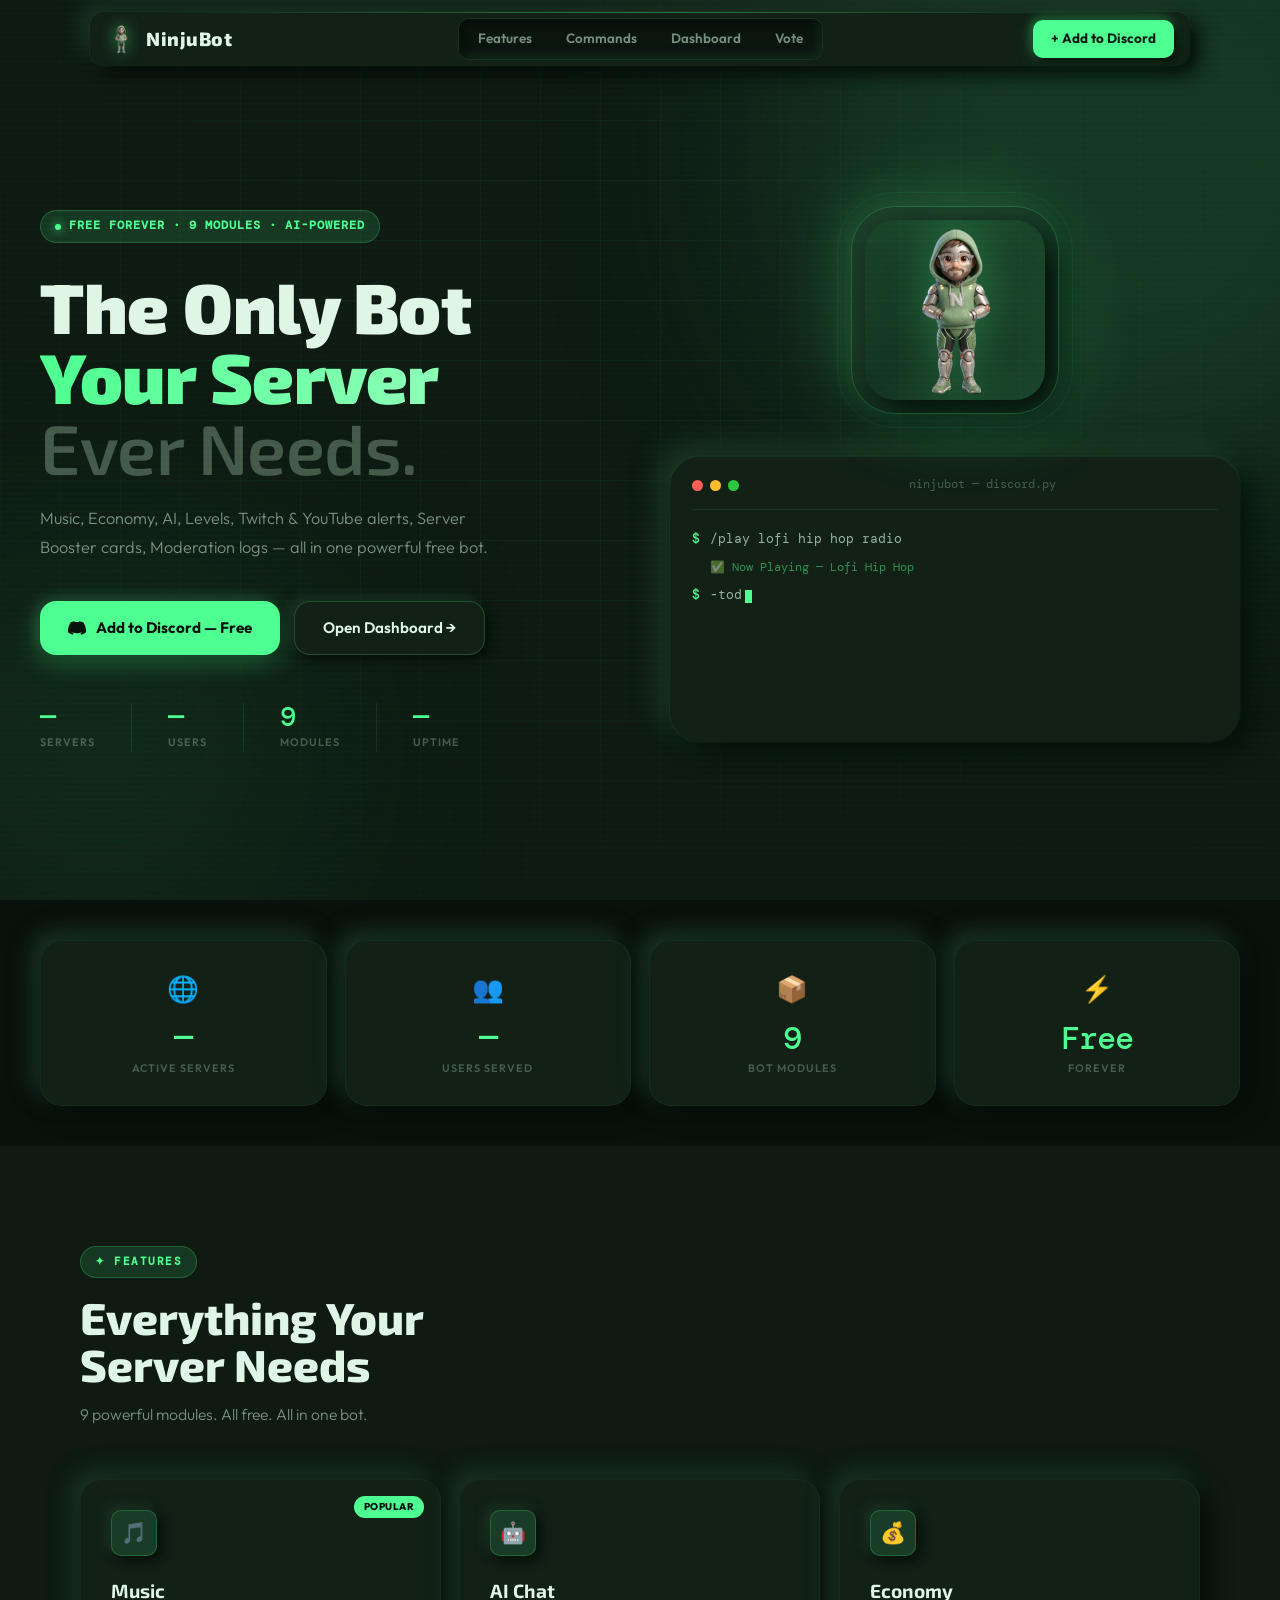
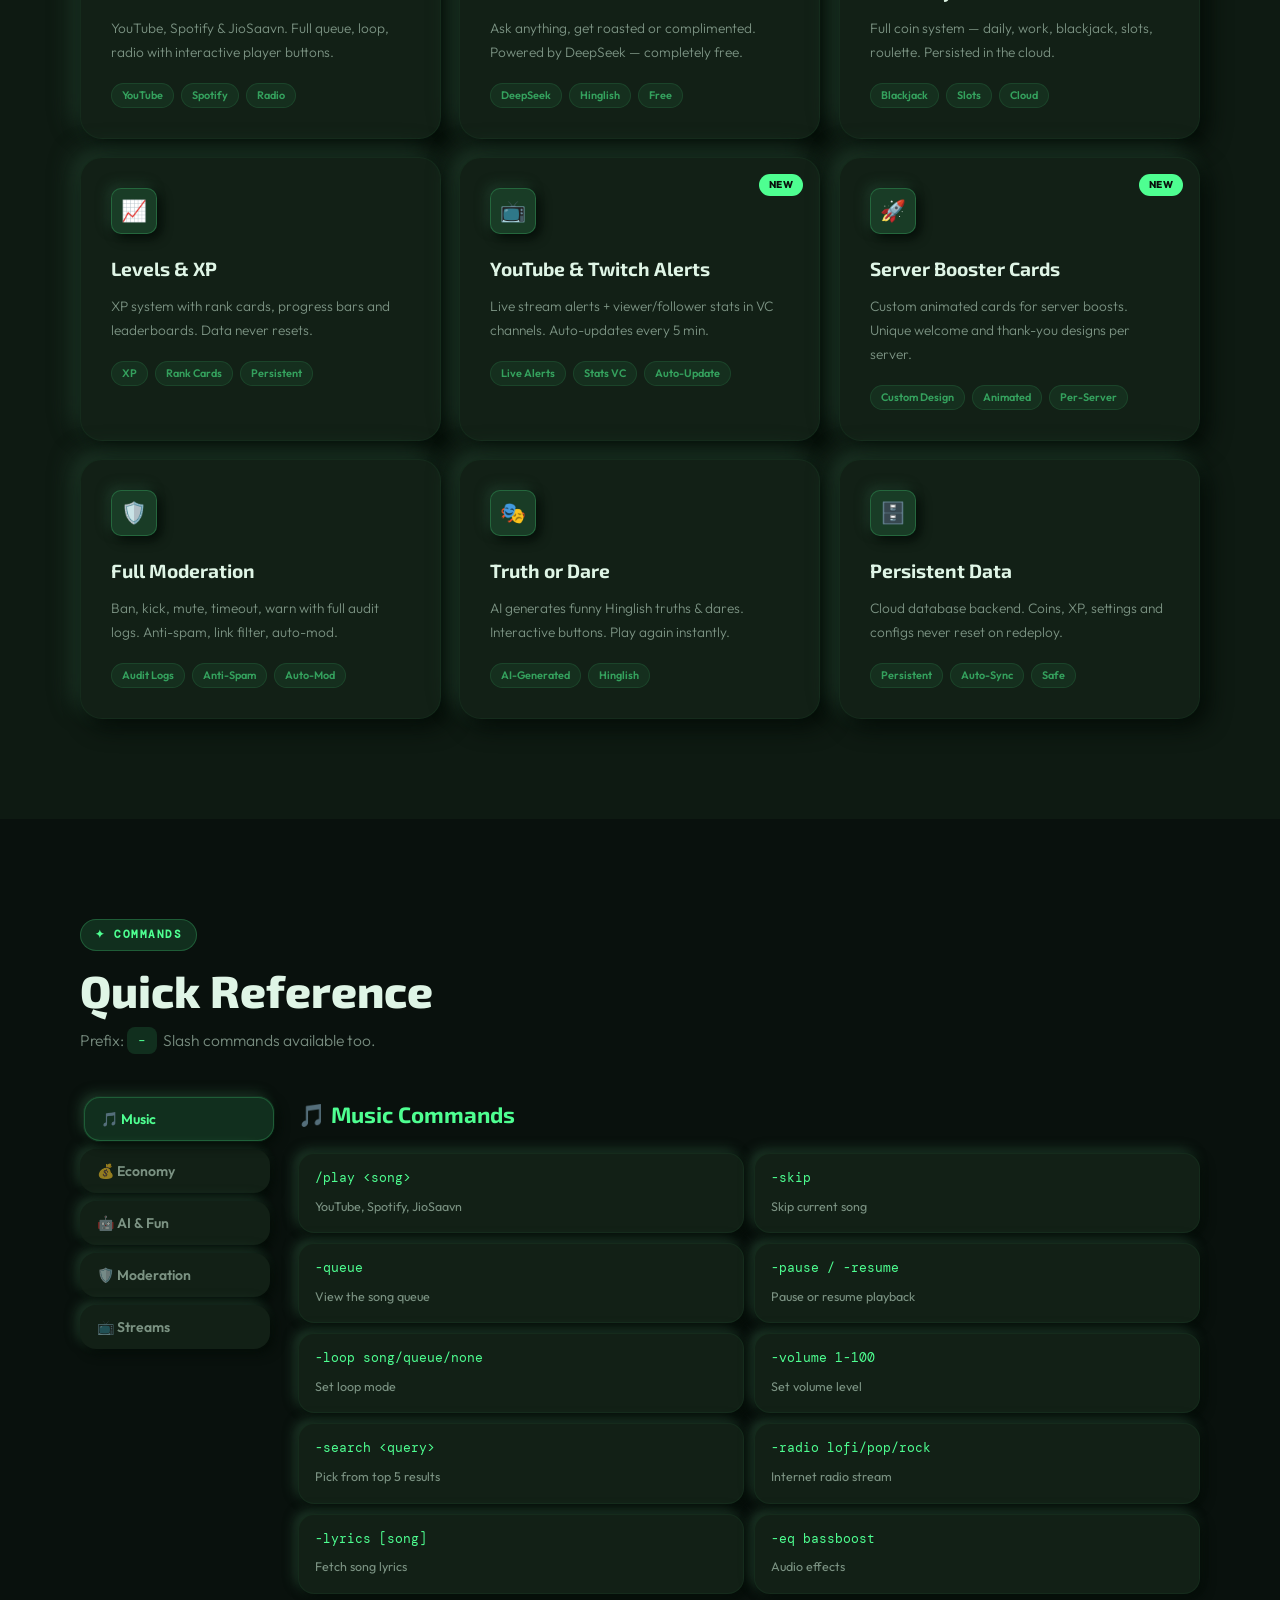
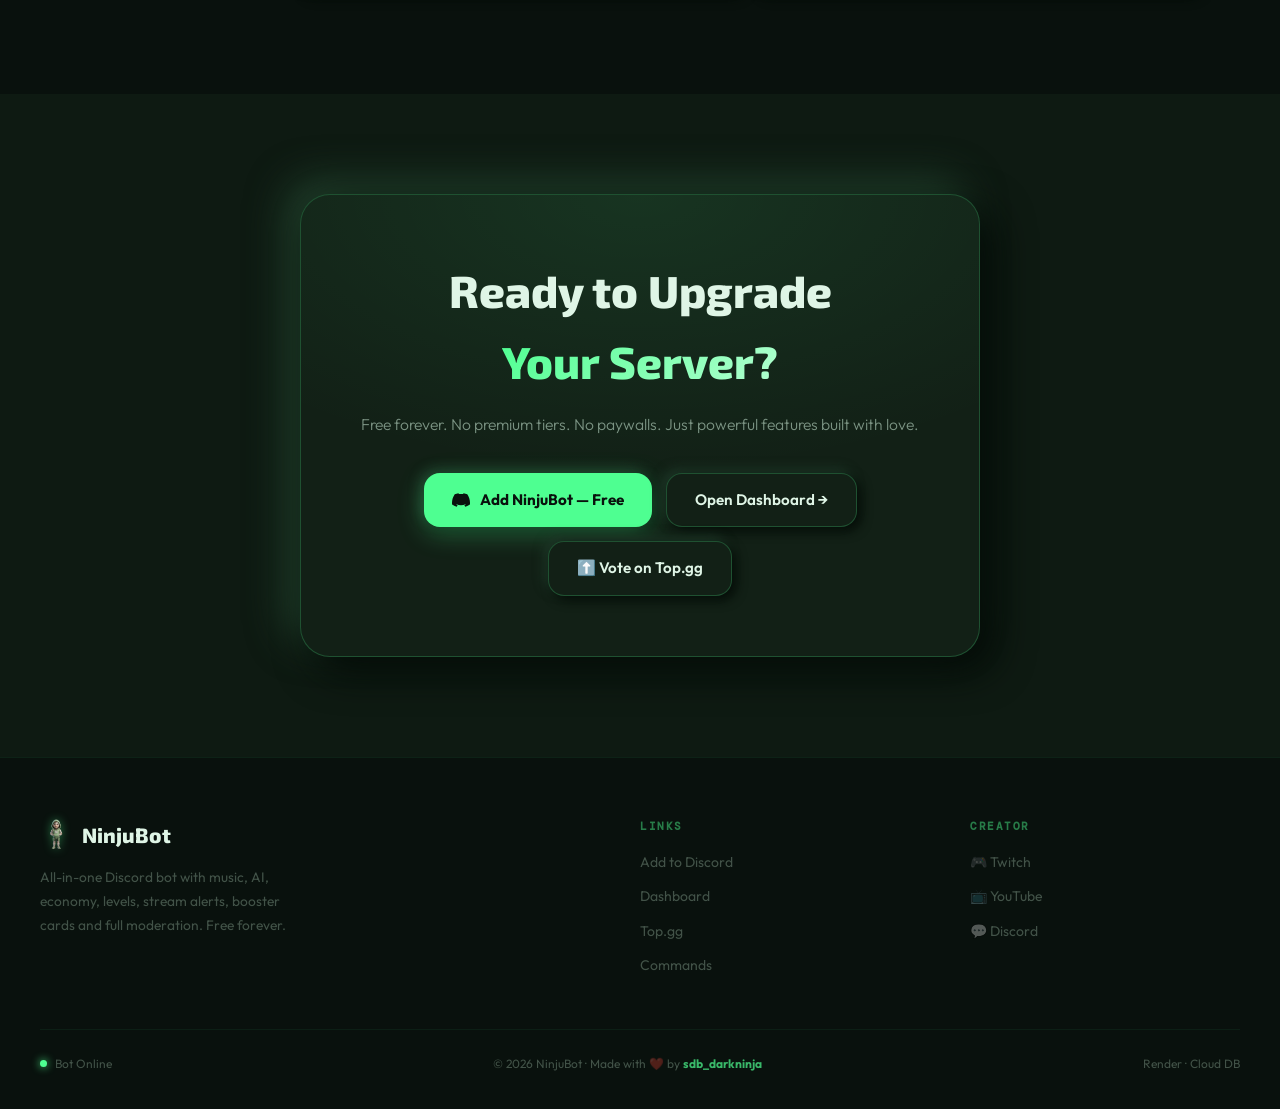
==== commit 87d3dc1b: "fix" ====
--- a/index.html
+++ b/index.html
@@ -104,7 +104,7 @@
       <div class="fc"><div class="fc-badge">New</div><div class="fc-icon">🚀</div><h3 class="fc-title">Server Booster Cards</h3><p class="fc-desc">Custom animated cards for server boosts. Unique welcome and thank-you designs per server.</p><div class="fc-tags"><span class="fc-tag">Custom Design</span><span class="fc-tag">Animated</span><span class="fc-tag">Per-Server</span></div></div>
       <div class="fc"><div class="fc-icon">🛡️</div><h3 class="fc-title">Full Moderation</h3><p class="fc-desc">Ban, kick, mute, timeout, warn with full audit logs. Anti-spam, link filter, auto-mod.</p><div class="fc-tags"><span class="fc-tag">Audit Logs</span><span class="fc-tag">Anti-Spam</span><span class="fc-tag">Auto-Mod</span></div></div>
       <div class="fc"><div class="fc-icon">🎭</div><h3 class="fc-title">Truth or Dare</h3><p class="fc-desc">AI generates funny Hinglish truths & dares. Interactive buttons. Play again instantly.</p><div class="fc-tags"><span class="fc-tag">AI-Generated</span><span class="fc-tag">Hinglish</span></div></div>
-      <div class="fc"><div class="fc-icon">🗄️</div><h3 class="fc-title">Persistent Data</h3><p class="fc-desc">Cloud database backend. Coins, XP, settings and configs never reset on redeploy.</p><div class="fc-tags"><span class="fc-tag">Cloud</span><span class="fc-tag">Cloud</span><span class="fc-tag">Safe</span></div></div>
+      <div class="fc"><div class="fc-icon">🗄️</div><h3 class="fc-title">Persistent Data</h3><p class="fc-desc">Cloud database backend. Coins, XP, settings and configs never reset on redeploy.</p><div class="fc-tags"><span class="fc-tag">Persistent</span><span class="fc-tag">Auto-Sync</span><span class="fc-tag">Safe</span></div></div>
     </div>
   </div>
 </section>
@@ -388,29 +388,52 @@
 </script>
 
 <script>
-// ── Card 3D Wobble ────────────────────────────────────────────
+// ── Card codeblock-style wobble ───────────────────────────────
 window.addEventListener('load', function() {
-  const TILT = 14;
-  const SCALE = 1.035;
-
   document.querySelectorAll('.fc').forEach(card => {
-    // clear any inline transform/transition set by initReveal so wobble can take over
+    let raf = null;
+    let targetX = 0, targetY = 0;
+    let currentX = 0, currentY = 0;
+    let hovering = false;
+
+    // smooth lerp animation loop
+    function animate() {
+      currentX += (targetX - currentX) * 0.08;
+      currentY += (targetY - currentY) * 0.08;
+
+      const dx = Math.abs(targetX - currentX);
+      const dy = Math.abs(targetY - currentY);
+
+      card.style.transform = `perspective(800px) rotateX(${currentX.toFixed(3)}deg) rotateY(${currentY.toFixed(3)}deg) scale(${hovering ? 1.03 : 1})`;
+
+      if (hovering || dx > 0.01 || dy > 0.01) {
+        raf = requestAnimationFrame(animate);
+      } else {
+        card.style.transform = 'perspective(800px) rotateX(0deg) rotateY(0deg) scale(1)';
+        raf = null;
+      }
+    }
+
     card.addEventListener('mouseenter', () => {
-      card.style.transition = 'box-shadow 0.2s ease, border-color 0.2s ease';
+      hovering = true;
+      card.style.transition = 'box-shadow 0.25s ease, border-color 0.25s ease';
+      if (!raf) raf = requestAnimationFrame(animate);
     });
 
     card.addEventListener('mousemove', e => {
-      const r  = card.getBoundingClientRect();
-      const x  = (e.clientX - r.left) / r.width  - 0.5;
-      const y  = (e.clientY - r.top)  / r.height - 0.5;
-      const rX = (-y * TILT).toFixed(2);
-      const rY = ( x * TILT).toFixed(2);
-      card.style.transform = `perspective(700px) rotateX(${rX}deg) rotateY(${rY}deg) scale(${SCALE})`;
+      const r = card.getBoundingClientRect();
+      const x = (e.clientX - r.left) / r.width  - 0.5;
+      const y = (e.clientY - r.top)  / r.height - 0.5;
+      targetX = -y * 16;
+      targetY =  x * 16;
     });
 
     card.addEventListener('mouseleave', () => {
-      card.style.transition = 'transform 0.5s cubic-bezier(0.23,1,0.32,1), box-shadow 0.2s ease, border-color 0.2s ease';
-      card.style.transform  = 'perspective(700px) rotateX(0deg) rotateY(0deg) scale(1)';
+      hovering = false;
+      targetX = 0;
+      targetY = 0;
+      card.style.transition = 'box-shadow 0.25s ease, border-color 0.25s ease';
+      if (!raf) raf = requestAnimationFrame(animate);
     });
   });
 });
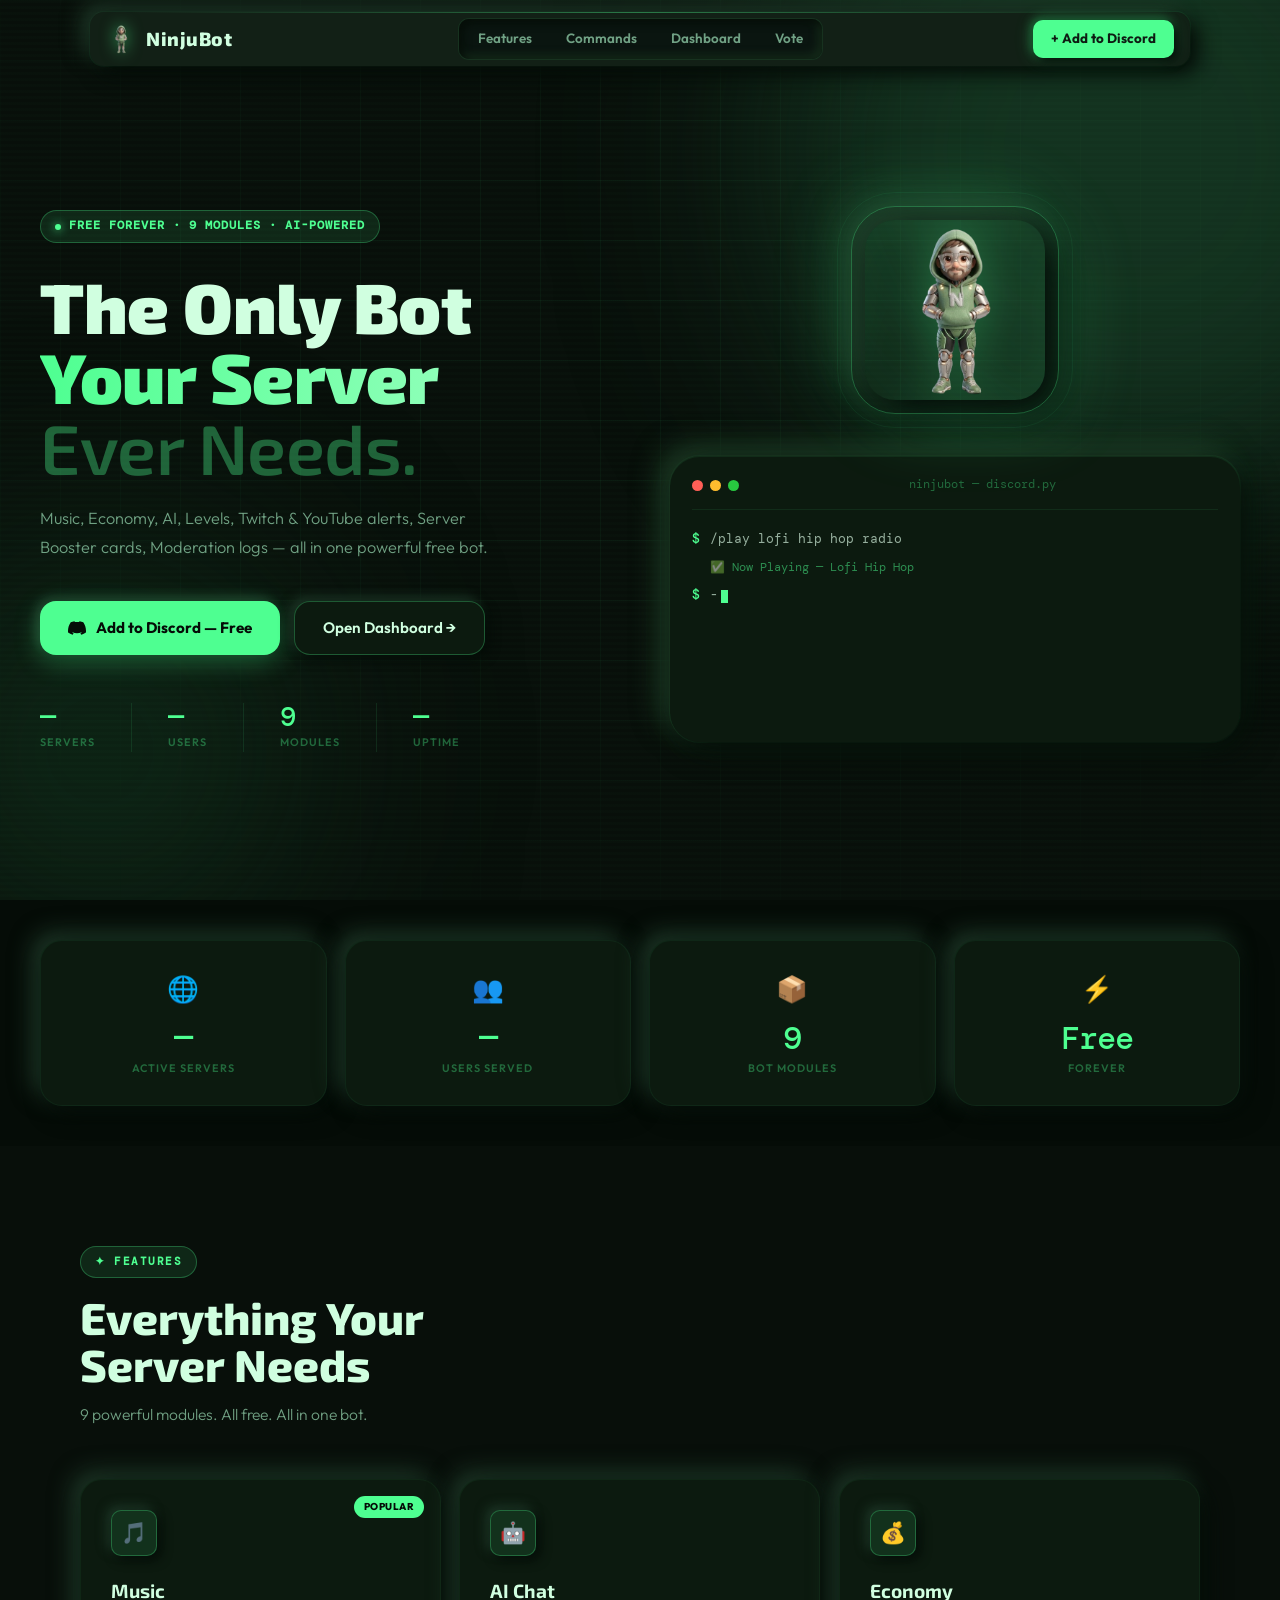
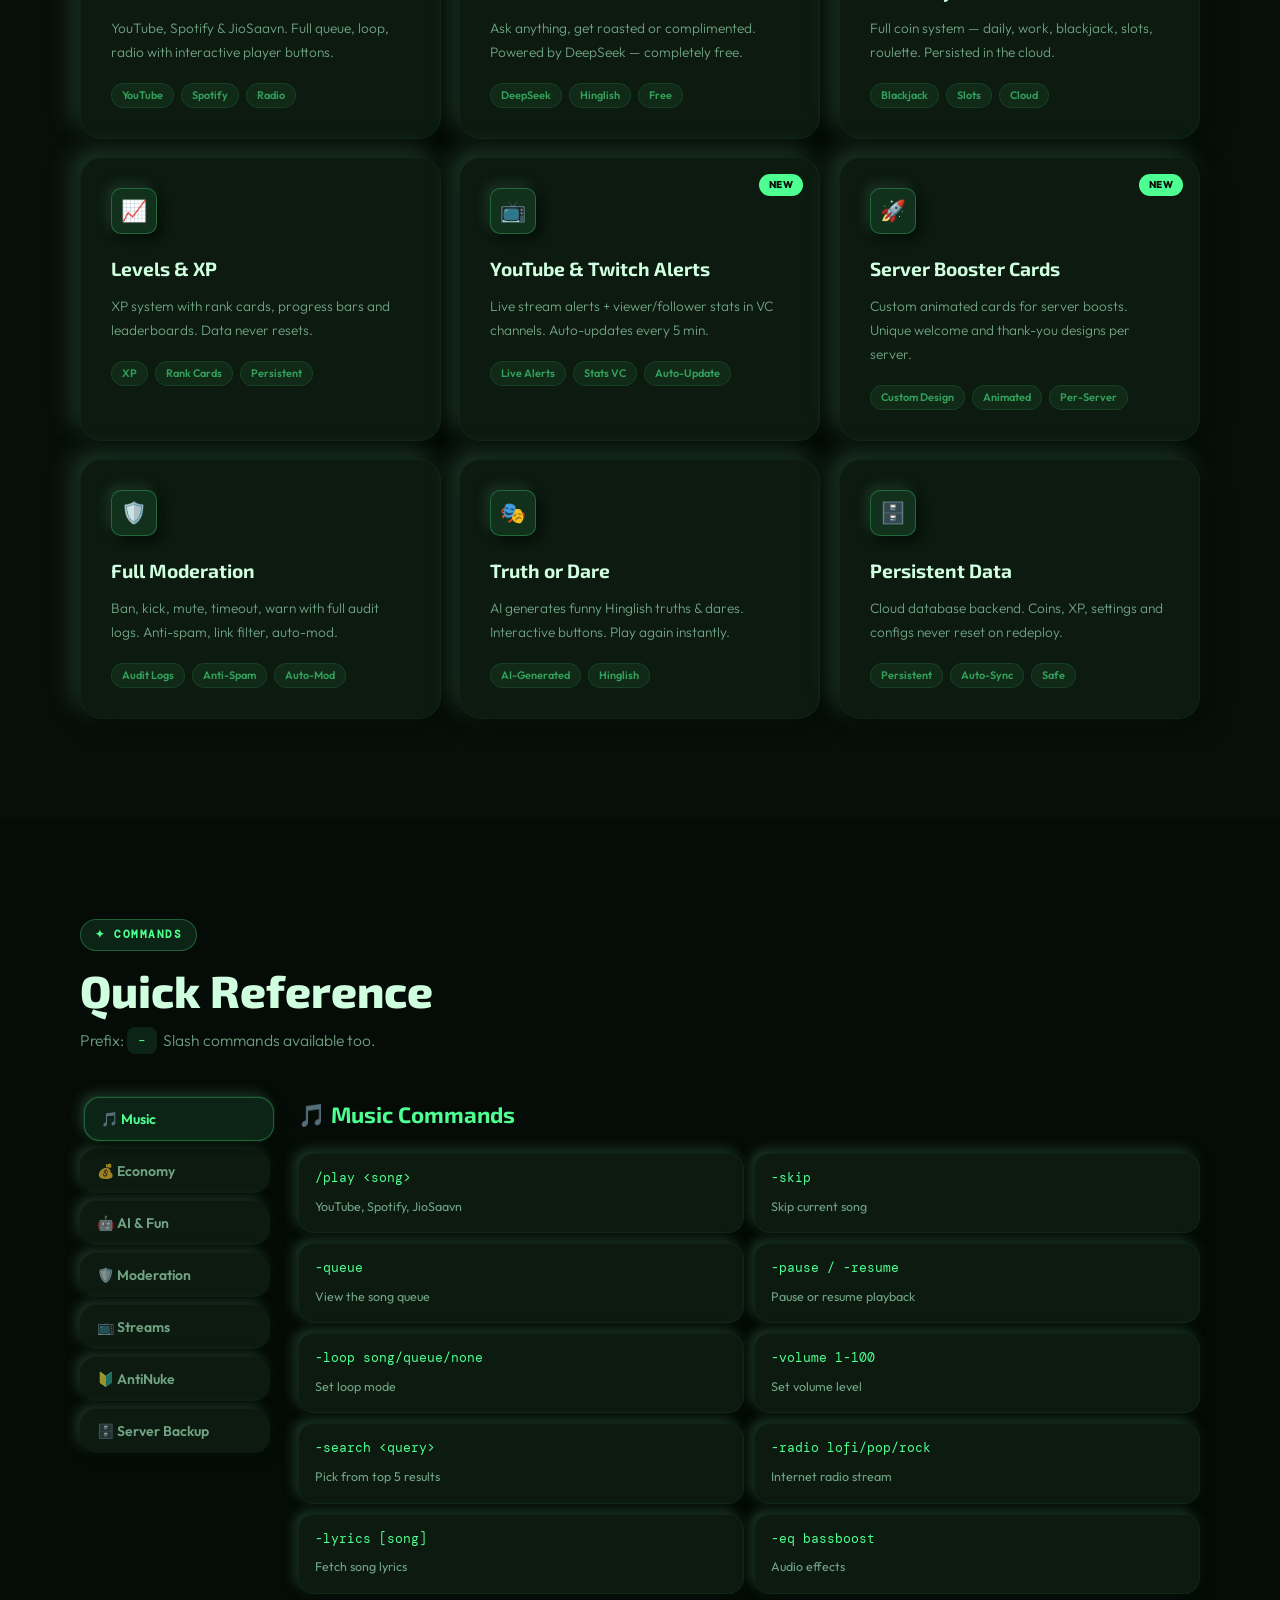
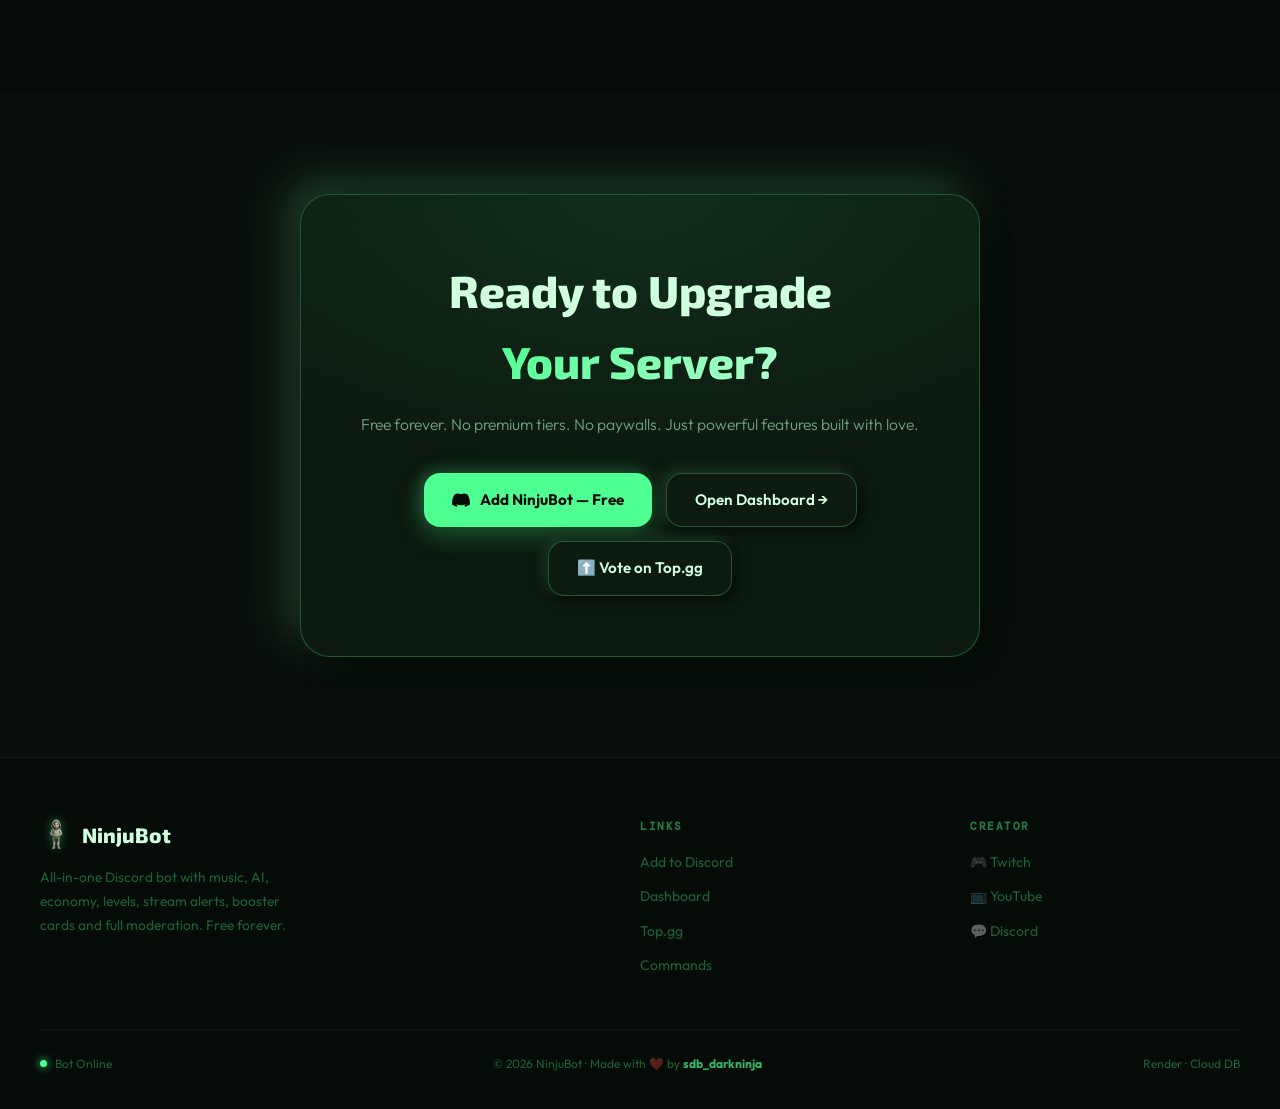
==== commit 16f544fa: "fix" ====
--- a/index.html
+++ b/index.html
@@ -123,6 +123,8 @@
         <button class="ctab" onclick="showTab('ai',this)">🤖 AI & Fun</button>
         <button class="ctab" onclick="showTab('mod',this)">🛡️ Moderation</button>
         <button class="ctab" onclick="showTab('stream',this)">📺 Streams</button>
+        <button class="ctab" onclick="showTab('antinuke',this)">🔰 AntiNuke</button>
+        <button class="ctab" onclick="showTab('backup',this)">🗄️ Server Backup</button>
       </div>
       <div>
         <div id="p-music" class="cpanel active">
@@ -189,6 +191,38 @@
             <div class="ce"><code>-youtubealert #channel</code><span>Set YouTube video alert channel</span></div>
             <div class="ce"><code>-twitchstats</code><span>Show current Twitch stats</span></div>
             <div class="ce"><code>-twitchreset</code><span>Delete saved Twitch channel IDs</span></div>
+          </div>
+        </div>
+        <div id="p-antinuke" class="cpanel">
+          <div class="cpanel-h">🔰 AntiNuke Commands</div>
+          <div class="cmd-grid">
+            <div class="ce"><code>-antinuke on/off</code><span>Enable or disable AntiNuke protection</span></div>
+            <div class="ce"><code>-antinuke status</code><span>Show current AntiNuke settings</span></div>
+            <div class="ce"><code>-antinuke whitelist @user</code><span>Whitelist a trusted admin user</span></div>
+            <div class="ce"><code>-antinuke unwhitelist @user</code><span>Remove user from whitelist</span></div>
+            <div class="ce"><code>-antinuke punishment ban/kick/strip</code><span>Set action on nuke detection</span></div>
+            <div class="ce"><code>-antinuke threshold &lt;action&gt; &lt;n&gt;</code><span>Set trigger threshold per action</span></div>
+            <div class="ce"><code>-antinuke logchannel #channel</code><span>Set alert log channel</span></div>
+            <div class="ce"><code>-antinuke reset</code><span>Reset all thresholds to default</span></div>
+          </div>
+          <div style="margin-top:18px;padding:14px 18px;border-radius:var(--r-md);background:var(--green-lo);border:1px solid var(--green-border);font-size:0.82rem;color:var(--tx-2);line-height:1.7">
+            <strong style="color:var(--green)">🔰 What AntiNuke does:</strong><br>
+            Monitors mass bans, kicks, channel/role deletions and permission changes in real time. If a compromised admin account tries to nuke your server, NinjuBot automatically bans or strips them before the damage spreads. Configure thresholds &amp; punishment via Dashboard or commands.
+          </div>
+        </div>
+        <div id="p-backup" class="cpanel">
+          <div class="cpanel-h">🗄️ Server Backup Commands</div>
+          <div class="cmd-grid">
+            <div class="ce"><code>-backup create [label]</code><span>Create a full server backup</span></div>
+            <div class="ce"><code>-backup list</code><span>List all saved backups</span></div>
+            <div class="ce"><code>-backup restore &lt;id&gt;</code><span>Restore roles &amp; channels (owner only)</span></div>
+            <div class="ce"><code>-backup delete &lt;id&gt;</code><span>Delete a backup (owner only)</span></div>
+            <div class="ce"><code>-backup preview &lt;id&gt;</code><span>Preview backup contents</span></div>
+            <div class="ce"><code>-backup info</code><span>Show backup storage usage</span></div>
+          </div>
+          <div style="margin-top:18px;padding:14px 18px;border-radius:var(--r-md);background:var(--green-lo);border:1px solid var(--green-border);font-size:0.82rem;color:var(--tx-2);line-height:1.7">
+            <strong style="color:var(--green)">🗄️ What Server Backup saves:</strong><br>
+            Roles (names, colours, permissions), channels (categories, text &amp; voice, topics, slowmode), server emoji and member count snapshot. Restore is non-destructive — it recreates missing items without deleting existing ones. Only the server owner can create or restore backups.
           </div>
         </div>
       </div>
@@ -241,6 +275,21 @@
     </div>
   </div>
 </footer>
+
+<script>
+// ── Tab switcher for Commands section ────────────────────────
+function showTab(id, btn) {
+  // Hide all panels
+  document.querySelectorAll('.cpanel').forEach(p => p.classList.remove('active'));
+  // Deactivate all tab buttons
+  document.querySelectorAll('.ctab').forEach(b => b.classList.remove('active'));
+  // Show selected panel
+  const panel = document.getElementById('p-' + id);
+  if (panel) panel.classList.add('active');
+  // Activate clicked button
+  if (btn) btn.classList.add('active');
+}
+</script>
 
 <script>
 // ── Terminal Typewriter ────────────────────────────────────
--- a/style.css
+++ b/style.css
@@ -5,19 +5,20 @@
 @import url('https://fonts.googleapis.com/css2?family=Exo+2:wght@300;400;500;600;700;800;900&family=DM+Mono:wght@400;500&family=Outfit:wght@300;400;500;600;700&display=swap');
 
 :root {
+  --font-mono: "Courier New", Courier, monospace;
   /* ── Base surfaces — deep green-tinted dark ── */
-  --base:        #0e1a12;
-  --base-up:     #152019;
-  --base-down:   #09110d;
-  --surface:     #122016;
-  --surface-hi:  #1a2e20;
+  --base:        #080f0a;
+  --base-up:     #0b1a0d;
+  --base-down:   #050c07;
+  --surface:     #0c1a0f;
+  --surface-hi:  #112214;
 
   /* ── Accent ── */
   --green:       #4eff91;
   --green-dim:   #30d96a;
-  --green-lo:    rgba(78,255,145,0.13);
+  --green-lo:    rgba(78,255,145,0.1);
   --green-lo2:   rgba(78,255,145,0.07);
-  --green-border:rgba(78,255,145,0.22);
+  --green-border:rgba(78,255,145,0.28);
 
   /* ── Discord purple ── */
   --discord:     #5865f2;
@@ -44,9 +45,9 @@
   --neu-discord:8px 8px 22px #040c07,-8px -8px 22px #1e3828,0 0 0 1px var(--discord-b),0 0 28px rgba(88,101,242,0.12);
 
   /* ── Text ── */
-  --tx:   #dff5e6;
-  --tx-2: rgba(210,240,220,0.55);
-  --tx-3: rgba(200,235,210,0.3);
+  --tx:   #d0ffe0;
+  --tx-2: rgba(180,255,210,0.6);
+  --tx-3: rgba(78,255,145,0.35);
 
   /* ── Type ── */
   --font-d: 'Exo 2', sans-serif;
@@ -65,12 +66,13 @@
 /* ── Reset ── */
 *,*::before,*::after{box-sizing:border-box;margin:0;padding:0}
 html{scroll-behavior:smooth}
-body{font-family:var(--font-b);background:var(--base);color:var(--tx);line-height:1.6;overflow-x:hidden;-webkit-font-smoothing:antialiased}
+body{margin:0;font-family:var(--font-b);background:var(--base);color:var(--tx);line-height:1.6;overflow-x:hidden;-webkit-font-smoothing:antialiased}
 a{text-decoration:none;color:inherit}
 button{cursor:pointer;font-family:var(--font-b)}
-::-webkit-scrollbar{width:4px}
-::-webkit-scrollbar-track{background:var(--base-down)}
-::-webkit-scrollbar-thumb{background:var(--green-dim);border-radius:2px}
+::-webkit-scrollbar{width:5px;height:5px}
+::-webkit-scrollbar-track{background:#07100a}
+::-webkit-scrollbar-thumb{background:#2a6e3c;border-radius:3px}
+::-webkit-scrollbar-thumb:hover{background:#4eff91}
 
 /* ── Utilities ── */
 .wrap{max-width:var(--max-w);margin:0 auto;padding:0 40px}
@@ -292,7 +294,7 @@
 .ctab{display:flex;align-items:center;gap:12px;padding:12px 16px;border-radius:var(--r-md);background:var(--surface);box-shadow:var(--neu-out-sm);color:var(--tx-2);font-size:0.875rem;font-weight:600;border:1px solid transparent;transition:all var(--t) var(--ease);text-align:left}
 .ctab:hover{color:var(--tx);border-color:var(--green-border)}
 .ctab.active{background:var(--green-lo);color:var(--green);border-color:var(--green-border);box-shadow:var(--neu-gsm);transform:translateX(4px)}
-.cpanel{display:none;animation:fadeUp 0.28s var(--ease)}
+.cpanel{display:none;animation:fadeUp 0.28s var(--ease);margin-top:0}
 .cpanel.active{display:block}
 .cpanel-h{font-family:var(--font-d);font-size:1.4rem;font-weight:700;color:var(--green);margin-bottom:20px}
 .cmd-grid{display:grid;grid-template-columns:1fr 1fr;gap:10px}
@@ -330,33 +332,32 @@
 /* ════════════════════════════════════
    DASHBOARD LAYOUT
 ════════════════════════════════════ */
-.db-body{overflow:hidden;height:100vh;display:flex}
-.sidebar{width:250px;min-width:250px;height:100vh;background:var(--surface);box-shadow:var(--neu-out);display:flex;flex-direction:column;z-index:10;border-right:1px solid rgba(78,255,145,0.07)}
+.db-body{height:100vh;display:flex;overflow:visible}
+.sidebar{width:250px;min-width:250px;height:100vh;background:#0a1510;box-shadow:var(--neu-out);display:flex;flex-direction:column;z-index:10;border-right:1px solid rgba(78,255,145,0.15);overflow-y:auto;overflow-x:hidden}
 .sidebar-brand{padding:22px 20px;display:flex;align-items:center;gap:12px;font-family:var(--font-d);font-size:1.3rem;font-weight:800;border-bottom:1px solid rgba(78,255,145,0.08)}
 .sidebar-user{padding:14px 16px;margin:10px 12px;border-radius:var(--r-md);background:var(--base-down);box-shadow:var(--neu-in);display:flex;align-items:center;gap:10px;border:1px solid rgba(78,255,145,0.08)}
 .s-avatar{width:34px;height:34px;border-radius:50%;border:2px solid var(--green-border)}
 .s-uname{font-size:0.82rem;font-weight:700;color:var(--tx)}
 .s-tag{font-size:0.7rem;color:var(--tx-3);font-family:var(--font-m)}
-.sidebar-section{padding:10px 12px 4px;font-size:0.65rem;font-weight:700;text-transform:uppercase;letter-spacing:1.5px;color:var(--tx-3);font-family:var(--font-m)}
-.sidebar-nav{flex:1;padding:4px 12px;display:flex;flex-direction:column;gap:2px;overflow-y:auto}
-.sl{display:flex;align-items:center;gap:12px;padding:10px 14px;border-radius:var(--r-md);font-size:0.875rem;font-weight:600;color:var(--tx-2);transition:all var(--t) var(--ease);border:1px solid transparent;cursor:pointer}
+.sidebar-section{padding:8px 4px 4px;font-size:0.62rem;font-weight:700;text-transform:uppercase;letter-spacing:2px;color:rgba(78,255,145,.45);font-family:"Courier New",monospace}
+.sidebar-nav{padding:4px 10px;display:flex;flex-direction:column;gap:2px;overflow-y:auto}
+.sl{display:flex;align-items:center;gap:12px;padding:9px 12px;border-radius:var(--r-md);font-size:0.82rem;font-weight:600;color:rgba(180,255,210,.6);transition:all var(--t) var(--ease);border:1px solid transparent;cursor:pointer;font-family:"Courier New",monospace}
 .sl:hover{color:var(--tx);background:var(--green-lo2);border-color:rgba(78,255,145,0.08)}
-.sl.active{color:var(--green);background:var(--green-lo);border-color:var(--green-border);box-shadow:var(--neu-gsm)}
+.sl.active{color:#4eff91;background:rgba(78,255,145,0.08);border-color:rgba(78,255,145,0.3);box-shadow:0 0 12px rgba(78,255,145,0.08)}
 .sl-icon{font-size:1rem;width:20px;text-align:center;flex-shrink:0}
 .sl-badge{margin-left:auto;font-size:0.6rem;font-weight:700;padding:2px 7px;border-radius:999px;background:var(--green-lo);color:var(--green);border:1px solid var(--green-border);font-family:var(--font-m)}
 .sl-badge.red{background:var(--red-lo);color:var(--red);border-color:rgba(255,79,79,0.25)}
-.sidebar-foot{padding:14px 12px;border-top:1px solid rgba(78,255,145,0.08);display:flex;flex-direction:column;gap:8px}
+.sidebar-foot{padding:14px 12px;border-top:1px solid rgba(78,255,145,0.08);display:flex;flex-direction:column;gap:8px;margin-top:auto;flex-shrink:0}
 .bot-status-pill{display:flex;align-items:center;gap:10px;padding:10px 14px;border-radius:var(--r-md);background:var(--base-down);box-shadow:var(--neu-in);font-size:0.8rem;font-weight:600}
 .back-btn{padding:10px 14px;border-radius:var(--r-md);background:var(--surface);box-shadow:var(--neu-out-sm);font-size:0.8rem;color:var(--tx-2);text-align:center;transition:all var(--t) var(--ease);border:1px solid rgba(78,255,145,0.06)}
 .back-btn:hover{color:var(--green);border-color:var(--green-border)}
 
-.db-main{flex:1;height:100vh;display:flex;flex-direction:column;overflow:hidden}
-.topbar{height:64px;min-height:64px;padding:0 28px;display:flex;align-items:center;justify-content:space-between;background:var(--surface);box-shadow:var(--neu-out-sm);border-bottom:1px solid rgba(78,255,145,0.07)}
+.db-main{flex:1;display:flex;flex-direction:column;min-height:0;overflow:hidden}
+.topbar{height:64px;min-height:64px;flex-shrink:0;padding:0 24px;margin:0;display:flex;align-items:center;justify-content:space-between;background:var(--surface);box-shadow:var(--neu-out-sm);border-bottom:1px solid rgba(78,255,145,0.07)}
 .page-title{font-family:var(--font-d);font-size:1.35rem;font-weight:700;display:flex;align-items:center;gap:10px}
 .topbar-r{display:flex;align-items:center;gap:10px}
 .uptime-pill{padding:7px 14px;border-radius:var(--r-sm);background:var(--base-down);box-shadow:var(--neu-in);font-size:0.78rem;font-family:var(--font-m);color:var(--green)}
-.panels{flex:1;overflow-y:auto;padding:22px}
-.panel{display:none;animation:fadeUp 0.28s var(--ease)}
+.panels{flex:1;min-height:0;overflow-y:auto;overflow-x:hidden;padding:0 24px 24px;scrollbar-width:none}
 .panel.active{display:block}
 
 /* ════════════ DASHBOARD CARDS ════════════ */
@@ -366,10 +367,10 @@
 .dsc-icon{width:44px;height:44px;border-radius:var(--r-sm);background:var(--green-lo);border:1px solid var(--green-border);display:flex;align-items:center;justify-content:center;font-size:1.2rem;flex-shrink:0}
 .dsc-val{font-family:var(--font-m);font-size:1.5rem;font-weight:500;color:var(--green);line-height:1}
 .dsc-lbl{font-size:0.72rem;color:var(--tx-3);font-weight:600;text-transform:uppercase;letter-spacing:1px;margin-top:4px}
-.db-row{display:grid;grid-template-columns:1fr 1fr;gap:14px;margin-bottom:14px}
+.db-row{display:grid;grid-template-columns:1fr 1fr;gap:20px;margin-bottom:20px;margin-top:16px}
 .db-row.full{grid-template-columns:1fr}
 .db-row.thirds{grid-template-columns:1fr 1fr 1fr}
-.db-card{padding:22px 24px;background:var(--surface);border-radius:var(--r-lg);box-shadow:var(--neu-out);border:1px solid rgba(78,255,145,0.06)}
+.db-card{padding:22px 24px;background:var(--surface);border-radius:16px;box-shadow:var(--neu-out);border:1px solid rgba(78,255,145,0.06)}
 .db-card h3{font-family:var(--font-d);font-size:1rem;font-weight:700;margin-bottom:18px;display:flex;align-items:center;gap:8px}
 .card-hdr{display:flex;align-items:center;justify-content:space-between;margin-bottom:18px}
 .card-hdr h3{margin-bottom:0}
@@ -452,17 +453,17 @@
 
 /* ════════════ SETTINGS FORMS ════════════ */
 .settings-section{margin-bottom:24px}
-.settings-section-title{font-family:var(--font-d);font-size:0.78rem;font-weight:700;text-transform:uppercase;letter-spacing:1.5px;color:var(--green);margin-bottom:14px;padding-bottom:8px;border-bottom:1px solid var(--green-border);display:flex;align-items:center;gap:8px}
+.settings-section-title{font-family:"Courier New",monospace;font-size:0.72rem;font-weight:700;text-transform:uppercase;letter-spacing:2px;color:var(--green);margin-bottom:14px;padding-bottom:8px;border-bottom:1px solid var(--green-border);display:flex;align-items:center;gap:8px;text-shadow:0 0 8px rgba(78,255,145,.3)}
 .field{display:flex;flex-direction:column;gap:7px;margin-bottom:16px}
 .field-row{display:grid;grid-template-columns:1fr 1fr;gap:14px}
-.field-label{font-size:0.78rem;font-weight:600;color:var(--tx-2)}
-.field-hint{font-size:0.7rem;color:var(--tx-3)}
-.f-input{padding:11px 14px;border-radius:var(--r-md);background:var(--base-down);box-shadow:var(--neu-in);border:1px solid rgba(78,255,145,0.1);color:var(--tx);font-family:var(--font-b);font-size:0.875rem;outline:none;width:100%;transition:border-color var(--t) var(--ease),box-shadow var(--t) var(--ease)}
-.f-input:focus{border-color:var(--green-border);box-shadow:var(--neu-in),0 0 0 3px rgba(78,255,145,0.08)}
+.field-label{font-size:0.72rem;font-weight:600;color:rgba(78,255,145,0.6);font-family:"Courier New",monospace;text-transform:uppercase;letter-spacing:1px}
+.field-hint{font-size:0.65rem;color:rgba(78,255,145,0.3);font-family:"Courier New",monospace}
+.f-input{padding:11px 14px;border-radius:var(--r-md);background:#07100a;box-shadow:var(--neu-in);border:1px solid rgba(78,255,145,0.15);color:#d0ffe0;font-family:"Courier New",monospace;font-size:0.82rem;outline:none;width:100%;transition:border-color var(--t) var(--ease),box-shadow var(--t) var(--ease)}
+.f-input:focus{border-color:#4eff91;box-shadow:var(--neu-in),0 0 0 2px rgba(78,255,145,.12),0 0 12px rgba(78,255,145,.08)}
 .f-input::placeholder{color:var(--tx-3)}
 .f-textarea{padding:11px 14px;border-radius:var(--r-md);background:var(--base-down);box-shadow:var(--neu-in);border:1px solid rgba(78,255,145,0.1);color:var(--tx);font-family:var(--font-b);font-size:0.875rem;outline:none;width:100%;resize:vertical;min-height:80px;transition:border-color var(--t) var(--ease)}
 .f-textarea:focus{border-color:var(--green-border);box-shadow:var(--neu-in),0 0 0 3px rgba(78,255,145,0.08)}
-.f-select{padding:11px 14px;border-radius:var(--r-md);background:var(--base-down);box-shadow:var(--neu-in);border:1px solid rgba(78,255,145,0.1);color:var(--tx);font-family:var(--font-b);font-size:0.875rem;outline:none;width:100%;-webkit-appearance:none;cursor:pointer;transition:border-color var(--t) var(--ease)}
+.f-select{padding:10px 14px;border-radius:8px;background:#060d08;box-shadow:var(--neu-in);border:1px solid rgba(78,255,145,0.12);color:#d0ffe0;font-family:"Courier New",monospace;font-size:0.82rem;outline:none;width:100%;-webkit-appearance:none;cursor:pointer;transition:border-color .2s}
 .f-select:focus{border-color:var(--green-border)}
 .f-select option{background:var(--surface);color:var(--tx)}
 .toggle-row{display:flex;align-items:center;justify-content:space-between;padding:12px 0;border-bottom:1px solid rgba(78,255,145,0.05)}
@@ -592,3 +593,110 @@
   .footer-grid{grid-template-columns:1fr;gap:36px}  .nav-links .nl{display:none}.nav-links   .guild-grid{grid-template-columns:repeat(2,1fr)}.oauth-features{grid-template-columns:1fr}
   .db-stats-row{grid-template-columns:1fr 1fr}
 }
+
+/* ════════ ADMIN HQ — HACKER STYLE ════════ */
+.hq-stat-card{
+  background:#0a1510;
+  border:1px solid rgba(78,255,145,0.25);
+  border-radius:10px;
+  padding:14px 16px;
+  text-align:center;
+  box-shadow:0 0 20px rgba(78,255,145,0.05),inset 0 0 20px rgba(78,255,145,0.02);
+  transition:border-color 0.2s,box-shadow 0.2s;
+  position:relative;overflow:hidden;
+}
+.hq-stat-card::before{
+  content:'';position:absolute;top:0;left:0;right:0;height:1px;
+  background:linear-gradient(90deg,transparent,#4eff91,transparent);
+  opacity:0.5;
+}
+.hq-stat-card:hover{border-color:#4eff91;box-shadow:0 0 25px rgba(78,255,145,0.15)}
+.hq-stat-val{font-family:monospace;font-size:1.6rem;font-weight:700;color:#4eff91;text-shadow:0 0 10px rgba(78,255,145,0.5);line-height:1}
+.hq-stat-lbl{font-family:monospace;font-size:0.6rem;color:rgba(78,255,145,0.5);letter-spacing:2px;margin-top:6px}
+
+.hq-card{
+  background:#0a1510;
+  border:1px solid rgba(78,255,145,0.18);
+  border-radius:12px;
+  padding:16px;
+  box-shadow:0 0 20px rgba(78,255,145,0.04);
+  position:relative;overflow:hidden;
+}
+.hq-card::before{
+  content:'';position:absolute;top:0;left:20px;right:20px;height:1px;
+  background:linear-gradient(90deg,transparent,rgba(78,255,145,0.4),transparent);
+}
+.hq-card-hdr{
+  font-family:monospace;font-size:0.72rem;font-weight:700;
+  color:#4eff91;letter-spacing:1.5px;
+  margin-bottom:12px;display:flex;align-items:center;gap:8px;
+}
+.hq-live{
+  font-size:0.6rem;padding:2px 7px;border-radius:999px;
+  background:rgba(78,255,145,0.12);color:#4eff91;
+  border:1px solid rgba(78,255,145,0.3);
+  animation:hq-pulse 2s infinite;
+}
+@keyframes hq-pulse{0%,100%{opacity:1}50%{opacity:0.4}}
+
+.hq-scroll{overflow-y:auto;max-height:240px}
+.hq-loading{font-family:monospace;font-size:0.72rem;color:rgba(78,255,145,0.4);padding:20px;text-align:center;animation:hq-pulse 1.5s infinite}
+
+/* Server row */
+.hq-server-row{
+  display:flex;align-items:center;gap:10px;
+  padding:8px 10px;border-radius:8px;
+  border:1px solid rgba(78,255,145,0.06);
+  margin-bottom:4px;
+  background:rgba(78,255,145,0.02);
+  transition:background 0.15s;
+}
+.hq-server-row:hover{background:rgba(78,255,145,0.06);border-color:rgba(78,255,145,0.15)}
+.hq-server-icon{width:32px;height:32px;border-radius:8px;background:rgba(78,255,145,0.1);border:1px solid rgba(78,255,145,0.2);display:flex;align-items:center;justify-content:center;font-size:0.8rem;font-weight:700;color:#4eff91;flex-shrink:0;overflow:hidden}
+.hq-server-icon img{width:100%;height:100%;object-fit:cover;border-radius:6px}
+.hq-server-name{font-family:monospace;font-size:0.78rem;color:#e0ffe8;font-weight:600;flex:1}
+.hq-server-meta{font-family:monospace;font-size:0.65rem;color:rgba(78,255,145,0.5)}
+
+/* DB row */
+.hq-db-row{display:flex;justify-content:space-between;align-items:center;padding:6px 10px;border-bottom:1px solid rgba(78,255,145,0.05);font-family:monospace;font-size:0.75rem}
+.hq-db-row:last-child{border-bottom:none}
+.hq-db-key{color:rgba(78,255,145,0.6)}
+.hq-db-val{color:#4eff91;font-weight:700}
+
+/* Leaderboard row */
+.hq-lb-row{display:flex;align-items:center;gap:8px;padding:6px 8px;border-radius:6px;margin-bottom:3px;border:1px solid rgba(78,255,145,0.04)}
+.hq-lb-rank{font-family:monospace;font-size:0.7rem;color:rgba(78,255,145,0.5);width:24px;text-align:right;flex-shrink:0}
+.hq-lb-name{font-family:monospace;font-size:0.75rem;color:#e0ffe8;flex:1;overflow:hidden;text-overflow:ellipsis;white-space:nowrap}
+.hq-lb-bar-wrap{width:80px;height:4px;background:rgba(78,255,145,0.1);border-radius:2px;flex-shrink:0}
+.hq-lb-bar{height:4px;background:#4eff91;border-radius:2px;box-shadow:0 0 4px #4eff91}
+.hq-lb-val{font-family:monospace;font-size:0.7rem;color:#4eff91;font-weight:700;width:70px;text-align:right;flex-shrink:0}
+
+/* Feed entries */
+.hq-feed-entry{display:flex;align-items:flex-start;gap:8px;padding:6px 8px;border-radius:6px;margin-bottom:3px;border-left:2px solid rgba(78,255,145,0.2);background:rgba(78,255,145,0.02)}
+.hq-feed-icon{font-size:0.8rem;flex-shrink:0;margin-top:1px}
+.hq-feed-body{flex:1;min-width:0}
+.hq-feed-action{font-family:monospace;font-size:0.72rem;color:#e0ffe8;font-weight:600}
+.hq-feed-meta{font-family:monospace;font-size:0.62rem;color:rgba(78,255,145,0.45);margin-top:1px}
+.hq-feed-time{font-family:monospace;font-size:0.6rem;color:rgba(78,255,145,0.3);flex-shrink:0;white-space:nowrap}
+
+/* Health rows */
+.hq-health-row{display:flex;align-items:center;justify-content:space-between;padding:7px 10px;border-radius:6px;margin-bottom:4px;background:rgba(78,255,145,0.03);border:1px solid rgba(78,255,145,0.07)}
+.hq-health-key{font-family:monospace;font-size:0.72rem;color:rgba(78,255,145,0.6)}
+.hq-health-val{font-family:monospace;font-size:0.72rem;color:#4eff91;font-weight:700}
+
+/* Buttons */
+.hq-btn{
+  padding:8px 12px;border-radius:8px;background:transparent;
+  border:1px solid rgba(78,255,145,0.2);color:rgba(78,255,145,0.8);
+  font-family:monospace;font-size:0.72rem;font-weight:600;cursor:pointer;
+  transition:all 0.15s;text-align:left;
+}
+.hq-btn:hover{background:rgba(78,255,145,0.08);border-color:#4eff91;color:#4eff91;box-shadow:0 0 10px rgba(78,255,145,0.1)}
+
+/* ── Dashboard scrollbar ── */
+.panels::-webkit-scrollbar{display:none}
+
+
+
+
+#dashboard-app{flex:1;min-height:0;display:flex;overflow:visible}
